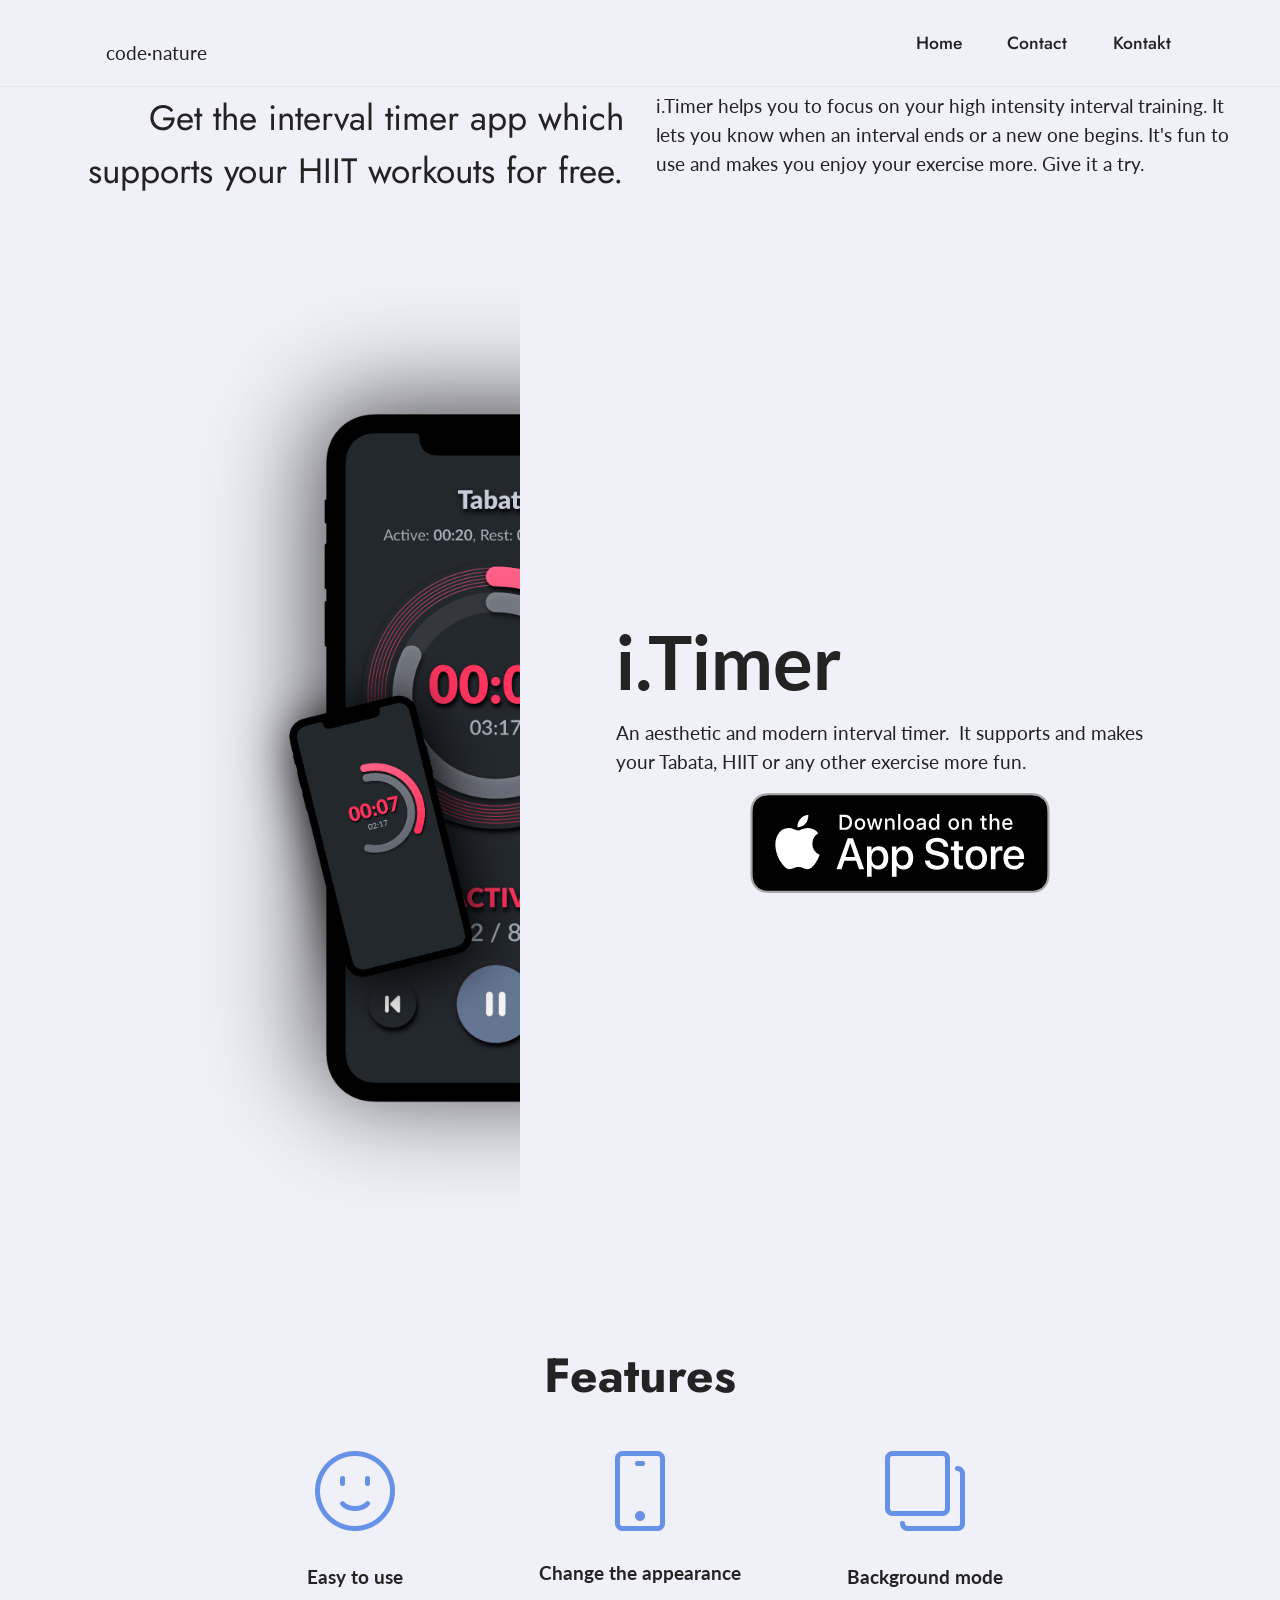
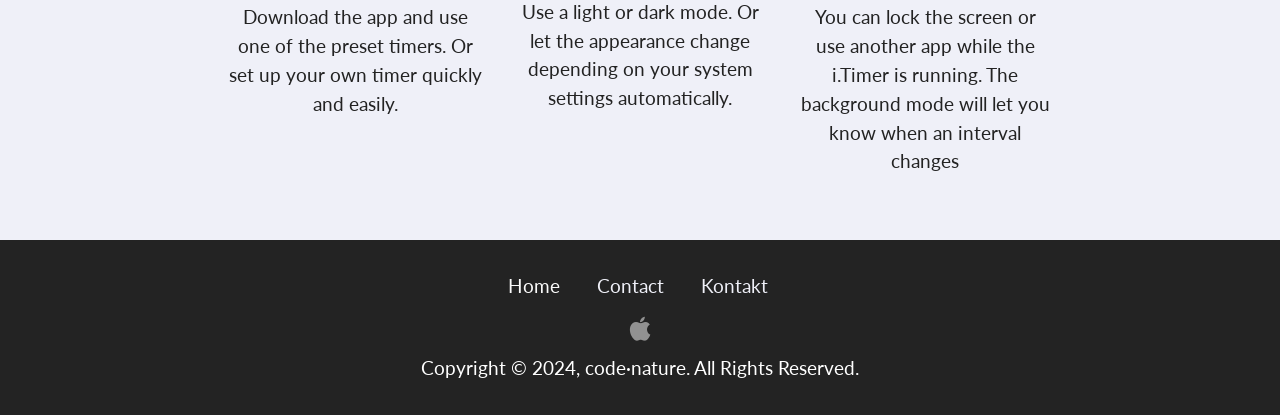
==== index.html @ 5780d00d "Website files" ====
<!DOCTYPE html>
<html  >
<head>
  <meta charset="UTF-8">
  <meta http-equiv="X-UA-Compatible" content="IE=edge">
  <meta name="viewport" content="width=device-width, initial-scale=1, minimum-scale=1">
  <link rel="shortcut icon" href="assets/images/128-128x128.png" type="image/x-icon">
  <meta name="description" content="code-nature provides an interval timer for Tabatta, HIIT and workouts of any kind">
  
  
  <title>code·nature</title>
  <link rel="stylesheet" href="assets/web/assets/mobirise-icons2/mobirise2.css">
  <link rel="stylesheet" href="assets/web/assets/mobirise-icons-bold/mobirise-icons-bold.css">
  <link rel="stylesheet" href="assets/tether/tether.min.css">
  <link rel="stylesheet" href="assets/bootstrap/css/bootstrap.min.css">
  <link rel="stylesheet" href="assets/bootstrap/css/bootstrap-grid.min.css">
  <link rel="stylesheet" href="assets/bootstrap/css/bootstrap-reboot.min.css">
  <link rel="stylesheet" href="assets/web/assets/gdpr-plugin/gdpr-styles.css">
  <link rel="stylesheet" href="assets/dropdown/css/style.css">
  <link rel="stylesheet" href="assets/socicon/css/styles.css">
  <link rel="stylesheet" href="assets/theme/css/style.css">
  <link rel="preload" as="style" href="assets/mobirise/css/mbr-additional.css"><link rel="stylesheet" href="assets/mobirise/css/mbr-additional.css" type="text/css">
  
  
  
  
</head>
<body>
  
  <section class="menu cid-s48OLK6784" once="menu" id="menu1-h">
    
    <nav class="navbar navbar-dropdown navbar-expand-lg">
        <div class="container">
            <div class="navbar-brand">
                
                <span class="navbar-caption-wrap"><a class="navbar-caption text-black text-primary display-7" href="index.html"><p><br></p><p>&nbsp;&nbsp;&nbsp;&nbsp;code·nature&nbsp;&nbsp;&nbsp;&nbsp;</p></a></span>
            </div>
            <button class="navbar-toggler" type="button" data-toggle="collapse" data-target="#navbarSupportedContent" aria-controls="navbarNavAltMarkup" aria-expanded="false" aria-label="Toggle navigation">
                <div class="hamburger">
                    <span></span>
                    <span></span>
                    <span></span>
                    <span></span>
                </div>
            </button>
            <div class="collapse navbar-collapse" id="navbarSupportedContent">
                <ul class="navbar-nav nav-dropdown nav-right" data-app-modern-menu="true"><li class="nav-item"><a class="nav-link link text-black text-primary display-4" href="index.html">Home</a></li><li class="nav-item"><a class="nav-link link text-black text-primary display-4" href="contact.html">Contact</a></li><li class="nav-item"><a class="nav-link link text-black text-primary display-4" href="kontakt.html">Kontakt</a></li></ul>
                
                
            </div>
        </div>
    </nav>

</section>

<section class="content10 cid-ug4FbSFwOP" id="content10-y">
    
    <div class="container-fluid">
        <div class="row justify-content-center">
            <div class="col-12 col-md">
                
                <h6 class="mbr-section-subtitle mbr-fonts-style mb-4 display-5">Get the interval timer app which supports your HIIT workouts for free.</h6>
            </div>
            <div class="col-md-12 col-lg-6">
                <p class="mbr-text mbr-fonts-style display-7">i.Timer helps you to focus on your high intensity interval training. It lets you know when an interval ends or a new one begins. It's fun to use and makes you enjoy your exercise more. Give it a try.</p>
            </div>
        </div>
    </div>
</section>

<section class="header14 cid-ug2fBxciXR" id="header14-k">

    

    

    <div class="container-fluid">
        <div class="row justify-content-center align-items-center">
            <div class="col-12 col-md-5 image-wrapper">
                <img src="assets/images/light.png" alt="iTimer">
            </div>
            <div class="col-12 col-md">
                <div class="text-wrapper">
                    <h1 class="mbr-section-title mbr-fonts-style mb-3 display-1"><strong>i.Timer</strong></h1>
                    <p class="mbr-text mbr-fonts-style display-7">An aesthetic and modern interval timer.&nbsp; It supports and makes your Tabata, HIIT or any other exercise more fun.</p>
                    <!--div class="mbr-section-btn mt-3"><a class="btn btn-black display-7" href="https://apps.apple.com/app/id6504049425"><span class="socicon socicon-apple mbr-iconfont mbr-iconfont-btn"></span>
                    font face="Socicon"><br></font>Available on the <br>App Store now-->
                    
                </div>
                <div style="text-align: left;">
                    <a href="https://apps.apple.com/app/id6504049425"><img src="assets/images/download-on-appstore.svg" alt="Download" height="100px"></a>
                </div>
            </div>
        </div>
    </div>
</section>

<section class="features1 cid-ug2HM7YVw7" id="features1-o">
    

    
    <div class="container">
        <div class="row">
            <div class="col-12 col-lg-9">
                <h3 class="mbr-section-title mbr-fonts-style align-center mb-0 display-2">
                    <strong>Features</strong>
                </h3>
                
            </div>
        </div>
        <div class="row">
            <div class="card col-12 col-md-6 col-lg-3">
                <div class="card-wrapper">
                    <div class="card-box align-center">
                        <div class="iconfont-wrapper">
                            <span class="mbr-iconfont mbrib-smile-face"></span>
                        </div>
                        <h5 class="card-title mbr-fonts-style display-7"><strong>Easy to use</strong></h5>
                        <p class="card-text mbr-fonts-style display-7">Download the app and use one of the preset timers. Or set up your own timer quickly and easily.</p>
                    </div>
                </div>
            </div>
            <div class="card col-12 col-md-6 col-lg-3">
                <div class="card-wrapper">
                    <div class="card-box align-center">
                        <div class="iconfont-wrapper">
                            <span class="mbr-iconfont mbrib-mobile2"></span>
                        </div>
                        <h5 class="card-title mbr-fonts-style display-7"><p><strong>Change the appeara</strong><strong>nce</strong></p></h5>
                        <p class="card-text mbr-fonts-style display-7">Use a light or dark mode. Or let the appearance change depending on your system settings automatically.</p>
                    </div>
                </div>
            </div>
            <div class="card col-12 col-md-6 col-lg-3">
                <div class="card-wrapper">
                    <div class="card-box align-center">
                        <div class="iconfont-wrapper">
                            <span class="mbr-iconfont mbrib-layers"></span>
                        </div>
                        <h5 class="card-title mbr-fonts-style display-7"><strong>Background mode</strong></h5>
                        <p class="card-text mbr-fonts-style display-7">You can lock the screen or use another app while the i.Timer is running. The background mode will let you know when an interval changes</p>
                    </div>
                </div>
            </div>
            
        </div>
    </div>
</section>

<section class="footer3 cid-ug2HQWT3eV" once="footers" id="footer3-p">

    

    

    <div class="container">
        <div class="media-container-row align-center mbr-white">
            <div class="row row-links">
                <ul class="foot-menu">
                    
                    
                    
                    
                    
                <li class="foot-menu-item mbr-fonts-style display-7"><a href="index.html" class="text-white">Home</a>&nbsp;</li><li class="foot-menu-item mbr-fonts-style display-7"><a href="contact.html" class="text-primary">Contact</a>&nbsp;</li><li class="foot-menu-item mbr-fonts-style display-7"><a href="kontakt.html" class="text-primary">Kontakt</a>&nbsp;</li></ul>
            </div>
            <div class="row social-row">
                <div class="social-list align-right pb-2">
                    
                    
                    
                    
                    
                    
                <div class="soc-item">
                        <a href="https://apps.apple.com/app/id6504049425" target="_blank">
                            <span class="mbr-iconfont mbr-iconfont-social socicon-apple socicon"></span>
                        </a>
                    </div></div>
            </div>
            <div class="row row-copirayt">
                <p class="mbr-text mb-0 mbr-fonts-style mbr-white align-center display-7">Copyright&nbsp;©  2024, code·nature. All Rights Reserved.
                </p>
            </div>
        </div>
    </div>
</section><section style="background-color: #EFF0F8; font-family: -apple-system, BlinkMacSystemFont, 'Segoe UI', 'Roboto', 'Helvetica Neue', Arial, sans-serif; color:#aaa; font-size:12px; padding: 0; align-items: center; display: flex;"><p style="flex: 0 0 auto; margin:0; padding-right:1rem;“>-</p></section><script src="assets/web/assets/jquery/jquery.min.js"></script>  <script src="assets/popper/popper.min.js"></script>  <script src="assets/tether/tether.min.js"></script>  <script src="assets/bootstrap/js/bootstrap.min.js"></script>  <script src="assets/smoothscroll/smooth-scroll.js"></script>  <script src="assets/dropdown/js/nav-dropdown.js"></script>  <script src="assets/dropdown/js/navbar-dropdown.js"></script>  <script src="assets/touchswipe/jquery.touch-swipe.min.js"></script>  <script src="assets/theme/js/script.js"></script>
</body>
</html>
---- assets/web/assets/mobirise-icons2/mobirise2.css ----
@font-face {
  font-family: 'Moririse2';
  font-display: swap;
  src:  url('mobirise2.eot?f2bix4');
  src:  url('mobirise2.eot?f2bix4#iefix') format('embedded-opentype'),
    url('mobirise2.ttf?f2bix4') format('truetype'),
    url('mobirise2.woff?f2bix4') format('woff'),
    url('mobirise2.svg?f2bix4#mobirise2') format('svg');
  font-weight: normal;
  font-style: normal;
}

[class^="mobi-"], [class*=" mobi-"] {
  /* use !important to prevent issues with browser extensions that change fonts */
  font-family: 'Moririse2' !important;
  speak: none;
  font-style: normal;
  font-weight: normal;
  font-variant: normal;
  text-transform: none;
  line-height: 1;

  /* Better Font Rendering =========== */
  -webkit-font-smoothing: antialiased;
  -moz-osx-font-smoothing: grayscale;
}

.mobi-mbri-add-submenu:before {
  content: "\e900";
}
.mobi-mbri-alert:before {
  content: "\e901";
}
.mobi-mbri-align-center:before {
  content: "\e902";
}
.mobi-mbri-align-justify:before {
  content: "\e903";
}
.mobi-mbri-align-left:before {
  content: "\e904";
}
.mobi-mbri-align-right:before {
  content: "\e905";
}
.mobi-mbri-android:before {
  content: "\e906";
}
.mobi-mbri-apple:before {
  content: "\e907";
}
.mobi-mbri-arrow-down:before {
  content: "\e908";
}
.mobi-mbri-arrow-next:before {
  content: "\e909";
}
.mobi-mbri-arrow-prev:before {
  content: "\e90a";
}
.mobi-mbri-arrow-up:before {
  content: "\e90b";
}
.mobi-mbri-bold:before {
  content: "\e90c";
}
.mobi-mbri-bookmark:before {
  content: "\e90d";
}
.mobi-mbri-bootstrap:before {
  content: "\e90e";
}
.mobi-mbri-briefcase:before {
  content: "\e90f";
}
.mobi-mbri-browse:before {
  content: "\e910";
}
.mobi-mbri-bulleted-list:before {
  content: "\e911";
}
.mobi-mbri-calendar:before {
  content: "\e912";
}
.mobi-mbri-camera:before {
  content: "\e913";
}
.mobi-mbri-cart-add:before {
  content: "\e914";
}
.mobi-mbri-cart-full:before {
  content: "\e915";
}
.mobi-mbri-cash:before {
  content: "\e916";
}
.mobi-mbri-change-style:before {
  content: "\e917";
}
.mobi-mbri-chat:before {
  content: "\e918";
}
.mobi-mbri-clock:before {
  content: "\e919";
}
.mobi-mbri-close:before {
  content: "\e91a";
}
.mobi-mbri-cloud:before {
  content: "\e91b";
}
.mobi-mbri-code:before {
  content: "\e91c";
}
.mobi-mbri-contact-form:before {
  content: "\e91d";
}
.mobi-mbri-credit-card:before {
  content: "\e91e";
}
.mobi-mbri-cursor-click:before {
  content: "\e91f";
}
.mobi-mbri-cust-feedback:before {
  content: "\e920";
}
.mobi-mbri-database:before {
  content: "\e921";
}
.mobi-mbri-delivery:before {
  content: "\e922";
}
.mobi-mbri-desktop:before {
  content: "\e923";
}
.mobi-mbri-devices:before {
  content: "\e924";
}
.mobi-mbri-down:before {
  content: "\e925";
}
.mobi-mbri-download-2:before {
  content: "\e926";
}
.mobi-mbri-download:before {
  content: "\e927";
}
.mobi-mbri-drag-n-drop-2:before {
  content: "\e928";
}
.mobi-mbri-drag-n-drop:before {
  content: "\e929";
}
.mobi-mbri-edit-2:before {
  content: "\e92a";
}
.mobi-mbri-edit:before {
  content: "\e92b";
}
.mobi-mbri-error:before {
  content: "\e92c";
}
.mobi-mbri-extension:before {
  content: "\e92d";
}
.mobi-mbri-features:before {
  content: "\e92e";
}
.mobi-mbri-file:before {
  content: "\e92f";
}
.mobi-mbri-flag:before {
  content: "\e930";
}
.mobi-mbri-folder:before {
  content: "\e931";
}
.mobi-mbri-gift:before {
  content: "\e932";
}
.mobi-mbri-github:before {
  content: "\e933";
}
.mobi-mbri-globe-2:before {
  content: "\e934";
}
.mobi-mbri-globe:before {
  content: "\e935";
}
.mobi-mbri-growing-chart:before {
  content: "\e936";
}
.mobi-mbri-hearth:before {
  content: "\e937";
}
.mobi-mbri-help:before {
  content: "\e938";
}
.mobi-mbri-home:before {
  content: "\e939";
}
.mobi-mbri-hot-cup:before {
  content: "\e93a";
}
.mobi-mbri-idea:before {
  content: "\e93b";
}
.mobi-mbri-image-gallery:before {
  content: "\e93c";
}
.mobi-mbri-image-slider:before {
  content: "\e93d";
}
.mobi-mbri-info:before {
  content: "\e93e";
}
.mobi-mbri-italic:before {
  content: "\e93f";
}
.mobi-mbri-key:before {
  content: "\e940";
}
.mobi-mbri-laptop:before {
  content: "\e941";
}
.mobi-mbri-layers:before {
  content: "\e942";
}
.mobi-mbri-left-right:before {
  content: "\e943";
}
.mobi-mbri-left:before {
  content: "\e944";
}
.mobi-mbri-letter:before {
  content: "\e945";
}
.mobi-mbri-like:before {
  content: "\e946";
}
.mobi-mbri-link:before {
  content: "\e947";
}
.mobi-mbri-lock:before {
  content: "\e948";
}
.mobi-mbri-login:before {
  content: "\e949";
}
.mobi-mbri-logout:before {
  content: "\e94a";
}
.mobi-mbri-magic-stick:before {
  content: "\e94b";
}
.mobi-mbri-map-pin:before {
  content: "\e94c";
}
.mobi-mbri-menu:before {
  content: "\e94d";
}
.mobi-mbri-mobile-2:before {
  content: "\e94e";
}
.mobi-mbri-mobile-horizontal:before {
  content: "\e94f";
}
.mobi-mbri-mobile:before {
  content: "\e950";
}
.mobi-mbri-mobirise:before {
  content: "\e951";
}
.mobi-mbri-more-horizontal:before {
  content: "\e952";
}
.mobi-mbri-more-vertical:before {
  content: "\e953";
}
.mobi-mbri-music:before {
  content: "\e954";
}
.mobi-mbri-new-file:before {
  content: "\e955";
}
.mobi-mbri-numbered-list:before {
  content: "\e956";
}
.mobi-mbri-opened-folder:before {
  content: "\e957";
}
.mobi-mbri-pages:before {
  content: "\e958";
}
.mobi-mbri-paper-plane:before {
  content: "\e959";
}
.mobi-mbri-paperclip:before {
  content: "\e95a";
}
.mobi-mbri-phone:before {
  content: "\e95b";
}
.mobi-mbri-photo:before {
  content: "\e95c";
}
.mobi-mbri-photos:before {
  content: "\e95d";
}
.mobi-mbri-pin:before {
  content: "\e95e";
}
.mobi-mbri-play:before {
  content: "\e95f";
}
.mobi-mbri-plus:before {
  content: "\e960";
}
.mobi-mbri-preview:before {
  content: "\e961";
}
.mobi-mbri-print:before {
  content: "\e962";
}
.mobi-mbri-protect:before {
  content: "\e963";
}
.mobi-mbri-question:before {
  content: "\e964";
}
.mobi-mbri-quote-left:before {
  content: "\e965";
}
.mobi-mbri-quote-right:before {
  content: "\e966";
}
.mobi-mbri-redo:before {
  content: "\e967";
}
.mobi-mbri-refresh:before {
  content: "\e968";
}
.mobi-mbri-responsive-2:before {
  content: "\e969";
}
.mobi-mbri-responsive:before {
  content: "\e96a";
}
.mobi-mbri-right:before {
  content: "\e96b";
}
.mobi-mbri-rocket:before {
  content: "\e96c";
}
.mobi-mbri-sad-face:before {
  content: "\e96d";
}
.mobi-mbri-sale:before {
  content: "\e96e";
}
.mobi-mbri-save:before {
  content: "\e96f";
}
.mobi-mbri-search:before {
  content: "\e970";
}
.mobi-mbri-setting-2:before {
  content: "\e971";
}
.mobi-mbri-setting-3:before {
  content: "\e972";
}
.mobi-mbri-setting:before {
  content: "\e973";
}
.mobi-mbri-share:before {
  content: "\e974";
}
.mobi-mbri-shopping-bag:before {
  content: "\e975";
}
.mobi-mbri-shopping-basket:before {
  content: "\e976";
}
.mobi-mbri-shopping-cart:before {
  content: "\e977";
}
.mobi-mbri-sites:before {
  content: "\e978";
}
.mobi-mbri-smile-face:before {
  content: "\e979";
}
.mobi-mbri-speed:before {
  content: "\e97a";
}
.mobi-mbri-star:before {
  content: "\e97b";
}
.mobi-mbri-success:before {
  content: "\e97c";
}
.mobi-mbri-sun:before {
  content: "\e97d";
}
.mobi-mbri-sun2:before {
  content: "\e97e";
}
.mobi-mbri-tablet-vertical:before {
  content: "\e97f";
}
.mobi-mbri-tablet:before {
  content: "\e980";
}
.mobi-mbri-target:before {
  content: "\e981";
}
.mobi-mbri-timer:before {
  content: "\e982";
}
.mobi-mbri-to-ftp:before {
  content: "\e983";
}
.mobi-mbri-to-local-drive:before {
  content: "\e984";
}
.mobi-mbri-touch-swipe:before {
  content: "\e985";
}
.mobi-mbri-touch:before {
  content: "\e986";
}
.mobi-mbri-trash:before {
  content: "\e987";
}
.mobi-mbri-underline:before {
  content: "\e988";
}
.mobi-mbri-undo:before {
  content: "\e989";
}
.mobi-mbri-unlink:before {
  content: "\e98a";
}
.mobi-mbri-unlock:before {
  content: "\e98b";
}
.mobi-mbri-up-down:before {
  content: "\e98c";
}
.mobi-mbri-up:before {
  content: "\e98d";
}
.mobi-mbri-update:before {
  content: "\e98e";
}
.mobi-mbri-upload-2:before {
  content: "\e98f";
}
.mobi-mbri-upload:before {
  content: "\e990";
}
.mobi-mbri-user-2:before {
  content: "\e991";
}
.mobi-mbri-user:before {
  content: "\e992";
}
.mobi-mbri-users:before {
  content: "\e993";
}
.mobi-mbri-video-play:before {
  content: "\e994";
}
.mobi-mbri-video:before {
  content: "\e995";
}
.mobi-mbri-watch:before {
  content: "\e996";
}
.mobi-mbri-website-theme-2:before {
  content: "\e997";
}
.mobi-mbri-website-theme:before {
  content: "\e998";
}
.mobi-mbri-wifi:before {
  content: "\e999";
}
.mobi-mbri-windows:before {
  content: "\e99a";
}
.mobi-mbri-zoom-in:before {
  content: "\e99b";
}
.mobi-mbri-zoom-out:before {
  content: "\e99c";
}
---- assets/web/assets/mobirise-icons-bold/mobirise-icons-bold.css ----
@font-face {
  font-family: 'mobirise-icons-bold';
  font-display: swap;
  src:  url('mobirise-icons-bold.eot?m1l4yr');
  src:  url('mobirise-icons-bold.eot?m1l4yr#iefix') format('embedded-opentype'),
    url('mobirise-icons-bold.ttf?m1l4yr') format('truetype'),
    url('mobirise-icons-bold.woff?m1l4yr') format('woff'),
    url('mobirise-icons-bold.svg?m1l4yr#mobirise-icons-bold') format('svg');
  font-weight: normal;
  font-style: normal;
}

[class^="mbrib-"], [class*="mbrib-"] {
  /* use !important to prevent issues with browser extensions that change fonts */
  font-family: 'mobirise-icons-bold' !important;
  speak: none;
  font-style: normal;
  font-weight: normal;
  font-variant: normal;
  text-transform: none;
  line-height: 1;

  /* Better Font Rendering =========== */
  -webkit-font-smoothing: antialiased;
  -moz-osx-font-smoothing: grayscale;
}

.mbrib-add-submenu:before {
  content: "\e900";
}
.mbrib-alert:before {
  content: "\e901";
}
.mbrib-align-center:before {
  content: "\e902";
}
.mbrib-align-justify:before {
  content: "\e903";
}
.mbrib-align-left:before {
  content: "\e904";
}
.mbrib-align-right:before {
  content: "\e905";
}
.mbrib-android:before {
  content: "\e906";
}
.mbrib-apple:before {
  content: "\e907";
}
.mbrib-arrow-down:before {
  content: "\e908";
}
.mbrib-arrow-next:before {
  content: "\e909";
}
.mbrib-arrow-prev:before {
  content: "\e90a";
}
.mbrib-arrow-up:before {
  content: "\e90b";
}
.mbrib-bold:before {
  content: "\e90c";
}
.mbrib-bookmark:before {
  content: "\e90d";
}
.mbrib-bootstrap:before {
  content: "\e90e";
}
.mbrib-briefcase:before {
  content: "\e90f";
}
.mbrib-browse:before {
  content: "\e910";
}
.mbrib-bulleted-list:before {
  content: "\e911";
}
.mbrib-calendar:before {
  content: "\e912";
}
.mbrib-camera:before {
  content: "\e913";
}
.mbrib-cart-add:before {
  content: "\e914";
}
.mbrib-cart-full:before {
  content: "\e915";
}
.mbrib-cash:before {
  content: "\e916";
}
.mbrib-change-style:before {
  content: "\e917";
}
.mbrib-chat:before {
  content: "\e918";
}
.mbrib-clock:before {
  content: "\e919";
}
.mbrib-close:before {
  content: "\e91a";
}
.mbrib-cloud:before {
  content: "\e91b";
}
.mbrib-code:before {
  content: "\e91c";
}
.mbrib-contact-form:before {
  content: "\e91d";
}
.mbrib-credit-card:before {
  content: "\e91e";
}
.mbrib-cursor-click:before {
  content: "\e91f";
}
.mbrib-cust-feedback:before {
  content: "\e920";
}
.mbrib-database:before {
  content: "\e921";
}
.mbrib-delivery:before {
  content: "\e922";
}
.mbrib-desktop:before {
  content: "\e923";
}
.mbrib-devices:before {
  content: "\e924";
}
.mbrib-down:before {
  content: "\e925";
}
.mbrib-download:before {
  content: "\e926";
}
.mbrib-drag-n-drop:before {
  content: "\e927";
}
.mbrib-drag-n-drop2:before {
  content: "\e928";
}
.mbrib-edit:before {
  content: "\e929";
}
.mbrib-edit2:before {
  content: "\e92a";
}
.mbrib-error:before {
  content: "\e92b";
}
.mbrib-extension:before {
  content: "\e92c";
}
.mbrib-features:before {
  content: "\e92d";
}
.mbrib-file:before {
  content: "\e92e";
}
.mbrib-flag:before {
  content: "\e92f";
}
.mbrib-folder:before {
  content: "\e930";
}
.mbrib-gift:before {
  content: "\e931";
}
.mbrib-github:before {
  content: "\e932";
}
.mbrib-globe-2:before {
  content: "\e933";
}
.mbrib-globe:before {
  content: "\e934";
}
.mbrib-growing-chart:before {
  content: "\e935";
}
.mbrib-hearth:before {
  content: "\e936";
}
.mbrib-help:before {
  content: "\e937";
}
.mbrib-home:before {
  content: "\e938";
}
.mbrib-hot-cup:before {
  content: "\e939";
}
.mbrib-idea:before {
  content: "\e93a";
}
.mbrib-image-gallery:before {
  content: "\e93b";
}
.mbrib-image-slider:before {
  content: "\e93c";
}
.mbrib-info:before {
  content: "\e93d";
}
.mbrib-italic:before {
  content: "\e93e";
}
.mbrib-key:before {
  content: "\e93f";
}
.mbrib-laptop:before {
  content: "\e940";
}
.mbrib-layers:before {
  content: "\e941";
}
.mbrib-left-right:before {
  content: "\e942";
}
.mbrib-left:before {
  content: "\e943";
}
.mbrib-letter:before {
  content: "\e944";
}
.mbrib-like:before {
  content: "\e945";
}
.mbrib-link:before {
  content: "\e946";
}
.mbrib-lock:before {
  content: "\e947";
}
.mbrib-login:before {
  content: "\e948";
}
.mbrib-logout:before {
  content: "\e949";
}
.mbrib-magic-stick:before {
  content: "\e94a";
}
.mbrib-map-pin:before {
  content: "\e94b";
}
.mbrib-menu:before {
  content: "\e94c";
}
.mbrib-mobile:before {
  content: "\e94d";
}
.mbrib-mobile2:before {
  content: "\e94e";
}
.mbrib-mobirise:before {
  content: "\e94f";
}
.mbrib-more-horizontal:before {
  content: "\e950";
}
.mbrib-more-vertical:before {
  content: "\e951";
}
.mbrib-music:before {
  content: "\e952";
}
.mbrib-new-file:before {
  content: "\e953";
}
.mbrib-numbered-list:before {
  content: "\e954";
}
.mbrib-opened-folder:before {
  content: "\e955";
}
.mbrib-pages:before {
  content: "\e956";
}
.mbrib-paper-plane:before {
  content: "\e957";
}
.mbrib-paperclip:before {
  content: "\e958";
}
.mbrib-photo:before {
  content: "\e959";
}
.mbrib-photos:before {
  content: "\e95a";
}
.mbrib-pin:before {
  content: "\e95b";
}
.mbrib-play:before {
  content: "\e95c";
}
.mbrib-plus:before {
  content: "\e95d";
}
.mbrib-preview:before {
  content: "\e95e";
}
.mbrib-print:before {
  content: "\e95f";
}
.mbrib-protect:before {
  content: "\e960";
}
.mbrib-question:before {
  content: "\e961";
}
.mbrib-quote-left:before {
  content: "\e962";
}
.mbrib-quote-right:before {
  content: "\e963";
}
.mbrib-redo:before {
  content: "\e964";
}
.mbrib-refresh:before {
  content: "\e965";
}
.mbrib-responsive:before {
  content: "\e966";
}
.mbrib-right:before {
  content: "\e967";
}
.mbrib-rocket:before {
  content: "\e968";
}
.mbrib-sad-face:before {
  content: "\e969";
}
.mbrib-sale:before {
  content: "\e96a";
}
.mbrib-save:before {
  content: "\e96b";
}
.mbrib-search:before {
  content: "\e96c";
}
.mbrib-setting:before {
  content: "\e96d";
}
.mbrib-setting2:before {
  content: "\e96e";
}
.mbrib-setting3:before {
  content: "\e96f";
}
.mbrib-share:before {
  content: "\e970";
}
.mbrib-shopping-bag:before {
  content: "\e971";
}
.mbrib-shopping-basket:before {
  content: "\e972";
}
.mbrib-shopping-cart:before {
  content: "\e973";
}
.mbrib-sites:before {
  content: "\e974";
}
.mbrib-smile-face:before {
  content: "\e975";
}
.mbrib-speed:before {
  content: "\e976";
}
.mbrib-star:before {
  content: "\e977";
}
.mbrib-success:before {
  content: "\e978";
}
.mbrib-sun:before {
  content: "\e979";
}
.mbrib-sun2:before {
  content: "\e97a";
}
.mbrib-tablet-vertical:before {
  content: "\e97b";
}
.mbrib-tablet:before {
  content: "\e97c";
}
.mbrib-target:before {
  content: "\e97d";
}
.mbrib-timer:before {
  content: "\e97e";
}
.mbrib-to-ftp:before {
  content: "\e97f";
}
.mbrib-to-local-drive:before {
  content: "\e980";
}
.mbrib-touch-swipe:before {
  content: "\e981";
}
.mbrib-touch:before {
  content: "\e982";
}
.mbrib-trash:before {
  content: "\e983";
}
.mbrib-underline:before {
  content: "\e984";
}
.mbrib-undo:before {
  content: "\e985";
}
.mbrib-unlink:before {
  content: "\e986";
}
.mbrib-unlock:before {
  content: "\e987";
}
.mbrib-up-down:before {
  content: "\e988";
}
.mbrib-up:before {
  content: "\e989";
}
.mbrib-update:before {
  content: "\e98a";
}
.mbrib-upload:before {
  content: "\e98b";
}
.mbrib-user:before {
  content: "\e98c";
}
.mbrib-user2:before {
  content: "\e98d";
}
.mbrib-users:before {
  content: "\e98e";
}
.mbrib-video-play:before {
  content: "\e98f";
}
.mbrib-video:before {
  content: "\e990";
}
.mbrib-watch:before {
  content: "\e991";
}
.mbrib-website-theme:before {
  content: "\e992";
}
.mbrib-wifi:before {
  content: "\e993";
}
.mbrib-windows:before {
  content: "\e994";
}
.mbrib-zoom-out:before {
  content: "\e995";
}
---- assets/web/assets/gdpr-plugin/gdpr-styles.css ----
.gdpr-block {
    padding: 10px;
    font-size: 14px;
    display: block;
    width: 100%;
    text-align: center;
}
.gdpr-block.covert {
	display: none;
}
.textGDPR {
    position: relative;
}
.gdpr-block label span.textGDPR input[name='gdpr']{
    width: 15px;
    height: 15px;
    margin: 0;
    position: absolute;
    top: 3px;
    left: -20px;
}
.gdpr-block label {
    color: #a7a7a7;
    vertical-align: middle;
    user-select: none;
    margin-bottom: 0;
}
---- assets/dropdown/css/style.css ----
.navbar-dropdown {
  left: 0;
  padding: 0;
  position: absolute;
  right: 0;
  top: 0;
  transition: all 0.45s ease;
  z-index: 1030;
  background: #282828; }
  .navbar-dropdown .navbar-logo {
    margin-right: 0.8rem;
    transition: margin 0.3s ease-in-out;
    vertical-align: middle; }
    .navbar-dropdown .navbar-logo img {
      height: 3.125rem;
      transition: all 0.3s ease-in-out; }
    .navbar-dropdown .navbar-logo.mbr-iconfont {
      font-size: 3.125rem;
      line-height: 3.125rem; }
  .navbar-dropdown .navbar-caption {
    font-weight: 700;
    white-space: normal;
    vertical-align: -4px;
    line-height: 3.125rem !important; }
    .navbar-dropdown .navbar-caption, .navbar-dropdown .navbar-caption:hover {
      color: inherit;
      text-decoration: none; }
  .navbar-dropdown .mbr-iconfont + .navbar-caption {
    vertical-align: -1px; }
  .navbar-dropdown.navbar-fixed-top {
    position: fixed; }
  .navbar-dropdown .navbar-brand span {
    vertical-align: -4px; }
  .navbar-dropdown.bg-color.transparent {
    background: none; }
  .navbar-dropdown.navbar-short .navbar-brand {
    padding: 0.625rem 0; }
    .navbar-dropdown.navbar-short .navbar-brand span {
      vertical-align: -1px; }
  .navbar-dropdown.navbar-short .navbar-caption {
    line-height: 2.375rem !important;
    vertical-align: -2px; }
  .navbar-dropdown.navbar-short .navbar-logo {
    margin-right: 0.5rem; }
    .navbar-dropdown.navbar-short .navbar-logo img {
      height: 2.375rem; }
    .navbar-dropdown.navbar-short .navbar-logo.mbr-iconfont {
      font-size: 2.375rem;
      line-height: 2.375rem; }
  .navbar-dropdown.navbar-short .mbr-table-cell {
    height: 3.625rem; }
  .navbar-dropdown .navbar-close {
    left: 0.6875rem;
    position: fixed;
    top: 0.75rem;
    z-index: 1000; }
  .navbar-dropdown .hamburger-icon {
    content: "";
    display: inline-block;
    vertical-align: middle;
    width: 16px;
    -webkit-box-shadow: 0 -6px 0 1px #282828,0 0 0 1px #282828,0 6px 0 1px #282828;
    -moz-box-shadow: 0 -6px 0 1px #282828,0 0 0 1px #282828,0 6px 0 1px #282828;
    box-shadow: 0 -6px 0 1px #282828,0 0 0 1px #282828,0 6px 0 1px #282828; }

.dropdown-menu .dropdown-toggle[data-toggle="dropdown-submenu"]::after {
  border-bottom: 0.35em solid transparent;
  border-left: 0.35em solid;
  border-right: 0;
  border-top: 0.35em solid transparent;
  margin-left: 0.3rem; }

.dropdown-menu .dropdown-item:focus {
  outline: 0; }

.nav-dropdown {
  font-size: 0.75rem;
  font-weight: 500;
  height: auto !important; }
  .nav-dropdown .nav-btn {
    padding-left: 1rem; }
  .nav-dropdown .link {
    margin: .667em 1.667em;
    font-weight: 500;
    padding: 0;
    transition: color .2s ease-in-out; }
    .nav-dropdown .link.dropdown-toggle {
      margin-right: 2.583em; }
      .nav-dropdown .link.dropdown-toggle::after {
        margin-left: .25rem;
        border-top: 0.35em solid;
        border-right: 0.35em solid transparent;
        border-left: 0.35em solid transparent;
        border-bottom: 0; }
      .nav-dropdown .link.dropdown-toggle[aria-expanded="true"] {
        margin: 0;
        padding: 0.667em 3.263em  0.667em 1.667em; }
  .nav-dropdown .link::after,
  .nav-dropdown .dropdown-item::after {
    color: inherit; }
  .nav-dropdown .btn {
    font-size: 0.75rem;
    font-weight: 700;
    letter-spacing: 0;
    margin-bottom: 0;
    padding-left: 1.25rem;
    padding-right: 1.25rem; }
  .nav-dropdown .dropdown-menu {
    border-radius: 0;
    border: 0;
    left: 0;
    margin: 0;
    padding-bottom: 1.25rem;
    padding-top: 1.25rem;
    position: relative; }
  .nav-dropdown .dropdown-submenu {
    margin-left: 0.125rem;
    top: 0; }
  .nav-dropdown .dropdown-item {
    font-weight: 500;
    line-height: 2;
    padding: 0.3846em 4.615em 0.3846em 1.5385em;
    position: relative;
    transition: color .2s ease-in-out, background-color .2s ease-in-out; }
    .nav-dropdown .dropdown-item::after {
      margin-top: -0.3077em;
      position: absolute;
      right: 1.1538em;
      top: 50%; }
    .nav-dropdown .dropdown-item:focus, .nav-dropdown .dropdown-item:hover {
      background: none; }

@media (max-width: 767px) {
  .nav-dropdown.navbar-toggleable-sm {
    bottom: 0;
    display: none;
    left: 0;
    overflow-x: hidden;
    position: fixed;
    top: 0;
    transform: translateX(-100%);
    -ms-transform: translateX(-100%);
    -webkit-transform: translateX(-100%);
    width: 18.75rem;
    z-index: 999; } }
.nav-dropdown.navbar-toggleable-xl {
  bottom: 0;
  display: none;
  left: 0;
  overflow-x: hidden;
  position: fixed;
  top: 0;
  transform: translateX(-100%);
  -ms-transform: translateX(-100%);
  -webkit-transform: translateX(-100%);
  width: 18.75rem;
  z-index: 999; }

.nav-dropdown-sm {
  display: block !important;
  overflow-x: hidden;
  overflow: auto;
  padding-top: 3.875rem; }
  .nav-dropdown-sm::after {
    content: "";
    display: block;
    height: 3rem;
    width: 100%; }
  .nav-dropdown-sm.collapse.in ~ .navbar-close {
    display: block !important; }
  .nav-dropdown-sm.collapsing, .nav-dropdown-sm.collapse.in {
    transform: translateX(0);
    -ms-transform: translateX(0);
    -webkit-transform: translateX(0);
    transition: all 0.25s ease-out;
    -webkit-transition: all 0.25s ease-out;
    background: #282828; }
  .nav-dropdown-sm.collapsing[aria-expanded="false"] {
    transform: translateX(-100%);
    -ms-transform: translateX(-100%);
    -webkit-transform: translateX(-100%); }
  .nav-dropdown-sm .nav-item {
    display: block;
    margin-left: 0 !important;
    padding-left: 0; }
  .nav-dropdown-sm .link,
  .nav-dropdown-sm .dropdown-item {
    border-top: 1px dotted rgba(255, 255, 255, 0.1);
    font-size: 0.8125rem;
    line-height: 1.6;
    margin: 0 !important;
    padding: 0.875rem 2.4rem 0.875rem 1.5625rem !important;
    position: relative;
    white-space: normal; }
    .nav-dropdown-sm .link:focus, .nav-dropdown-sm .link:hover,
    .nav-dropdown-sm .dropdown-item:focus,
    .nav-dropdown-sm .dropdown-item:hover {
      background: rgba(0, 0, 0, 0.2) !important;
      color: #c0a375; }
  .nav-dropdown-sm .nav-btn {
    position: relative;
    padding: 1.5625rem 1.5625rem 0 1.5625rem; }
    .nav-dropdown-sm .nav-btn::before {
      border-top: 1px dotted rgba(255, 255, 255, 0.1);
      content: "";
      left: 0;
      position: absolute;
      top: 0;
      width: 100%; }
    .nav-dropdown-sm .nav-btn + .nav-btn {
      padding-top: 0.625rem; }
      .nav-dropdown-sm .nav-btn + .nav-btn::before {
        display: none; }
  .nav-dropdown-sm .btn {
    padding: 0.625rem 0; }
  .nav-dropdown-sm .dropdown-toggle[data-toggle="dropdown-submenu"]::after {
    margin-left: .25rem;
    border-top: 0.35em solid;
    border-right: 0.35em solid transparent;
    border-left: 0.35em solid transparent;
    border-bottom: 0; }
  .nav-dropdown-sm .dropdown-toggle[data-toggle="dropdown-submenu"][aria-expanded="true"]::after {
    border-top: 0;
    border-right: 0.35em solid transparent;
    border-left: 0.35em solid transparent;
    border-bottom: 0.35em solid; }
  .nav-dropdown-sm .dropdown-menu {
    margin: 0;
    padding: 0;
    position: relative;
    top: 0;
    left: 0;
    width: 100%;
    border: 0;
    float: none;
    border-radius: 0;
    background: none; }
  .nav-dropdown-sm .dropdown-submenu {
    left: 100%;
    margin-left: 0.125rem;
    margin-top: -1.25rem;
    top: 0; }

.navbar-toggleable-sm .nav-dropdown .dropdown-menu {
  position: absolute; }

.navbar-toggleable-sm .nav-dropdown .dropdown-submenu {
  left: 100%;
  margin-left: 0.125rem;
  margin-top: -1.25rem;
  top: 0; }

.navbar-toggleable-sm.opened .nav-dropdown .dropdown-menu {
  position: relative; }

.navbar-toggleable-sm.opened .nav-dropdown .dropdown-submenu {
  left: 0;
  margin-left: 00rem;
  margin-top: 0rem;
  top: 0; }

.is-builder .nav-dropdown.collapsing {
  transition: none !important; }

/*# sourceMappingURL=style.css.map */
---- assets/socicon/css/styles.css ----
@charset "UTF-8";

@font-face {
  font-family: 'Socicon';
  src:  url('../fonts/socicon.eot');
  src:  url('../fonts/socicon.eot?#iefix') format('embedded-opentype'),
    url('../fonts/socicon.woff2') format('woff2'),
    url('../fonts/socicon.ttf') format('truetype'),
    url('../fonts/socicon.woff') format('woff'),
    url('../fonts/socicon.svg#socicon') format('svg');
  font-weight: normal;
  font-style: normal;
  font-display: swap;
}

[data-icon]:before {
  font-family: "socicon" !important;
  content: attr(data-icon);
  font-style: normal !important;
  font-weight: normal !important;
  font-variant: normal !important;
  text-transform: none !important;
  speak: none;
  line-height: 1;
  -webkit-font-smoothing: antialiased;
  -moz-osx-font-smoothing: grayscale;
}

[class^="socicon-"], [class*=" socicon-"] {
  /* use !important to prevent issues with browser extensions that change fonts */
  font-family: 'Socicon' !important;
  speak: none;
  font-style: normal;
  font-weight: normal;
  font-variant: normal;
  text-transform: none;
  line-height: 1;

  /* Better Font Rendering =========== */
  -webkit-font-smoothing: antialiased;
  -moz-osx-font-smoothing: grayscale;
}

.socicon-eitaa:before {
  content: "\e97c";
}
.socicon-soroush:before {
  content: "\e97d";
}
.socicon-bale:before {
  content: "\e97e";
}
.socicon-zazzle:before {
  content: "\e97b";
}
.socicon-society6:before {
  content: "\e97a";
}
.socicon-redbubble:before {
  content: "\e979";
}
.socicon-avvo:before {
  content: "\e978";
}
.socicon-stitcher:before {
  content: "\e977";
}
.socicon-googlehangouts:before {
  content: "\e974";
}
.socicon-dlive:before {
  content: "\e975";
}
.socicon-vsco:before {
  content: "\e976";
}
.socicon-flipboard:before {
  content: "\e973";
}
.socicon-ubuntu:before {
  content: "\e958";
}
.socicon-artstation:before {
  content: "\e959";
}
.socicon-invision:before {
  content: "\e95a";
}
.socicon-torial:before {
  content: "\e95b";
}
.socicon-collectorz:before {
  content: "\e95c";
}
.socicon-seenthis:before {
  content: "\e95d";
}
.socicon-googleplaymusic:before {
  content: "\e95e";
}
.socicon-debian:before {
  content: "\e95f";
}
.socicon-filmfreeway:before {
  content: "\e960";
}
.socicon-gnome:before {
  content: "\e961";
}
.socicon-itchio:before {
  content: "\e962";
}
.socicon-jamendo:before {
  content: "\e963";
}
.socicon-mix:before {
  content: "\e964";
}
.socicon-sharepoint:before {
  content: "\e965";
}
.socicon-tinder:before {
  content: "\e966";
}
.socicon-windguru:before {
  content: "\e967";
}
.socicon-cdbaby:before {
  content: "\e968";
}
.socicon-elementaryos:before {
  content: "\e969";
}
.socicon-stage32:before {
  content: "\e96a";
}
.socicon-tiktok:before {
  content: "\e96b";
}
.socicon-gitter:before {
  content: "\e96c";
}
.socicon-letterboxd:before {
  content: "\e96d";
}
.socicon-threema:before {
  content: "\e96e";
}
.socicon-splice:before {
  content: "\e96f";
}
.socicon-metapop:before {
  content: "\e970";
}
.socicon-naver:before {
  content: "\e971";
}
.socicon-remote:before {
  content: "\e972";
}
.socicon-internet:before {
  content: "\e957";
}
.socicon-moddb:before {
  content: "\e94b";
}
.socicon-indiedb:before {
  content: "\e94c";
}
.socicon-traxsource:before {
  content: "\e94d";
}
.socicon-gamefor:before {
  content: "\e94e";
}
.socicon-pixiv:before {
  content: "\e94f";
}
.socicon-myanimelist:before {
  content: "\e950";
}
.socicon-blackberry:before {
  content: "\e951";
}
.socicon-wickr:before {
  content: "\e952";
}
.socicon-spip:before {
  content: "\e953";
}
.socicon-napster:before {
  content: "\e954";
}
.socicon-beatport:before {
  content: "\e955";
}
.socicon-hackerone:before {
  content: "\e956";
}
.socicon-hackernews:before {
  content: "\e946";
}
.socicon-smashwords:before {
  content: "\e947";
}
.socicon-kobo:before {
  content: "\e948";
}
.socicon-bookbub:before {
  content: "\e949";
}
.socicon-mailru:before {
  content: "\e94a";
}
.socicon-gitlab:before {
  content: "\e945";
}
.socicon-instructables:before {
  content: "\e944";
}
.socicon-portfolio:before {
  content: "\e943";
}
.socicon-codered:before {
  content: "\e940";
}
.socicon-origin:before {
  content: "\e941";
}
.socicon-nextdoor:before {
  content: "\e942";
}
.socicon-udemy:before {
  content: "\e93f";
}
.socicon-livemaster:before {
  content: "\e93e";
}
.socicon-crunchbase:before {
  content: "\e93b";
}
.socicon-homefy:before {
  content: "\e93c";
}
.socicon-calendly:before {
  content: "\e93d";
}
.socicon-realtor:before {
  content: "\e90f";
}
.socicon-tidal:before {
  content: "\e910";
}
.socicon-qobuz:before {
  content: "\e911";
}
.socicon-natgeo:before {
  content: "\e912";
}
.socicon-mastodon:before {
  content: "\e913";
}
.socicon-unsplash:before {
  content: "\e914";
}
.socicon-homeadvisor:before {
  content: "\e915";
}
.socicon-angieslist:before {
  content: "\e916";
}
.socicon-codepen:before {
  content: "\e917";
}
.socicon-slack:before {
  content: "\e918";
}
.socicon-openaigym:before {
  content: "\e919";
}
.socicon-logmein:before {
  content: "\e91a";
}
.socicon-fiverr:before {
  content: "\e91b";
}
.socicon-gotomeeting:before {
  content: "\e91c";
}
.socicon-aliexpress:before {
  content: "\e91d";
}
.socicon-guru:before {
  content: "\e91e";
}
.socicon-appstore:before {
  content: "\e91f";
}
.socicon-homes:before {
  content: "\e920";
}
.socicon-zoom:before {
  content: "\e921";
}
.socicon-alibaba:before {
  content: "\e922";
}
.socicon-craigslist:before {
  content: "\e923";
}
.socicon-wix:before {
  content: "\e924";
}
.socicon-redfin:before {
  content: "\e925";
}
.socicon-googlecalendar:before {
  content: "\e926";
}
.socicon-shopify:before {
  content: "\e927";
}
.socicon-freelancer:before {
  content: "\e928";
}
.socicon-seedrs:before {
  content: "\e929";
}
.socicon-bing:before {
  content: "\e92a";
}
.socicon-doodle:before {
  content: "\e92b";
}
.socicon-bonanza:before {
  content: "\e92c";
}
.socicon-squarespace:before {
  content: "\e92d";
}
.socicon-toptal:before {
  content: "\e92e";
}
.socicon-gust:before {
  content: "\e92f";
}
.socicon-ask:before {
  content: "\e930";
}
.socicon-trulia:before {
  content: "\e931";
}
.socicon-loomly:before {
  content: "\e932";
}
.socicon-ghost:before {
  content: "\e933";
}
.socicon-upwork:before {
  content: "\e934";
}
.socicon-fundable:before {
  content: "\e935";
}
.socicon-booking:before {
  content: "\e936";
}
.socicon-googlemaps:before {
  content: "\e937";
}
.socicon-zillow:before {
  content: "\e938";
}
.socicon-niconico:before {
  content: "\e939";
}
.socicon-toneden:before {
  content: "\e93a";
}
.socicon-augment:before {
  content: "\e908";
}
.socicon-bitbucket:before {
  content: "\e909";
}
.socicon-fyuse:before {
  content: "\e90a";
}
.socicon-yt-gaming:before {
  content: "\e90b";
}
.socicon-sketchfab:before {
  content: "\e90c";
}
.socicon-mobcrush:before {
  content: "\e90d";
}
.socicon-microsoft:before {
  content: "\e90e";
}
.socicon-pandora:before {
  content: "\e907";
}
.socicon-messenger:before {
  content: "\e906";
}
.socicon-gamewisp:before {
  content: "\e905";
}
.socicon-bloglovin:before {
  content: "\e904";
}
.socicon-tunein:before {
  content: "\e903";
}
.socicon-gamejolt:before {
  content: "\e901";
}
.socicon-trello:before {
  content: "\e902";
}
.socicon-spreadshirt:before {
  content: "\e900";
}
.socicon-500px:before {
  content: "\e000";
}
.socicon-8tracks:before {
  content: "\e001";
}
.socicon-airbnb:before {
  content: "\e002";
}
.socicon-alliance:before {
  content: "\e003";
}
.socicon-amazon:before {
  content: "\e004";
}
.socicon-amplement:before {
  content: "\e005";
}
.socicon-android:before {
  content: "\e006";
}
.socicon-angellist:before {
  content: "\e007";
}
.socicon-apple:before {
  content: "\e008";
}
.socicon-appnet:before {
  content: "\e009";
}
.socicon-baidu:before {
  content: "\e00a";
}
.socicon-bandcamp:before {
  content: "\e00b";
}
.socicon-battlenet:before {
  content: "\e00c";
}
.socicon-mixer:before {
  content: "\e00d";
}
.socicon-bebee:before {
  content: "\e00e";
}
.socicon-bebo:before {
  content: "\e00f";
}
.socicon-behance:before {
  content: "\e010";
}
.socicon-blizzard:before {
  content: "\e011";
}
.socicon-blogger:before {
  content: "\e012";
}
.socicon-buffer:before {
  content: "\e013";
}
.socicon-chrome:before {
  content: "\e014";
}
.socicon-coderwall:before {
  content: "\e015";
}
.socicon-curse:before {
  content: "\e016";
}
.socicon-dailymotion:before {
  content: "\e017";
}
.socicon-deezer:before {
  content: "\e018";
}
.socicon-delicious:before {
  content: "\e019";
}
.socicon-deviantart:before {
  content: "\e01a";
}
.socicon-diablo:before {
  content: "\e01b";
}
.socicon-digg:before {
  content: "\e01c";
}
.socicon-discord:before {
  content: "\e01d";
}
.socicon-disqus:before {
  content: "\e01e";
}
.socicon-douban:before {
  content: "\e01f";
}
.socicon-draugiem:before {
  content: "\e020";
}
.socicon-dribbble:before {
  content: "\e021";
}
.socicon-drupal:before {
  content: "\e022";
}
.socicon-ebay:before {
  content: "\e023";
}
.socicon-ello:before {
  content: "\e024";
}
.socicon-endomodo:before {
  content: "\e025";
}
.socicon-envato:before {
  content: "\e026";
}
.socicon-etsy:before {
  content: "\e027";
}
.socicon-facebook:before {
  content: "\e028";
}
.socicon-feedburner:before {
  content: "\e029";
}
.socicon-filmweb:before {
  content: "\e02a";
}
.socicon-firefox:before {
  content: "\e02b";
}
.socicon-flattr:before {
  content: "\e02c";
}
.socicon-flickr:before {
  content: "\e02d";
}
.socicon-formulr:before {
  content: "\e02e";
}
.socicon-forrst:before {
  content: "\e02f";
}
.socicon-foursquare:before {
  content: "\e030";
}
.socicon-friendfeed:before {
  content: "\e031";
}
.socicon-github:before {
  content: "\e032";
}
.socicon-goodreads:before {
  content: "\e033";
}
.socicon-google:before {
  content: "\e034";
}
.socicon-googlescholar:before {
  content: "\e035";
}
.socicon-googlegroups:before {
  content: "\e036";
}
.socicon-googlephotos:before {
  content: "\e037";
}
.socicon-googleplus:before {
  content: "\e038";
}
.socicon-grooveshark:before {
  content: "\e039";
}
.socicon-hackerrank:before {
  content: "\e03a";
}
.socicon-hearthstone:before {
  content: "\e03b";
}
.socicon-hellocoton:before {
  content: "\e03c";
}
.socicon-heroes:before {
  content: "\e03d";
}
.socicon-smashcast:before {
  content: "\e03e";
}
.socicon-horde:before {
  content: "\e03f";
}
.socicon-houzz:before {
  content: "\e040";
}
.socicon-icq:before {
  content: "\e041";
}
.socicon-identica:before {
  content: "\e042";
}
.socicon-imdb:before {
  content: "\e043";
}
.socicon-instagram:before {
  content: "\e044";
}
.socicon-issuu:before {
  content: "\e045";
}
.socicon-istock:before {
  content: "\e046";
}
.socicon-itunes:before {
  content: "\e047";
}
.socicon-keybase:before {
  content: "\e048";
}
.socicon-lanyrd:before {
  content: "\e049";
}
.socicon-lastfm:before {
  content: "\e04a";
}
.socicon-line:before {
  content: "\e04b";
}
.socicon-linkedin:before {
  content: "\e04c";
}
.socicon-livejournal:before {
  content: "\e04d";
}
.socicon-lyft:before {
  content: "\e04e";
}
.socicon-macos:before {
  content: "\e04f";
}
.socicon-mail:before {
  content: "\e050";
}
.socicon-medium:before {
  content: "\e051";
}
.socicon-meetup:before {
  content: "\e052";
}
.socicon-mixcloud:before {
  content: "\e053";
}
.socicon-modelmayhem:before {
  content: "\e054";
}
.socicon-mumble:before {
  content: "\e055";
}
.socicon-myspace:before {
  content: "\e056";
}
.socicon-newsvine:before {
  content: "\e057";
}
.socicon-nintendo:before {
  content: "\e058";
}
.socicon-npm:before {
  content: "\e059";
}
.socicon-odnoklassniki:before {
  content: "\e05a";
}
.socicon-openid:before {
  content: "\e05b";
}
.socicon-opera:before {
  content: "\e05c";
}
.socicon-outlook:before {
  content: "\e05d";
}
.socicon-overwatch:before {
  content: "\e05e";
}
.socicon-patreon:before {
  content: "\e05f";
}
.socicon-paypal:before {
  content: "\e060";
}
.socicon-periscope:before {
  content: "\e061";
}
.socicon-persona:before {
  content: "\e062";
}
.socicon-pinterest:before {
  content: "\e063";
}
.socicon-play:before {
  content: "\e064";
}
.socicon-player:before {
  content: "\e065";
}
.socicon-playstation:before {
  content: "\e066";
}
.socicon-pocket:before {
  content: "\e067";
}
.socicon-qq:before {
  content: "\e068";
}
.socicon-quora:before {
  content: "\e069";
}
.socicon-raidcall:before {
  content: "\e06a";
}
.socicon-ravelry:before {
  content: "\e06b";
}
.socicon-reddit:before {
  content: "\e06c";
}
.socicon-renren:before {
  content: "\e06d";
}
.socicon-researchgate:before {
  content: "\e06e";
}
.socicon-residentadvisor:before {
  content: "\e06f";
}
.socicon-reverbnation:before {
  content: "\e070";
}
.socicon-rss:before {
  content: "\e071";
}
.socicon-sharethis:before {
  content: "\e072";
}
.socicon-skype:before {
  content: "\e073";
}
.socicon-slideshare:before {
  content: "\e074";
}
.socicon-smugmug:before {
  content: "\e075";
}
.socicon-snapchat:before {
  content: "\e076";
}
.socicon-songkick:before {
  content: "\e077";
}
.socicon-soundcloud:before {
  content: "\e078";
}
.socicon-spotify:before {
  content: "\e079";
}
.socicon-stackexchange:before {
  content: "\e07a";
}
.socicon-stackoverflow:before {
  content: "\e07b";
}
.socicon-starcraft:before {
  content: "\e07c";
}
.socicon-stayfriends:before {
  content: "\e07d";
}
.socicon-steam:before {
  content: "\e07e";
}
.socicon-storehouse:before {
  content: "\e07f";
}
.socicon-strava:before {
  content: "\e080";
}
.socicon-streamjar:before {
  content: "\e081";
}
.socicon-stumbleupon:before {
  content: "\e082";
}
.socicon-swarm:before {
  content: "\e083";
}
.socicon-teamspeak:before {
  content: "\e084";
}
.socicon-teamviewer:before {
  content: "\e085";
}
.socicon-technorati:before {
  content: "\e086";
}
.socicon-telegram:before {
  content: "\e087";
}
.socicon-tripadvisor:before {
  content: "\e088";
}
.socicon-tripit:before {
  content: "\e089";
}
.socicon-triplej:before {
  content: "\e08a";
}
.socicon-tumblr:before {
  content: "\e08b";
}
.socicon-twitch:before {
  content: "\e08c";
}
.socicon-twitter:before {
  content: "\e08d";
}
.socicon-uber:before {
  content: "\e08e";
}
.socicon-ventrilo:before {
  content: "\e08f";
}
.socicon-viadeo:before {
  content: "\e090";
}
.socicon-viber:before {
  content: "\e091";
}
.socicon-viewbug:before {
  content: "\e092";
}
.socicon-vimeo:before {
  content: "\e093";
}
.socicon-vine:before {
  content: "\e094";
}
.socicon-vkontakte:before {
  content: "\e095";
}
.socicon-warcraft:before {
  content: "\e096";
}
.socicon-wechat:before {
  content: "\e097";
}
.socicon-weibo:before {
  content: "\e098";
}
.socicon-whatsapp:before {
  content: "\e099";
}
.socicon-wikipedia:before {
  content: "\e09a";
}
.socicon-windows:before {
  content: "\e09b";
}
.socicon-wordpress:before {
  content: "\e09c";
}
.socicon-wykop:before {
  content: "\e09d";
}
.socicon-xbox:before {
  content: "\e09e";
}
.socicon-xing:before {
  content: "\e09f";
}
.socicon-yahoo:before {
  content: "\e0a0";
}
.socicon-yammer:before {
  content: "\e0a1";
}
.socicon-yandex:before {
  content: "\e0a2";
}
.socicon-yelp:before {
  content: "\e0a3";
}
.socicon-younow:before {
  content: "\e0a4";
}
.socicon-youtube:before {
  content: "\e0a5";
}
.socicon-zapier:before {
  content: "\e0a6";
}
.socicon-zerply:before {
  content: "\e0a7";
}
.socicon-zomato:before {
  content: "\e0a8";
}
.socicon-zynga:before {
  content: "\e0a9";
}
---- assets/theme/css/style.css ----
@charset "UTF-8";
section {
  background-color: #ffffff;
}

body {
  font-style: normal;
  line-height: 1.5;
  font-weight: 400;
  color: #232323;
  position: relative;
}

section,
.container,
.container-fluid {
  position: relative;
  word-wrap: break-word;
}

a.mbr-iconfont:hover {
  text-decoration: none;
}

.article .lead p,
.article .lead ul,
.article .lead ol,
.article .lead pre,
.article .lead blockquote {
  margin-bottom: 0;
}

a {
  font-style: normal;
  font-weight: 400;
  cursor: pointer;
}
a, a:hover {
  text-decoration: none;
}

.mbr-section-title {
  font-style: normal;
  line-height: 1.3;
}

.mbr-section-subtitle {
  line-height: 1.3;
}

.mbr-text {
  font-style: normal;
  line-height: 1.7;
}

h1,
h2,
h3,
h4,
h5,
h6,
.display-1,
.display-2,
.display-4,
.display-5,
.display-7,
span,
p,
a {
  line-height: 1;
  word-break: break-word;
  word-wrap: break-word;
  font-weight: 400;
}

b,
strong {
  font-weight: bold;
}

input:-webkit-autofill, input:-webkit-autofill:hover, input:-webkit-autofill:focus, input:-webkit-autofill:active {
  transition-delay: 9999s;
  -webkit-transition-property: background-color, color;
  transition-property: background-color, color;
}

textarea[type=hidden] {
  display: none;
}

section {
  background-position: 50% 50%;
  background-repeat: no-repeat;
  background-size: cover;
}
section .mbr-background-video,
section .mbr-background-video-preview {
  position: absolute;
  bottom: 0;
  left: 0;
  right: 0;
  top: 0;
}

.hidden {
  visibility: hidden;
}

.mbr-z-index20 {
  z-index: 20;
}

/*! Base colors */
.mbr-white {
  color: #ffffff;
}

.mbr-black {
  color: #111111;
}

.mbr-bg-white {
  background-color: #ffffff;
}

.mbr-bg-black {
  background-color: #000000;
}

/*! Text-aligns */
.align-left {
  text-align: left;
}

.align-center {
  text-align: center;
}

.align-right {
  text-align: right;
}

/*! Font-weight  */
.mbr-light {
  font-weight: 300;
}

.mbr-regular {
  font-weight: 400;
}

.mbr-semibold {
  font-weight: 500;
}

.mbr-bold {
  font-weight: 700;
}

/*! Media  */
.media-content {
  flex-basis: 100%;
}

.media-container-row {
  display: flex;
  flex-direction: row;
  flex-wrap: wrap;
  justify-content: center;
  align-content: center;
  align-items: start;
}
.media-container-row .media-size-item {
  width: 400px;
}

.media-container-column {
  display: flex;
  flex-direction: column;
  flex-wrap: wrap;
  justify-content: center;
  align-content: center;
  align-items: stretch;
}
.media-container-column > * {
  width: 100%;
}

@media (min-width: 992px) {
  .media-container-row {
    flex-wrap: nowrap;
  }
}
figure {
  margin-bottom: 0;
  overflow: hidden;
}

figure[mbr-media-size] {
  transition: width 0.1s;
}

img,
iframe {
  display: block;
  width: 100%;
}

.card {
  background-color: transparent;
  border: none;
}

.card-box {
  width: 100%;
}

.card-img {
  text-align: center;
  flex-shrink: 0;
  -webkit-flex-shrink: 0;
}

.media {
  max-width: 100%;
  margin: 0 auto;
}

.mbr-figure {
  align-self: center;
}

.media-container > div {
  max-width: 100%;
}

.mbr-figure img,
.card-img img {
  width: 100%;
}

@media (max-width: 991px) {
  .media-size-item {
    width: auto !important;
  }

  .media {
    width: auto;
  }

  .mbr-figure {
    width: 100% !important;
  }
}
/*! Buttons */
.mbr-section-btn {
  margin-left: -0.6rem;
  margin-right: -0.6rem;
  font-size: 0;
}

.btn {
  font-weight: 600;
  border-width: 1px;
  font-style: normal;
  margin: 0.6rem 0.6rem;
  white-space: normal;
  transition: all 0.2s ease-in-out;
  display: inline-flex;
  align-items: center;
  justify-content: center;
  word-break: break-word;
}

.btn-sm {
  font-weight: 600;
  letter-spacing: 0px;
  transition: all 0.3s ease-in-out;
}

.btn-md {
  font-weight: 600;
  letter-spacing: 0px;
  transition: all 0.3s ease-in-out;
}

.btn-lg {
  font-weight: 600;
  letter-spacing: 0px;
  transition: all 0.3s ease-in-out;
}

.btn-form {
  margin: 0;
}
.btn-form:hover {
  cursor: pointer;
}

nav .mbr-section-btn {
  margin-left: 0rem;
  margin-right: 0rem;
}

/*! Btn icon margin */
.btn .mbr-iconfont,
.btn.btn-sm .mbr-iconfont {
  order: 1;
  cursor: pointer;
  margin-left: 0.5rem;
  vertical-align: sub;
}

.btn.btn-md .mbr-iconfont,
.btn.btn-md .mbr-iconfont {
  margin-left: 0.8rem;
}

.mbr-regular {
  font-weight: 400;
}

.mbr-semibold {
  font-weight: 500;
}

.mbr-bold {
  font-weight: 700;
}

[type=submit] {
  -webkit-appearance: none;
}

/*! Full-screen */
.mbr-fullscreen .mbr-overlay {
  min-height: 100vh;
}

.mbr-fullscreen {
  display: flex;
  display: -moz-flex;
  display: -ms-flex;
  display: -o-flex;
  align-items: center;
  min-height: 100vh;
  padding-top: 3rem;
  padding-bottom: 3rem;
}

/*! Map */
.map {
  height: 25rem;
  position: relative;
}
.map iframe {
  width: 100%;
  height: 100%;
}

/*! Scroll to top arrow */
.mbr-arrow-up {
  bottom: 25px;
  right: 90px;
  position: fixed;
  text-align: right;
  z-index: 5000;
  color: #ffffff;
  font-size: 22px;
}

.mbr-arrow-up a {
  background: rgba(0, 0, 0, 0.2);
  border-radius: 50%;
  color: #fff;
  display: inline-block;
  height: 60px;
  width: 60px;
  border: 2px solid #fff;
  outline-style: none !important;
  position: relative;
  text-decoration: none;
  transition: all 0.3s ease-in-out;
  cursor: pointer;
  text-align: center;
}
.mbr-arrow-up a:hover {
  background-color: rgba(0, 0, 0, 0.4);
}
.mbr-arrow-up a i {
  line-height: 60px;
}

.mbr-arrow-up-icon {
  display: block;
  color: #fff;
}

.mbr-arrow-up-icon::before {
  content: "›";
  display: inline-block;
  font-family: serif;
  font-size: 22px;
  line-height: 1;
  font-style: normal;
  position: relative;
  top: 6px;
  left: -4px;
  transform: rotate(-90deg);
}

/*! Arrow Down */
.mbr-arrow {
  position: absolute;
  bottom: 45px;
  left: 50%;
  width: 60px;
  height: 60px;
  cursor: pointer;
  background-color: rgba(80, 80, 80, 0.5);
  border-radius: 50%;
  transform: translateX(-50%);
}
@media (max-width: 767px) {
  .mbr-arrow {
    display: none;
  }
}
.mbr-arrow > a {
  display: inline-block;
  text-decoration: none;
  outline-style: none;
  -webkit-animation: arrowdown 1.7s ease-in-out infinite;
          animation: arrowdown 1.7s ease-in-out infinite;
  color: #ffffff;
}
.mbr-arrow > a > i {
  position: absolute;
  top: -2px;
  left: 15px;
  font-size: 2rem;
}

#scrollToTop a i::before {
  content: "";
  position: absolute;
  display: block;
  border-bottom: 2.5px solid #fff;
  border-left: 2.5px solid #fff;
  width: 27.8%;
  height: 27.8%;
  left: 50%;
  top: 51%;
  transform: translateY(-30%) translateX(-50%) rotate(135deg);
}

@keyframes arrowdown {
  0% {
    transform: translateY(0px);
  }
  50% {
    transform: translateY(-5px);
  }
  100% {
    transform: translateY(0px);
  }
}
@-webkit-keyframes arrowdown {
  0% {
    transform: translateY(0px);
  }
  50% {
    transform: translateY(-5px);
  }
  100% {
    transform: translateY(0px);
  }
}
@media (max-width: 500px) {
  .mbr-arrow-up {
    left: 0;
    right: 0;
    text-align: center;
  }
}
/*Gradients animation*/
@keyframes gradient-animation {
  from {
    background-position: 0% 100%;
    -webkit-animation-timing-function: ease-in-out;
            animation-timing-function: ease-in-out;
  }
  to {
    background-position: 100% 0%;
    -webkit-animation-timing-function: ease-in-out;
            animation-timing-function: ease-in-out;
  }
}
@-webkit-keyframes gradient-animation {
  from {
    background-position: 0% 100%;
    -webkit-animation-timing-function: ease-in-out;
            animation-timing-function: ease-in-out;
  }
  to {
    background-position: 100% 0%;
    -webkit-animation-timing-function: ease-in-out;
            animation-timing-function: ease-in-out;
  }
}
.bg-gradient {
  background-size: 200% 200%;
  animation: gradient-animation 5s infinite alternate;
  -webkit-animation: gradient-animation 5s infinite alternate;
}

.menu .navbar-brand {
  display: -webkit-flex;
}
.menu .navbar-brand span {
  display: flex;
  display: -webkit-flex;
}
.menu .navbar-brand .navbar-caption-wrap {
  display: -webkit-flex;
}
.menu .navbar-brand .navbar-logo img {
  display: -webkit-flex;
  width: auto;
}
@media (min-width: 768px) and (max-width: 991px) {
  .menu .navbar-toggleable-sm .navbar-nav {
    display: -ms-flexbox;
  }
}
@media (max-width: 991px) {
  .menu .navbar-collapse {
    max-height: 93.5vh;
  }
  .menu .navbar-collapse.show {
    overflow: auto;
  }
}
@media (min-width: 992px) {
  .menu .navbar-nav.nav-dropdown {
    display: -webkit-flex;
  }
  .menu .navbar-toggleable-sm .navbar-collapse {
    display: -webkit-flex !important;
  }
  .menu .collapsed .navbar-collapse {
    max-height: 93.5vh;
  }
  .menu .collapsed .navbar-collapse.show {
    overflow: auto;
  }
}
@media (max-width: 767px) {
  .menu .navbar-collapse {
    max-height: 80vh;
  }
}

.nav-link .mbr-iconfont {
  margin-right: 0.5rem;
}

.navbar {
  display: -webkit-flex;
  -webkit-flex-wrap: wrap;
  -webkit-align-items: center;
  -webkit-justify-content: space-between;
}

.navbar-collapse {
  -webkit-flex-basis: 100%;
  -webkit-flex-grow: 1;
  -webkit-align-items: center;
}

.nav-dropdown .link {
  padding: 0.667em 1.667em !important;
  margin: 0 !important;
}

.nav {
  display: -webkit-flex;
  -webkit-flex-wrap: wrap;
}

.row {
  display: -webkit-flex;
  -webkit-flex-wrap: wrap;
}

.justify-content-center {
  -webkit-justify-content: center;
}

.form-inline {
  display: -webkit-flex;
}

.card-wrapper {
  -webkit-flex: 1;
}

.carousel-control {
  z-index: 10;
  display: -webkit-flex;
}

.carousel-controls {
  display: -webkit-flex;
}

.media {
  display: -webkit-flex;
}

.form-group:focus {
  outline: none;
}

.jq-selectbox__select {
  padding: 7px 0;
  position: relative;
}

.jq-selectbox__dropdown {
  overflow: hidden;
  border-radius: 10px;
  position: absolute;
  top: 100%;
  left: 0 !important;
  width: 100% !important;
}

.jq-selectbox__trigger-arrow {
  right: 0;
  transform: translateY(-50%);
}

.jq-selectbox li {
  padding: 1.07em 0.5em;
}

input[type=range] {
  padding-left: 0 !important;
  padding-right: 0 !important;
}

.modal-dialog,
.modal-content {
  height: 100%;
}

.modal-dialog .carousel-inner {
  height: calc(100vh - 1.75rem);
}
@media (max-width: 575px) {
  .modal-dialog .carousel-inner {
    height: calc(100vh - 1rem);
  }
}

.carousel-item {
  text-align: center;
}

.carousel-item img {
  margin: auto;
}

.navbar-toggler {
  align-self: flex-start;
  padding: 0.25rem 0.75rem;
  font-size: 1.25rem;
  line-height: 1;
  background: transparent;
  border: 1px solid transparent;
  border-radius: 0.25rem;
}

.navbar-toggler:focus,
.navbar-toggler:hover {
  text-decoration: none;
}

.navbar-toggler-icon {
  display: inline-block;
  width: 1.5em;
  height: 1.5em;
  vertical-align: middle;
  content: "";
  background: no-repeat center center;
  background-size: 100% 100%;
}

.navbar-toggler-left {
  position: absolute;
  left: 1rem;
}

.navbar-toggler-right {
  position: absolute;
  right: 1rem;
}

.card-img {
  width: auto;
}

.menu .navbar.collapsed:not(.beta-menu) {
  flex-direction: column;
}

.carousel-item.active,
.carousel-item-next,
.carousel-item-prev {
  display: flex;
}

.note-air-layout .dropup .dropdown-menu,
.note-air-layout .navbar-fixed-bottom .dropdown .dropdown-menu {
  bottom: initial !important;
}

html,
body {
  height: auto;
  min-height: 100vh;
}

.dropup .dropdown-toggle::after {
  display: none;
}

.form-asterisk {
  font-family: initial;
  position: absolute;
  top: -2px;
  font-weight: normal;
}

.form-control-label {
  position: relative;
  cursor: pointer;
  margin-bottom: 0.357em;
  padding: 0;
}

.alert {
  color: #ffffff;
  border-radius: 0;
  border: 0;
  font-size: 1.1rem;
  line-height: 1.5;
  margin-bottom: 1.875rem;
  padding: 1.25rem;
  position: relative;
  text-align: center;
}
.alert.alert-form::after {
  background-color: inherit;
  bottom: -7px;
  content: "";
  display: block;
  height: 14px;
  left: 50%;
  margin-left: -7px;
  position: absolute;
  transform: rotate(45deg);
  width: 14px;
}

.form-control {
  background-color: #ffffff;
  background-clip: border-box;
  color: #232323;
  line-height: 1rem !important;
  height: auto;
  padding: 0.6rem 1.2rem;
  transition: border-color 0.25s ease 0s;
  border: 1px solid transparent !important;
  border-radius: 4px;
  box-shadow: rgba(0, 0, 0, 0.07) 0px 1px 1px 0px, rgba(0, 0, 0, 0.07) 0px 1px 3px 0px, rgba(0, 0, 0, 0.03) 0px 0px 0px 1px;
}
.form-active .form-control:invalid {
  border-color: red;
}

form .row {
  margin-left: -0.6rem;
  margin-right: -0.6rem;
}
form .row [class*=col] {
  padding-left: 0.6rem;
  padding-right: 0.6rem;
}

form .mbr-section-btn {
  margin: 0;
  padding-left: 0.6rem;
  padding-right: 0.6rem;
}

form .btn {
  display: flex;
  padding: 0.6rem 1.2rem;
  margin: 0;
}

form .form-check-input {
  margin-top: 0.5;
}

textarea.form-control {
  line-height: 1.5rem !important;
}

.form-group {
  margin-bottom: 1.2rem;
}

.form-control,
form .btn {
  min-height: 48px;
}

.gdpr-block label span.textGDPR input[name=gdpr] {
  top: 7px;
}

.form-control:focus {
  box-shadow: none;
}

:focus {
  outline: none;
}

.mbr-overlay {
  background-color: #000;
  bottom: 0;
  left: 0;
  opacity: 0.5;
  position: absolute;
  right: 0;
  top: 0;
  z-index: 0;
  pointer-events: none;
}

blockquote {
  font-style: italic;
  padding: 3rem;
  font-size: 1.09rem;
  position: relative;
  border-left: 3px solid;
}

ul,
ol,
pre,
blockquote {
  margin-bottom: 2.3125rem;
}

.mt-4 {
  margin-top: 2rem !important;
}

.mb-4 {
  margin-bottom: 2rem !important;
}

@media (min-width: 992px) {
  .container {
    padding-left: 16px;
    padding-right: 16px;
  }

  .row {
    margin-left: -16px;
    margin-right: -16px;
  }
  .row > [class*=col] {
    padding-left: 16px;
    padding-right: 16px;
  }
}
@media (min-width: 768px) {
  .container-fluid {
    padding-left: 32px;
    padding-right: 32px;
  }
}
@media (min-width: 768px) and (max-width: 991px) {
  .mbr-container {
    padding-left: 32px;
    padding-right: 32px;
  }
}
@media (max-width: 767px) {
  .mbr-container {
    padding-left: 16px;
    padding-right: 16px;
  }
}
.card-wrapper,
.item-wrapper {
  overflow: hidden;
}

.app-video-wrapper > img {
  opacity: 1;
}.engine {
	position: absolute;
	text-indent: -2400px;
	text-align: center;
	padding: 0;
	top: 0;
	left: -2400px;
}
---- assets/mobirise/css/mbr-additional.css ----
@import url(https://fonts.googleapis.com/css?family=Lato:100,100i,300,300i,400,400i,700,700i,900,900i&display=swap);
@import url(https://fonts.googleapis.com/css?family=Jost:100,200,300,400,500,600,700,800,900,100i,200i,300i,400i,500i,600i,700i,800i,900i&display=swap);





.btn {
  border-width: 2px;
}
body {
  font-family: Jost;
}
.display-1 {
  font-family: 'Lato', sans-serif;
  font-size: 4.6rem;
  line-height: 1.1;
}
.display-1 > .mbr-iconfont {
  font-size: 5.75rem;
}
.display-2 {
  font-family: 'Jost', sans-serif;
  font-size: 3rem;
  line-height: 1.1;
}
.display-2 > .mbr-iconfont {
  font-size: 3.75rem;
}
.display-4 {
  font-family: 'Jost', sans-serif;
  font-size: 1.1rem;
  line-height: 1.5;
}
.display-4 > .mbr-iconfont {
  font-size: 1.375rem;
}
.display-5 {
  font-family: 'Jost', sans-serif;
  font-size: 2.2rem;
  line-height: 1.5;
}
.display-5 > .mbr-iconfont {
  font-size: 2.75rem;
}
.display-7 {
  font-family: 'Lato', sans-serif;
  font-size: 1.2rem;
  line-height: 1.5;
}
.display-7 > .mbr-iconfont {
  font-size: 1.5rem;
}
/* ---- Fluid typography for mobile devices ---- */
/* 1.4 - font scale ratio ( bootstrap == 1.42857 ) */
/* 100vw - current viewport width */
/* (48 - 20)  48 == 48rem == 768px, 20 == 20rem == 320px(minimal supported viewport) */
/* 0.65 - min scale variable, may vary */
@media (max-width: 992px) {
  .display-1 {
    font-size: 3.68rem;
  }
}
@media (max-width: 768px) {
  .display-1 {
    font-size: 3.22rem;
    font-size: calc( 2.26rem + (4.6 - 2.26) * ((100vw - 20rem) / (48 - 20)));
    line-height: calc( 1.1 * (2.26rem + (4.6 - 2.26) * ((100vw - 20rem) / (48 - 20))));
  }
  .display-2 {
    font-size: 2.4rem;
    font-size: calc( 1.7rem + (3 - 1.7) * ((100vw - 20rem) / (48 - 20)));
    line-height: calc( 1.3 * (1.7rem + (3 - 1.7) * ((100vw - 20rem) / (48 - 20))));
  }
  .display-4 {
    font-size: 0.88rem;
    font-size: calc( 1.0350000000000001rem + (1.1 - 1.0350000000000001) * ((100vw - 20rem) / (48 - 20)));
    line-height: calc( 1.4 * (1.0350000000000001rem + (1.1 - 1.0350000000000001) * ((100vw - 20rem) / (48 - 20))));
  }
  .display-5 {
    font-size: 1.76rem;
    font-size: calc( 1.42rem + (2.2 - 1.42) * ((100vw - 20rem) / (48 - 20)));
    line-height: calc( 1.4 * (1.42rem + (2.2 - 1.42) * ((100vw - 20rem) / (48 - 20))));
  }
  .display-7 {
    font-size: 0.96rem;
    font-size: calc( 1.07rem + (1.2 - 1.07) * ((100vw - 20rem) / (48 - 20)));
    line-height: calc( 1.4 * (1.07rem + (1.2 - 1.07) * ((100vw - 20rem) / (48 - 20))));
  }
}
/* Buttons */
.btn {
  padding: 0.6rem 1.2rem;
  border-radius: 4px;
}
.btn-sm {
  padding: 0.6rem 1.2rem;
  border-radius: 4px;
}
.btn-md {
  padding: 0.6rem 1.2rem;
  border-radius: 4px;
}
.btn-lg {
  padding: 1rem 2.6rem;
  border-radius: 4px;
}
.bg-primary {
  background-color: #eff0f8 !important;
}
.bg-success {
  background-color: #40b0bf !important;
}
.bg-info {
  background-color: #47b5ed !important;
}
.bg-warning {
  background-color: #ffe161 !important;
}
.bg-danger {
  background-color: #bed3f9 !important;
}
.btn-primary,
.btn-primary:active {
  background-color: #eff0f8 !important;
  border-color: #eff0f8 !important;
  color: #4751a1 !important;
  box-shadow: 0 2px 2px 0 rgba(0, 0, 0, 0.2);
}
.btn-primary:hover,
.btn-primary:focus,
.btn-primary.focus,
.btn-primary.active {
  color: #ffffff !important;
  background-color: #b3b7de !important;
  border-color: #b3b7de !important;
  box-shadow: 0 2px 5px 0 rgba(0, 0, 0, 0.2);
}
.btn-primary.disabled,
.btn-primary:disabled {
  color: #4751a1 !important;
  background-color: #b3b7de !important;
  border-color: #b3b7de !important;
}
.btn-secondary,
.btn-secondary:active {
  background-color: #ff6666 !important;
  border-color: #ff6666 !important;
  color: #ffffff !important;
  box-shadow: 0 2px 2px 0 rgba(0, 0, 0, 0.2);
}
.btn-secondary:hover,
.btn-secondary:focus,
.btn-secondary.focus,
.btn-secondary.active {
  color: #ffffff !important;
  background-color: #ff0f0f !important;
  border-color: #ff0f0f !important;
  box-shadow: 0 2px 5px 0 rgba(0, 0, 0, 0.2);
}
.btn-secondary.disabled,
.btn-secondary:disabled {
  color: #ffffff !important;
  background-color: #ff0f0f !important;
  border-color: #ff0f0f !important;
}
.btn-info,
.btn-info:active {
  background-color: #47b5ed !important;
  border-color: #47b5ed !important;
  color: #ffffff !important;
  box-shadow: 0 2px 2px 0 rgba(0, 0, 0, 0.2);
}
.btn-info:hover,
.btn-info:focus,
.btn-info.focus,
.btn-info.active {
  color: #ffffff !important;
  background-color: #148cca !important;
  border-color: #148cca !important;
  box-shadow: 0 2px 5px 0 rgba(0, 0, 0, 0.2);
}
.btn-info.disabled,
.btn-info:disabled {
  color: #ffffff !important;
  background-color: #148cca !important;
  border-color: #148cca !important;
}
.btn-success,
.btn-success:active {
  background-color: #40b0bf !important;
  border-color: #40b0bf !important;
  color: #ffffff !important;
  box-shadow: 0 2px 2px 0 rgba(0, 0, 0, 0.2);
}
.btn-success:hover,
.btn-success:focus,
.btn-success.focus,
.btn-success.active {
  color: #ffffff !important;
  background-color: #2a747e !important;
  border-color: #2a747e !important;
  box-shadow: 0 2px 5px 0 rgba(0, 0, 0, 0.2);
}
.btn-success.disabled,
.btn-success:disabled {
  color: #ffffff !important;
  background-color: #2a747e !important;
  border-color: #2a747e !important;
}
.btn-warning,
.btn-warning:active {
  background-color: #ffe161 !important;
  border-color: #ffe161 !important;
  color: #614f00 !important;
  box-shadow: 0 2px 2px 0 rgba(0, 0, 0, 0.2);
}
.btn-warning:hover,
.btn-warning:focus,
.btn-warning.focus,
.btn-warning.active {
  color: #0a0800 !important;
  background-color: #ffd10a !important;
  border-color: #ffd10a !important;
  box-shadow: 0 2px 5px 0 rgba(0, 0, 0, 0.2);
}
.btn-warning.disabled,
.btn-warning:disabled {
  color: #614f00 !important;
  background-color: #ffd10a !important;
  border-color: #ffd10a !important;
}
.btn-danger,
.btn-danger:active {
  background-color: #bed3f9 !important;
  border-color: #bed3f9 !important;
  color: #1046a8 !important;
  box-shadow: 0 2px 2px 0 rgba(0, 0, 0, 0.2);
}
.btn-danger:hover,
.btn-danger:focus,
.btn-danger.focus,
.btn-danger.active {
  color: #ffffff !important;
  background-color: #6f9df2 !important;
  border-color: #6f9df2 !important;
  box-shadow: 0 2px 5px 0 rgba(0, 0, 0, 0.2);
}
.btn-danger.disabled,
.btn-danger:disabled {
  color: #1046a8 !important;
  background-color: #6f9df2 !important;
  border-color: #6f9df2 !important;
}
.btn-white,
.btn-white:active {
  background-color: #fafafa !important;
  border-color: #fafafa !important;
  color: #7a7a7a !important;
  box-shadow: 0 2px 2px 0 rgba(0, 0, 0, 0.2);
}
.btn-white:hover,
.btn-white:focus,
.btn-white.focus,
.btn-white.active {
  color: #4f4f4f !important;
  background-color: #cfcfcf !important;
  border-color: #cfcfcf !important;
  box-shadow: 0 2px 5px 0 rgba(0, 0, 0, 0.2);
}
.btn-white.disabled,
.btn-white:disabled {
  color: #7a7a7a !important;
  background-color: #cfcfcf !important;
  border-color: #cfcfcf !important;
}
.btn-black,
.btn-black:active {
  background-color: #232323 !important;
  border-color: #232323 !important;
  color: #ffffff !important;
  box-shadow: 0 2px 2px 0 rgba(0, 0, 0, 0.2);
}
.btn-black:hover,
.btn-black:focus,
.btn-black.focus,
.btn-black.active {
  color: #ffffff !important;
  background-color: #000000 !important;
  border-color: #000000 !important;
  box-shadow: 0 2px 5px 0 rgba(0, 0, 0, 0.2);
}
.btn-black.disabled,
.btn-black:disabled {
  color: #ffffff !important;
  background-color: #000000 !important;
  border-color: #000000 !important;
}
.btn-primary-outline,
.btn-primary-outline:active {
  background-color: transparent !important;
  border-color: #eff0f8;
  color: #eff0f8;
}
.btn-primary-outline:hover,
.btn-primary-outline:focus,
.btn-primary-outline.focus,
.btn-primary-outline.active {
  color: #b3b7de !important;
  background-color: transparent!important;
  border-color: #b3b7de !important;
  box-shadow: none!important;
}
.btn-primary-outline.disabled,
.btn-primary-outline:disabled {
  color: #4751a1 !important;
  background-color: #eff0f8 !important;
  border-color: #eff0f8 !important;
}
.btn-secondary-outline,
.btn-secondary-outline:active {
  background-color: transparent !important;
  border-color: #ff6666;
  color: #ff6666;
}
.btn-secondary-outline:hover,
.btn-secondary-outline:focus,
.btn-secondary-outline.focus,
.btn-secondary-outline.active {
  color: #ff0f0f !important;
  background-color: transparent!important;
  border-color: #ff0f0f !important;
  box-shadow: none!important;
}
.btn-secondary-outline.disabled,
.btn-secondary-outline:disabled {
  color: #ffffff !important;
  background-color: #ff6666 !important;
  border-color: #ff6666 !important;
}
.btn-info-outline,
.btn-info-outline:active {
  background-color: transparent !important;
  border-color: #47b5ed;
  color: #47b5ed;
}
.btn-info-outline:hover,
.btn-info-outline:focus,
.btn-info-outline.focus,
.btn-info-outline.active {
  color: #148cca !important;
  background-color: transparent!important;
  border-color: #148cca !important;
  box-shadow: none!important;
}
.btn-info-outline.disabled,
.btn-info-outline:disabled {
  color: #ffffff !important;
  background-color: #47b5ed !important;
  border-color: #47b5ed !important;
}
.btn-success-outline,
.btn-success-outline:active {
  background-color: transparent !important;
  border-color: #40b0bf;
  color: #40b0bf;
}
.btn-success-outline:hover,
.btn-success-outline:focus,
.btn-success-outline.focus,
.btn-success-outline.active {
  color: #2a747e !important;
  background-color: transparent!important;
  border-color: #2a747e !important;
  box-shadow: none!important;
}
.btn-success-outline.disabled,
.btn-success-outline:disabled {
  color: #ffffff !important;
  background-color: #40b0bf !important;
  border-color: #40b0bf !important;
}
.btn-warning-outline,
.btn-warning-outline:active {
  background-color: transparent !important;
  border-color: #ffe161;
  color: #ffe161;
}
.btn-warning-outline:hover,
.btn-warning-outline:focus,
.btn-warning-outline.focus,
.btn-warning-outline.active {
  color: #ffd10a !important;
  background-color: transparent!important;
  border-color: #ffd10a !important;
  box-shadow: none!important;
}
.btn-warning-outline.disabled,
.btn-warning-outline:disabled {
  color: #614f00 !important;
  background-color: #ffe161 !important;
  border-color: #ffe161 !important;
}
.btn-danger-outline,
.btn-danger-outline:active {
  background-color: transparent !important;
  border-color: #bed3f9;
  color: #bed3f9;
}
.btn-danger-outline:hover,
.btn-danger-outline:focus,
.btn-danger-outline.focus,
.btn-danger-outline.active {
  color: #6f9df2 !important;
  background-color: transparent!important;
  border-color: #6f9df2 !important;
  box-shadow: none!important;
}
.btn-danger-outline.disabled,
.btn-danger-outline:disabled {
  color: #1046a8 !important;
  background-color: #bed3f9 !important;
  border-color: #bed3f9 !important;
}
.btn-black-outline,
.btn-black-outline:active {
  background-color: transparent !important;
  border-color: #232323;
  color: #232323;
}
.btn-black-outline:hover,
.btn-black-outline:focus,
.btn-black-outline.focus,
.btn-black-outline.active {
  color: #000000 !important;
  background-color: transparent!important;
  border-color: #000000 !important;
  box-shadow: none!important;
}
.btn-black-outline.disabled,
.btn-black-outline:disabled {
  color: #ffffff !important;
  background-color: #232323 !important;
  border-color: #232323 !important;
}
.btn-white-outline,
.btn-white-outline:active {
  background-color: transparent !important;
  border-color: #fafafa;
  color: #fafafa;
}
.btn-white-outline:hover,
.btn-white-outline:focus,
.btn-white-outline.focus,
.btn-white-outline.active {
  color: #cfcfcf !important;
  background-color: transparent!important;
  border-color: #cfcfcf !important;
  box-shadow: none!important;
}
.btn-white-outline.disabled,
.btn-white-outline:disabled {
  color: #7a7a7a !important;
  background-color: #fafafa !important;
  border-color: #fafafa !important;
}
.text-primary {
  color: #eff0f8 !important;
}
.text-secondary {
  color: #ff6666 !important;
}
.text-success {
  color: #40b0bf !important;
}
.text-info {
  color: #47b5ed !important;
}
.text-warning {
  color: #ffe161 !important;
}
.text-danger {
  color: #bed3f9 !important;
}
.text-white {
  color: #fafafa !important;
}
.text-black {
  color: #232323 !important;
}
a.text-primary:hover,
a.text-primary:focus,
a.text-primary.active {
  color: #a8add9 !important;
}
a.text-secondary:hover,
a.text-secondary:focus,
a.text-secondary.active {
  color: #ff0000 !important;
}
a.text-success:hover,
a.text-success:focus,
a.text-success.active {
  color: #266a73 !important;
}
a.text-info:hover,
a.text-info:focus,
a.text-info.active {
  color: #1283bc !important;
}
a.text-warning:hover,
a.text-warning:focus,
a.text-warning.active {
  color: #facb00 !important;
}
a.text-danger:hover,
a.text-danger:focus,
a.text-danger.active {
  color: #6194f0 !important;
}
a.text-white:hover,
a.text-white:focus,
a.text-white.active {
  color: #c7c7c7 !important;
}
a.text-black:hover,
a.text-black:focus,
a.text-black.active {
  color: #000000 !important;
}
a[class*="text-"]:not(.nav-link):not(.dropdown-item):not([role]):not(.navbar-caption) {
  position: relative;
  background-image: transparent;
  background-size: 10000px 2px;
  background-repeat: no-repeat;
  background-position: 0px 1.2em;
  background-position: -10000px 1.2em;
}
a[class*="text-"]:not(.nav-link):not(.dropdown-item):not([role]):not(.navbar-caption):hover {
  transition: background-position 2s ease-in-out;
  background-image: linear-gradient(currentColor 50%, currentColor 50%);
  background-position: 0px 1.2em;
}
.nav-tabs .nav-link.active {
  color: #eff0f8;
}
.nav-tabs .nav-link:not(.active) {
  color: #232323;
}
.alert-success {
  background-color: #70c770;
}
.alert-info {
  background-color: #47b5ed;
}
.alert-warning {
  background-color: #ffe161;
}
.alert-danger {
  background-color: #bed3f9;
}
.mbr-section-btn a.btn:not(.btn-form) {
  border-radius: 100px;
}
.mbr-gallery-filter li a {
  border-radius: 100px !important;
}
.mbr-gallery-filter li.active .btn {
  background-color: #eff0f8;
  border-color: #eff0f8;
  color: #4f5ab2;
}
.mbr-gallery-filter li.active .btn:focus {
  box-shadow: none;
}
.nav-tabs .nav-link {
  border-radius: 100px !important;
}
a,
a:hover {
  color: #eff0f8;
}
.mbr-plan-header.bg-primary .mbr-plan-subtitle,
.mbr-plan-header.bg-primary .mbr-plan-price-desc {
  color: #ffffff;
}
.mbr-plan-header.bg-success .mbr-plan-subtitle,
.mbr-plan-header.bg-success .mbr-plan-price-desc {
  color: #a0d8df;
}
.mbr-plan-header.bg-info .mbr-plan-subtitle,
.mbr-plan-header.bg-info .mbr-plan-price-desc {
  color: #ffffff;
}
.mbr-plan-header.bg-warning .mbr-plan-subtitle,
.mbr-plan-header.bg-warning .mbr-plan-price-desc {
  color: #ffffff;
}
.mbr-plan-header.bg-danger .mbr-plan-subtitle,
.mbr-plan-header.bg-danger .mbr-plan-price-desc {
  color: #ffffff;
}
/* Scroll to top button*/
.scrollToTop_wraper {
  display: none;
}
.form-control {
  font-family: 'Jost', sans-serif;
  font-size: 1.1rem;
  line-height: 1.5;
  font-weight: 400;
}
.form-control > .mbr-iconfont {
  font-size: 1.375rem;
}
.form-control:hover,
.form-control:focus {
  box-shadow: rgba(0, 0, 0, 0.07) 0px 1px 1px 0px, rgba(0, 0, 0, 0.07) 0px 1px 3px 0px, rgba(0, 0, 0, 0.03) 0px 0px 0px 1px;
  border-color: #eff0f8 !important;
}
.form-control:-webkit-input-placeholder {
  font-family: 'Jost', sans-serif;
  font-size: 1.1rem;
  line-height: 1.5;
  font-weight: 400;
}
.form-control:-webkit-input-placeholder > .mbr-iconfont {
  font-size: 1.375rem;
}
blockquote {
  border-color: #eff0f8;
}
/* Forms */
.mbr-form .input-group-btn a.btn {
  border-radius: 100px !important;
}
.mbr-form .input-group-btn a.btn:hover {
  box-shadow: 0 10px 40px 0 rgba(0, 0, 0, 0.2);
}
.mbr-form .input-group-btn button[type="submit"] {
  border-radius: 100px !important;
  padding: 1rem 3rem;
}
.mbr-form .input-group-btn button[type="submit"]:hover {
  box-shadow: 0 10px 40px 0 rgba(0, 0, 0, 0.2);
}
.jq-selectbox li:hover,
.jq-selectbox li.selected {
  background-color: #eff0f8;
  color: #000000;
}
.jq-number__spin {
  transition: 0.25s ease;
}
.jq-number__spin:hover {
  border-color: #eff0f8;
}
.jq-selectbox .jq-selectbox__trigger-arrow,
.jq-number__spin.minus:after,
.jq-number__spin.plus:after {
  transition: 0.4s;
  border-top-color: #353535;
  border-bottom-color: #353535;
}
.jq-selectbox:hover .jq-selectbox__trigger-arrow,
.jq-number__spin.minus:hover:after,
.jq-number__spin.plus:hover:after {
  border-top-color: #eff0f8;
  border-bottom-color: #eff0f8;
}
.xdsoft_datetimepicker .xdsoft_calendar td.xdsoft_default,
.xdsoft_datetimepicker .xdsoft_calendar td.xdsoft_current,
.xdsoft_datetimepicker .xdsoft_timepicker .xdsoft_time_box > div > div.xdsoft_current {
  color: #000000 !important;
  background-color: #eff0f8 !important;
  box-shadow: none !important;
}
.xdsoft_datetimepicker .xdsoft_calendar td:hover,
.xdsoft_datetimepicker .xdsoft_timepicker .xdsoft_time_box > div > div:hover {
  color: #000000 !important;
  background: #ff6666 !important;
  box-shadow: none !important;
}
.lazy-bg {
  background-image: none !important;
}
.lazy-placeholder:not(section),
.lazy-none {
  display: block;
  position: relative;
  padding-bottom: 56.25%;
  width: 100%;
  height: auto;
}
iframe.lazy-placeholder,
.lazy-placeholder:after {
  content: '';
  position: absolute;
  width: 200px;
  height: 200px;
  background: transparent no-repeat center;
  background-size: contain;
  top: 50%;
  left: 50%;
  transform: translateX(-50%) translateY(-50%);
  background-image: url("data:image/svg+xml;charset=UTF-8,%3csvg width='32' height='32' viewBox='0 0 64 64' xmlns='http://www.w3.org/2000/svg' stroke='%23eff0f8' %3e%3cg fill='none' fill-rule='evenodd'%3e%3cg transform='translate(16 16)' stroke-width='2'%3e%3ccircle stroke-opacity='.5' cx='16' cy='16' r='16'/%3e%3cpath d='M32 16c0-9.94-8.06-16-16-16'%3e%3canimateTransform attributeName='transform' type='rotate' from='0 16 16' to='360 16 16' dur='1s' repeatCount='indefinite'/%3e%3c/path%3e%3c/g%3e%3c/g%3e%3c/svg%3e");
}
section.lazy-placeholder:after {
  opacity: 0.5;
}
body {
  overflow-x: hidden;
}
a {
  transition: color 0.6s;
}
.cid-s48OLK6784 {
  z-index: 1000;
  width: 100%;
  position: relative;
  min-height: 60px;
}
.cid-s48OLK6784 nav.navbar {
  position: fixed;
}
.cid-s48OLK6784 .dropdown-item:before {
  font-family: Moririse2 !important;
  content: '\e966';
  display: inline-block;
  width: 0;
  position: absolute;
  left: 1rem;
  top: 0.5rem;
  margin-right: 0.5rem;
  line-height: 1;
  font-size: inherit;
  vertical-align: middle;
  text-align: center;
  overflow: hidden;
  transform: scale(0, 1);
  transition: all 0.25s ease-in-out;
}
.cid-s48OLK6784 .dropdown-menu {
  padding: 0;
}
.cid-s48OLK6784 .dropdown-item {
  border-bottom: 1px solid #e6e6e6;
}
.cid-s48OLK6784 .dropdown-item:hover,
.cid-s48OLK6784 .dropdown-item:focus {
  background: #eff0f8 !important;
  color: white !important;
}
.cid-s48OLK6784 .nav-dropdown .link {
  padding: 0 0.3em !important;
  margin: .667em 1em !important;
}
.cid-s48OLK6784 .nav-dropdown .link.dropdown-toggle::after {
  margin-left: 0.5rem;
  margin-top: 0.2rem;
}
.cid-s48OLK6784 .nav-link {
  position: relative;
}
.cid-s48OLK6784 .container {
  display: flex;
  margin: auto;
}
.cid-s48OLK6784 .iconfont-wrapper {
  color: #000000 !important;
  font-size: 1.5rem;
  padding-right: .5rem;
}
.cid-s48OLK6784 .navbar-caption {
  padding-right: 4rem;
}
.cid-s48OLK6784 .dropdown-menu,
.cid-s48OLK6784 .navbar.opened {
  background: #eff0f8 !important;
}
.cid-s48OLK6784 .nav-item:focus,
.cid-s48OLK6784 .nav-link:focus {
  outline: none;
}
.cid-s48OLK6784 .dropdown .dropdown-menu .dropdown-item {
  width: auto;
  transition: all 0.25s ease-in-out;
}
.cid-s48OLK6784 .dropdown .dropdown-menu .dropdown-item::after {
  right: 0.5rem;
}
.cid-s48OLK6784 .dropdown .dropdown-menu .dropdown-item .mbr-iconfont {
  margin-left: -1.8rem;
  padding-right: 1rem;
  font-size: inherit;
}
.cid-s48OLK6784 .dropdown .dropdown-menu .dropdown-item .mbr-iconfont:before {
  display: inline-block;
  transform: scale(1, 1);
  transition: all 0.25s ease-in-out;
}
.cid-s48OLK6784 .collapsed .dropdown-menu .dropdown-item:before {
  display: none;
}
.cid-s48OLK6784 .collapsed .dropdown .dropdown-menu .dropdown-item {
  padding: 0.235em 1.5em 0.235em 1.5em !important;
  transition: none;
  margin: 0 !important;
}
.cid-s48OLK6784 .navbar {
  min-height: 77px;
  transition: all .3s;
  border-bottom: 1px solid transparent;
  background: #eff0f8;
}
.cid-s48OLK6784 .navbar:not(.navbar-short) {
  border-bottom: 1px solid #e6e6e6;
}
.cid-s48OLK6784 .navbar.opened {
  transition: all .3s;
}
.cid-s48OLK6784 .navbar .dropdown-item {
  padding: .5rem 1.8rem;
}
.cid-s48OLK6784 .navbar .navbar-logo img {
  width: auto;
}
.cid-s48OLK6784 .navbar .navbar-collapse {
  justify-content: flex-end;
  z-index: 1;
}
.cid-s48OLK6784 .navbar.collapsed .nav-item .nav-link::before {
  display: none;
}
.cid-s48OLK6784 .navbar.collapsed.opened .dropdown-menu {
  top: 0;
}
.cid-s48OLK6784 .navbar.collapsed .dropdown-menu .dropdown-submenu {
  left: 0 !important;
}
.cid-s48OLK6784 .navbar.collapsed .dropdown-menu .dropdown-item:after {
  right: auto;
}
.cid-s48OLK6784 .navbar.collapsed .dropdown-menu .dropdown-toggle[data-toggle="dropdown-submenu"]:after {
  margin-left: 0.5rem;
  margin-top: 0.2rem;
  border-top: 0.35em solid;
  border-right: 0.35em solid transparent;
  border-left: 0.35em solid transparent;
  border-bottom: 0;
  top: 55%;
}
.cid-s48OLK6784 .navbar.collapsed ul.navbar-nav li {
  margin: auto;
}
.cid-s48OLK6784 .navbar.collapsed .dropdown-menu .dropdown-item {
  padding: .25rem 1.5rem;
  text-align: center;
}
.cid-s48OLK6784 .navbar.collapsed .icons-menu {
  padding-left: 0;
  padding-right: 0;
  padding-top: .5rem;
  padding-bottom: .5rem;
}
@media (max-width: 991px) {
  .cid-s48OLK6784 .navbar .nav-item .nav-link::before {
    display: none;
  }
  .cid-s48OLK6784 .navbar.opened .dropdown-menu {
    top: 0;
  }
  .cid-s48OLK6784 .navbar .dropdown-menu .dropdown-submenu {
    left: 0 !important;
  }
  .cid-s48OLK6784 .navbar .dropdown-menu .dropdown-item:after {
    right: auto;
  }
  .cid-s48OLK6784 .navbar .dropdown-menu .dropdown-toggle[data-toggle="dropdown-submenu"]:after {
    margin-left: 0.5rem;
    margin-top: 0.2rem;
    border-top: 0.35em solid;
    border-right: 0.35em solid transparent;
    border-left: 0.35em solid transparent;
    border-bottom: 0;
    top: 55%;
  }
  .cid-s48OLK6784 .navbar .navbar-logo img {
    height: 3.8rem !important;
  }
  .cid-s48OLK6784 .navbar ul.navbar-nav li {
    margin: auto;
  }
  .cid-s48OLK6784 .navbar .dropdown-menu .dropdown-item {
    padding: .25rem 1.5rem !important;
    text-align: center;
  }
  .cid-s48OLK6784 .navbar .navbar-brand {
    flex-shrink: initial;
    flex-basis: auto;
    word-break: break-word;
    padding-right: 2rem;
  }
  .cid-s48OLK6784 .navbar .navbar-toggler {
    flex-basis: auto;
  }
  .cid-s48OLK6784 .navbar .icons-menu {
    padding-left: 0;
    padding-top: .5rem;
    padding-bottom: .5rem;
  }
}
.cid-s48OLK6784 .navbar.navbar-short {
  min-height: 60px;
}
.cid-s48OLK6784 .navbar.navbar-short .navbar-logo img {
  height: 3rem !important;
}
.cid-s48OLK6784 .navbar.navbar-short .navbar-brand {
  padding: 0;
}
.cid-s48OLK6784 .navbar-brand {
  flex-shrink: 0;
  align-items: center;
  margin-right: 0;
  padding: 0;
  transition: all .3s;
  word-break: break-word;
  z-index: 1;
}
.cid-s48OLK6784 .navbar-brand .navbar-caption {
  line-height: inherit !important;
}
.cid-s48OLK6784 .navbar-brand .navbar-logo a {
  outline: none;
}
.cid-s48OLK6784 .dropdown-item.active,
.cid-s48OLK6784 .dropdown-item:active {
  background-color: transparent;
}
.cid-s48OLK6784 .navbar-expand-lg .navbar-nav .nav-link {
  padding: 0;
}
.cid-s48OLK6784 .nav-dropdown .link.dropdown-toggle {
  margin-right: 1.667em;
}
.cid-s48OLK6784 .nav-dropdown .link.dropdown-toggle[aria-expanded="true"] {
  margin-right: 0;
  padding: 0.667em 1.667em;
}
.cid-s48OLK6784 .navbar.navbar-expand-lg .dropdown .dropdown-menu {
  background: #eff0f8;
}
.cid-s48OLK6784 .navbar.navbar-expand-lg .dropdown .dropdown-menu .dropdown-submenu {
  margin: 0;
  left: 100%;
}
.cid-s48OLK6784 .navbar .dropdown.open > .dropdown-menu {
  display: block;
}
.cid-s48OLK6784 ul.navbar-nav {
  flex-wrap: wrap;
}
.cid-s48OLK6784 .navbar-buttons {
  text-align: center;
  min-width: 170px;
}
.cid-s48OLK6784 button.navbar-toggler {
  outline: none;
  width: 31px;
  height: 20px;
  cursor: pointer;
  transition: all .2s;
  position: relative;
  align-self: center;
}
.cid-s48OLK6784 button.navbar-toggler .hamburger span {
  position: absolute;
  right: 0;
  width: 30px;
  height: 2px;
  border-right: 5px;
  background-color: currentColor;
}
.cid-s48OLK6784 button.navbar-toggler .hamburger span:nth-child(1) {
  top: 0;
  transition: all .2s;
}
.cid-s48OLK6784 button.navbar-toggler .hamburger span:nth-child(2) {
  top: 8px;
  transition: all .15s;
}
.cid-s48OLK6784 button.navbar-toggler .hamburger span:nth-child(3) {
  top: 8px;
  transition: all .15s;
}
.cid-s48OLK6784 button.navbar-toggler .hamburger span:nth-child(4) {
  top: 16px;
  transition: all .2s;
}
.cid-s48OLK6784 nav.opened .hamburger span:nth-child(1) {
  top: 8px;
  width: 0;
  opacity: 0;
  right: 50%;
  transition: all .2s;
}
.cid-s48OLK6784 nav.opened .hamburger span:nth-child(2) {
  transform: rotate(45deg);
  transition: all .25s;
}
.cid-s48OLK6784 nav.opened .hamburger span:nth-child(3) {
  transform: rotate(-45deg);
  transition: all .25s;
}
.cid-s48OLK6784 nav.opened .hamburger span:nth-child(4) {
  top: 8px;
  width: 0;
  opacity: 0;
  right: 50%;
  transition: all .2s;
}
.cid-s48OLK6784 .navbar-dropdown {
  padding: .5rem 1rem;
  position: fixed;
}
.cid-s48OLK6784 a.nav-link {
  display: flex;
  align-items: center;
  justify-content: center;
}
.cid-s48OLK6784 .icons-menu {
  flex-wrap: nowrap;
  display: flex;
  justify-content: center;
  padding-left: 1rem;
  padding-right: 1rem;
  padding-top: 0.3rem;
  text-align: center;
}
@media screen and (-ms-high-contrast: active), (-ms-high-contrast: none) {
  .cid-s48OLK6784 .navbar {
    height: 77px;
  }
  .cid-s48OLK6784 .navbar.opened {
    height: auto;
  }
  .cid-s48OLK6784 .nav-item .nav-link:hover::before {
    width: 175%;
    max-width: calc(100% + 2rem);
    left: -1rem;
  }
}
.cid-ug4FbSFwOP {
  padding-top: 2rem;
  padding-bottom: 0rem;
  background-color: #eff0f8;
}
.cid-ug4FbSFwOP .mbr-text {
  text-align: left;
}
.cid-ug4FbSFwOP .mbr-section-subtitle {
  text-align: right;
}
.cid-ug2fBxciXR {
  padding-top: 0rem;
  padding-bottom: 0rem;
  background-color: #eff0f8;
}
@media (max-width: 991px) {
  .cid-ug2fBxciXR .image-wrapper {
    margin-bottom: 2rem;
  }
}
.cid-ug2fBxciXR .image-wrapper img {
  width: 100%;
  object-fit: cover;
}
@media (min-width: 992px) {
  .cid-ug2fBxciXR .text-wrapper {
    padding: 0 2rem;
    padding: 0 4rem;
  }
}
@media (max-width: 768px) {
  .cid-ug2fBxciXR .text-wrapper {
    margin-bottom: 2rem;
  }
}
.cid-ug2HM7YVw7 {
  padding-top: 4rem;
  padding-bottom: 4rem;
  background-color: #eff0f8;
}
@media (min-width: 1500px) {
  .cid-ug2HM7YVw7 .container {
    max-width: 1400px;
  }
}
.cid-ug2HM7YVw7 .mbr-iconfont {
  display: block;
  font-size: 5rem;
  color: #6592e6;
  margin-bottom: 2rem;
}
.cid-ug2HM7YVw7 .card-wrapper {
  margin-top: 3rem;
}
.cid-ug2HM7YVw7 .row {
  justify-content: center;
}
.cid-ug2HQWT3eV {
  padding-top: 2rem;
  padding-bottom: 2rem;
  background-color: #232323;
}
.cid-ug2HQWT3eV .row-links {
  width: 100%;
  justify-content: center;
}
.cid-ug2HQWT3eV .social-row {
  width: 100%;
  justify-content: center;
}
.cid-ug2HQWT3eV .media-container-row {
  flex-direction: column;
  justify-content: center;
  align-items: center;
}
.cid-ug2HQWT3eV .media-container-row .foot-menu {
  list-style: none;
  display: flex;
  justify-content: center;
  flex-wrap: wrap;
  padding: 0;
  margin-bottom: 0;
}
.cid-ug2HQWT3eV .media-container-row .foot-menu li {
  padding: 0 1rem 1rem 1rem;
}
.cid-ug2HQWT3eV .media-container-row .foot-menu li p {
  margin: 0;
}
.cid-ug2HQWT3eV .media-container-row .social-list {
  padding-left: 0;
  margin-bottom: 0;
  list-style: none;
  display: flex;
  flex-wrap: wrap;
  justify-content: flex-end;
}
.cid-ug2HQWT3eV .media-container-row .social-list .mbr-iconfont-social {
  font-size: 1.5rem;
  color: #ffffff;
}
.cid-ug2HQWT3eV .media-container-row .social-list .soc-item {
  margin: 0 .5rem;
}
.cid-ug2HQWT3eV .media-container-row .social-list a {
  margin: 0;
  opacity: .5;
  transition: .2s linear;
}
.cid-ug2HQWT3eV .media-container-row .social-list a:hover {
  opacity: 1;
}
@media (max-width: 767px) {
  .cid-ug2HQWT3eV .media-container-row .social-list {
    -webkit-justify-content: center;
    justify-content: center;
  }
}
.cid-ug2HQWT3eV .media-container-row .row-copirayt {
  word-break: break-word;
  width: 100%;
}
.cid-ug2HQWT3eV .media-container-row .row-copirayt p {
  width: 100%;
}
.cid-ug2HQWT3eV foot-menu-item {
  text-align: right;
}
.cid-ug8dBQMjXl {
  padding-top: 5rem;
  padding-bottom: 5rem;
  background-color: #eff0f8;
}
.cid-ug8dBQMjXl .image-wrapper {
  display: flex;
  align-items: center;
}
.cid-ug8dBQMjXl .card-wrapper {
  margin-bottom: 2rem;
  display: flex;
  border-radius: 4px;
  background: #fafafa;
}
@media (max-width: 991px) {
  .cid-ug8dBQMjXl .card-wrapper {
    padding: 1rem 2rem;
  }
}
@media (min-width: 992px) {
  .cid-ug8dBQMjXl .card-wrapper {
    padding: 2rem 4rem;
  }
}
.cid-ug8dBQMjXl .mbr-iconfont {
  font-size: 2rem;
  padding-right: 1.5rem;
  color: #eff0f8;
}
.cid-ug8dBQMjXl P {
  color: #bed3f9;
}
.cid-ug8dBQMjXl .mbr-section-subtitle {
  text-align: left;
}
.cid-s48OLK6784 {
  z-index: 1000;
  width: 100%;
  position: relative;
  min-height: 60px;
}
.cid-s48OLK6784 nav.navbar {
  position: fixed;
}
.cid-s48OLK6784 .dropdown-item:before {
  font-family: Moririse2 !important;
  content: '\e966';
  display: inline-block;
  width: 0;
  position: absolute;
  left: 1rem;
  top: 0.5rem;
  margin-right: 0.5rem;
  line-height: 1;
  font-size: inherit;
  vertical-align: middle;
  text-align: center;
  overflow: hidden;
  transform: scale(0, 1);
  transition: all 0.25s ease-in-out;
}
.cid-s48OLK6784 .dropdown-menu {
  padding: 0;
}
.cid-s48OLK6784 .dropdown-item {
  border-bottom: 1px solid #e6e6e6;
}
.cid-s48OLK6784 .dropdown-item:hover,
.cid-s48OLK6784 .dropdown-item:focus {
  background: #eff0f8 !important;
  color: white !important;
}
.cid-s48OLK6784 .nav-dropdown .link {
  padding: 0 0.3em !important;
  margin: .667em 1em !important;
}
.cid-s48OLK6784 .nav-dropdown .link.dropdown-toggle::after {
  margin-left: 0.5rem;
  margin-top: 0.2rem;
}
.cid-s48OLK6784 .nav-link {
  position: relative;
}
.cid-s48OLK6784 .container {
  display: flex;
  margin: auto;
}
.cid-s48OLK6784 .iconfont-wrapper {
  color: #000000 !important;
  font-size: 1.5rem;
  padding-right: .5rem;
}
.cid-s48OLK6784 .navbar-caption {
  padding-right: 4rem;
}
.cid-s48OLK6784 .dropdown-menu,
.cid-s48OLK6784 .navbar.opened {
  background: #eff0f8 !important;
}
.cid-s48OLK6784 .nav-item:focus,
.cid-s48OLK6784 .nav-link:focus {
  outline: none;
}
.cid-s48OLK6784 .dropdown .dropdown-menu .dropdown-item {
  width: auto;
  transition: all 0.25s ease-in-out;
}
.cid-s48OLK6784 .dropdown .dropdown-menu .dropdown-item::after {
  right: 0.5rem;
}
.cid-s48OLK6784 .dropdown .dropdown-menu .dropdown-item .mbr-iconfont {
  margin-left: -1.8rem;
  padding-right: 1rem;
  font-size: inherit;
}
.cid-s48OLK6784 .dropdown .dropdown-menu .dropdown-item .mbr-iconfont:before {
  display: inline-block;
  transform: scale(1, 1);
  transition: all 0.25s ease-in-out;
}
.cid-s48OLK6784 .collapsed .dropdown-menu .dropdown-item:before {
  display: none;
}
.cid-s48OLK6784 .collapsed .dropdown .dropdown-menu .dropdown-item {
  padding: 0.235em 1.5em 0.235em 1.5em !important;
  transition: none;
  margin: 0 !important;
}
.cid-s48OLK6784 .navbar {
  min-height: 77px;
  transition: all .3s;
  border-bottom: 1px solid transparent;
  background: #eff0f8;
}
.cid-s48OLK6784 .navbar:not(.navbar-short) {
  border-bottom: 1px solid #e6e6e6;
}
.cid-s48OLK6784 .navbar.opened {
  transition: all .3s;
}
.cid-s48OLK6784 .navbar .dropdown-item {
  padding: .5rem 1.8rem;
}
.cid-s48OLK6784 .navbar .navbar-logo img {
  width: auto;
}
.cid-s48OLK6784 .navbar .navbar-collapse {
  justify-content: flex-end;
  z-index: 1;
}
.cid-s48OLK6784 .navbar.collapsed .nav-item .nav-link::before {
  display: none;
}
.cid-s48OLK6784 .navbar.collapsed.opened .dropdown-menu {
  top: 0;
}
.cid-s48OLK6784 .navbar.collapsed .dropdown-menu .dropdown-submenu {
  left: 0 !important;
}
.cid-s48OLK6784 .navbar.collapsed .dropdown-menu .dropdown-item:after {
  right: auto;
}
.cid-s48OLK6784 .navbar.collapsed .dropdown-menu .dropdown-toggle[data-toggle="dropdown-submenu"]:after {
  margin-left: 0.5rem;
  margin-top: 0.2rem;
  border-top: 0.35em solid;
  border-right: 0.35em solid transparent;
  border-left: 0.35em solid transparent;
  border-bottom: 0;
  top: 55%;
}
.cid-s48OLK6784 .navbar.collapsed ul.navbar-nav li {
  margin: auto;
}
.cid-s48OLK6784 .navbar.collapsed .dropdown-menu .dropdown-item {
  padding: .25rem 1.5rem;
  text-align: center;
}
.cid-s48OLK6784 .navbar.collapsed .icons-menu {
  padding-left: 0;
  padding-right: 0;
  padding-top: .5rem;
  padding-bottom: .5rem;
}
@media (max-width: 991px) {
  .cid-s48OLK6784 .navbar .nav-item .nav-link::before {
    display: none;
  }
  .cid-s48OLK6784 .navbar.opened .dropdown-menu {
    top: 0;
  }
  .cid-s48OLK6784 .navbar .dropdown-menu .dropdown-submenu {
    left: 0 !important;
  }
  .cid-s48OLK6784 .navbar .dropdown-menu .dropdown-item:after {
    right: auto;
  }
  .cid-s48OLK6784 .navbar .dropdown-menu .dropdown-toggle[data-toggle="dropdown-submenu"]:after {
    margin-left: 0.5rem;
    margin-top: 0.2rem;
    border-top: 0.35em solid;
    border-right: 0.35em solid transparent;
    border-left: 0.35em solid transparent;
    border-bottom: 0;
    top: 55%;
  }
  .cid-s48OLK6784 .navbar .navbar-logo img {
    height: 3.8rem !important;
  }
  .cid-s48OLK6784 .navbar ul.navbar-nav li {
    margin: auto;
  }
  .cid-s48OLK6784 .navbar .dropdown-menu .dropdown-item {
    padding: .25rem 1.5rem !important;
    text-align: center;
  }
  .cid-s48OLK6784 .navbar .navbar-brand {
    flex-shrink: initial;
    flex-basis: auto;
    word-break: break-word;
    padding-right: 2rem;
  }
  .cid-s48OLK6784 .navbar .navbar-toggler {
    flex-basis: auto;
  }
  .cid-s48OLK6784 .navbar .icons-menu {
    padding-left: 0;
    padding-top: .5rem;
    padding-bottom: .5rem;
  }
}
.cid-s48OLK6784 .navbar.navbar-short {
  min-height: 60px;
}
.cid-s48OLK6784 .navbar.navbar-short .navbar-logo img {
  height: 3rem !important;
}
.cid-s48OLK6784 .navbar.navbar-short .navbar-brand {
  padding: 0;
}
.cid-s48OLK6784 .navbar-brand {
  flex-shrink: 0;
  align-items: center;
  margin-right: 0;
  padding: 0;
  transition: all .3s;
  word-break: break-word;
  z-index: 1;
}
.cid-s48OLK6784 .navbar-brand .navbar-caption {
  line-height: inherit !important;
}
.cid-s48OLK6784 .navbar-brand .navbar-logo a {
  outline: none;
}
.cid-s48OLK6784 .dropdown-item.active,
.cid-s48OLK6784 .dropdown-item:active {
  background-color: transparent;
}
.cid-s48OLK6784 .navbar-expand-lg .navbar-nav .nav-link {
  padding: 0;
}
.cid-s48OLK6784 .nav-dropdown .link.dropdown-toggle {
  margin-right: 1.667em;
}
.cid-s48OLK6784 .nav-dropdown .link.dropdown-toggle[aria-expanded="true"] {
  margin-right: 0;
  padding: 0.667em 1.667em;
}
.cid-s48OLK6784 .navbar.navbar-expand-lg .dropdown .dropdown-menu {
  background: #eff0f8;
}
.cid-s48OLK6784 .navbar.navbar-expand-lg .dropdown .dropdown-menu .dropdown-submenu {
  margin: 0;
  left: 100%;
}
.cid-s48OLK6784 .navbar .dropdown.open > .dropdown-menu {
  display: block;
}
.cid-s48OLK6784 ul.navbar-nav {
  flex-wrap: wrap;
}
.cid-s48OLK6784 .navbar-buttons {
  text-align: center;
  min-width: 170px;
}
.cid-s48OLK6784 button.navbar-toggler {
  outline: none;
  width: 31px;
  height: 20px;
  cursor: pointer;
  transition: all .2s;
  position: relative;
  align-self: center;
}
.cid-s48OLK6784 button.navbar-toggler .hamburger span {
  position: absolute;
  right: 0;
  width: 30px;
  height: 2px;
  border-right: 5px;
  background-color: currentColor;
}
.cid-s48OLK6784 button.navbar-toggler .hamburger span:nth-child(1) {
  top: 0;
  transition: all .2s;
}
.cid-s48OLK6784 button.navbar-toggler .hamburger span:nth-child(2) {
  top: 8px;
  transition: all .15s;
}
.cid-s48OLK6784 button.navbar-toggler .hamburger span:nth-child(3) {
  top: 8px;
  transition: all .15s;
}
.cid-s48OLK6784 button.navbar-toggler .hamburger span:nth-child(4) {
  top: 16px;
  transition: all .2s;
}
.cid-s48OLK6784 nav.opened .hamburger span:nth-child(1) {
  top: 8px;
  width: 0;
  opacity: 0;
  right: 50%;
  transition: all .2s;
}
.cid-s48OLK6784 nav.opened .hamburger span:nth-child(2) {
  transform: rotate(45deg);
  transition: all .25s;
}
.cid-s48OLK6784 nav.opened .hamburger span:nth-child(3) {
  transform: rotate(-45deg);
  transition: all .25s;
}
.cid-s48OLK6784 nav.opened .hamburger span:nth-child(4) {
  top: 8px;
  width: 0;
  opacity: 0;
  right: 50%;
  transition: all .2s;
}
.cid-s48OLK6784 .navbar-dropdown {
  padding: .5rem 1rem;
  position: fixed;
}
.cid-s48OLK6784 a.nav-link {
  display: flex;
  align-items: center;
  justify-content: center;
}
.cid-s48OLK6784 .icons-menu {
  flex-wrap: nowrap;
  display: flex;
  justify-content: center;
  padding-left: 1rem;
  padding-right: 1rem;
  padding-top: 0.3rem;
  text-align: center;
}
@media screen and (-ms-high-contrast: active), (-ms-high-contrast: none) {
  .cid-s48OLK6784 .navbar {
    height: 77px;
  }
  .cid-s48OLK6784 .navbar.opened {
    height: auto;
  }
  .cid-s48OLK6784 .nav-item .nav-link:hover::before {
    width: 175%;
    max-width: calc(100% + 2rem);
    left: -1rem;
  }
}
.cid-ug2HQWT3eV {
  padding-top: 2rem;
  padding-bottom: 2rem;
  background-color: #232323;
}
.cid-ug2HQWT3eV .row-links {
  width: 100%;
  justify-content: center;
}
.cid-ug2HQWT3eV .social-row {
  width: 100%;
  justify-content: center;
}
.cid-ug2HQWT3eV .media-container-row {
  flex-direction: column;
  justify-content: center;
  align-items: center;
}
.cid-ug2HQWT3eV .media-container-row .foot-menu {
  list-style: none;
  display: flex;
  justify-content: center;
  flex-wrap: wrap;
  padding: 0;
  margin-bottom: 0;
}
.cid-ug2HQWT3eV .media-container-row .foot-menu li {
  padding: 0 1rem 1rem 1rem;
}
.cid-ug2HQWT3eV .media-container-row .foot-menu li p {
  margin: 0;
}
.cid-ug2HQWT3eV .media-container-row .social-list {
  padding-left: 0;
  margin-bottom: 0;
  list-style: none;
  display: flex;
  flex-wrap: wrap;
  justify-content: flex-end;
}
.cid-ug2HQWT3eV .media-container-row .social-list .mbr-iconfont-social {
  font-size: 1.5rem;
  color: #ffffff;
}
.cid-ug2HQWT3eV .media-container-row .social-list .soc-item {
  margin: 0 .5rem;
}
.cid-ug2HQWT3eV .media-container-row .social-list a {
  margin: 0;
  opacity: .5;
  transition: .2s linear;
}
.cid-ug2HQWT3eV .media-container-row .social-list a:hover {
  opacity: 1;
}
@media (max-width: 767px) {
  .cid-ug2HQWT3eV .media-container-row .social-list {
    -webkit-justify-content: center;
    justify-content: center;
  }
}
.cid-ug2HQWT3eV .media-container-row .row-copirayt {
  word-break: break-word;
  width: 100%;
}
.cid-ug2HQWT3eV .media-container-row .row-copirayt p {
  width: 100%;
}
.cid-ug2HQWT3eV foot-menu-item {
  text-align: right;
}
.cid-ug8h3uDH5M {
  padding-top: 5rem;
  padding-bottom: 5rem;
  background-color: #eff0f8;
}
.cid-ug8h3uDH5M .image-wrapper {
  display: flex;
  align-items: center;
}
.cid-ug8h3uDH5M .card-wrapper {
  margin-bottom: 2rem;
  display: flex;
  border-radius: 4px;
  background: #fafafa;
}
@media (max-width: 991px) {
  .cid-ug8h3uDH5M .card-wrapper {
    padding: 1rem 2rem;
  }
}
@media (min-width: 992px) {
  .cid-ug8h3uDH5M .card-wrapper {
    padding: 2rem 4rem;
  }
}
.cid-ug8h3uDH5M .mbr-iconfont {
  font-size: 2rem;
  padding-right: 1.5rem;
  color: #eff0f8;
}
.cid-ug8h3uDH5M P {
  color: #bed3f9;
}
.cid-ug8h3uDH5M .mbr-section-subtitle {
  text-align: left;
}
.cid-ug8h3vdNZS {
  z-index: 1000;
  width: 100%;
  position: relative;
  min-height: 60px;
}
.cid-ug8h3vdNZS nav.navbar {
  position: fixed;
}
.cid-ug8h3vdNZS .dropdown-item:before {
  font-family: Moririse2 !important;
  content: '\e966';
  display: inline-block;
  width: 0;
  position: absolute;
  left: 1rem;
  top: 0.5rem;
  margin-right: 0.5rem;
  line-height: 1;
  font-size: inherit;
  vertical-align: middle;
  text-align: center;
  overflow: hidden;
  transform: scale(0, 1);
  transition: all 0.25s ease-in-out;
}
.cid-ug8h3vdNZS .dropdown-menu {
  padding: 0;
}
.cid-ug8h3vdNZS .dropdown-item {
  border-bottom: 1px solid #e6e6e6;
}
.cid-ug8h3vdNZS .dropdown-item:hover,
.cid-ug8h3vdNZS .dropdown-item:focus {
  background: #eff0f8 !important;
  color: white !important;
}
.cid-ug8h3vdNZS .nav-dropdown .link {
  padding: 0 0.3em !important;
  margin: .667em 1em !important;
}
.cid-ug8h3vdNZS .nav-dropdown .link.dropdown-toggle::after {
  margin-left: 0.5rem;
  margin-top: 0.2rem;
}
.cid-ug8h3vdNZS .nav-link {
  position: relative;
}
.cid-ug8h3vdNZS .container {
  display: flex;
  margin: auto;
}
.cid-ug8h3vdNZS .iconfont-wrapper {
  color: #000000 !important;
  font-size: 1.5rem;
  padding-right: .5rem;
}
.cid-ug8h3vdNZS .navbar-caption {
  padding-right: 4rem;
}
.cid-ug8h3vdNZS .dropdown-menu,
.cid-ug8h3vdNZS .navbar.opened {
  background: #eff0f8 !important;
}
.cid-ug8h3vdNZS .nav-item:focus,
.cid-ug8h3vdNZS .nav-link:focus {
  outline: none;
}
.cid-ug8h3vdNZS .dropdown .dropdown-menu .dropdown-item {
  width: auto;
  transition: all 0.25s ease-in-out;
}
.cid-ug8h3vdNZS .dropdown .dropdown-menu .dropdown-item::after {
  right: 0.5rem;
}
.cid-ug8h3vdNZS .dropdown .dropdown-menu .dropdown-item .mbr-iconfont {
  margin-left: -1.8rem;
  padding-right: 1rem;
  font-size: inherit;
}
.cid-ug8h3vdNZS .dropdown .dropdown-menu .dropdown-item .mbr-iconfont:before {
  display: inline-block;
  transform: scale(1, 1);
  transition: all 0.25s ease-in-out;
}
.cid-ug8h3vdNZS .collapsed .dropdown-menu .dropdown-item:before {
  display: none;
}
.cid-ug8h3vdNZS .collapsed .dropdown .dropdown-menu .dropdown-item {
  padding: 0.235em 1.5em 0.235em 1.5em !important;
  transition: none;
  margin: 0 !important;
}
.cid-ug8h3vdNZS .navbar {
  min-height: 77px;
  transition: all .3s;
  border-bottom: 1px solid transparent;
  background: #eff0f8;
}
.cid-ug8h3vdNZS .navbar:not(.navbar-short) {
  border-bottom: 1px solid #e6e6e6;
}
.cid-ug8h3vdNZS .navbar.opened {
  transition: all .3s;
}
.cid-ug8h3vdNZS .navbar .dropdown-item {
  padding: .5rem 1.8rem;
}
.cid-ug8h3vdNZS .navbar .navbar-logo img {
  width: auto;
}
.cid-ug8h3vdNZS .navbar .navbar-collapse {
  justify-content: flex-end;
  z-index: 1;
}
.cid-ug8h3vdNZS .navbar.collapsed .nav-item .nav-link::before {
  display: none;
}
.cid-ug8h3vdNZS .navbar.collapsed.opened .dropdown-menu {
  top: 0;
}
.cid-ug8h3vdNZS .navbar.collapsed .dropdown-menu .dropdown-submenu {
  left: 0 !important;
}
.cid-ug8h3vdNZS .navbar.collapsed .dropdown-menu .dropdown-item:after {
  right: auto;
}
.cid-ug8h3vdNZS .navbar.collapsed .dropdown-menu .dropdown-toggle[data-toggle="dropdown-submenu"]:after {
  margin-left: 0.5rem;
  margin-top: 0.2rem;
  border-top: 0.35em solid;
  border-right: 0.35em solid transparent;
  border-left: 0.35em solid transparent;
  border-bottom: 0;
  top: 55%;
}
.cid-ug8h3vdNZS .navbar.collapsed ul.navbar-nav li {
  margin: auto;
}
.cid-ug8h3vdNZS .navbar.collapsed .dropdown-menu .dropdown-item {
  padding: .25rem 1.5rem;
  text-align: center;
}
.cid-ug8h3vdNZS .navbar.collapsed .icons-menu {
  padding-left: 0;
  padding-right: 0;
  padding-top: .5rem;
  padding-bottom: .5rem;
}
@media (max-width: 991px) {
  .cid-ug8h3vdNZS .navbar .nav-item .nav-link::before {
    display: none;
  }
  .cid-ug8h3vdNZS .navbar.opened .dropdown-menu {
    top: 0;
  }
  .cid-ug8h3vdNZS .navbar .dropdown-menu .dropdown-submenu {
    left: 0 !important;
  }
  .cid-ug8h3vdNZS .navbar .dropdown-menu .dropdown-item:after {
    right: auto;
  }
  .cid-ug8h3vdNZS .navbar .dropdown-menu .dropdown-toggle[data-toggle="dropdown-submenu"]:after {
    margin-left: 0.5rem;
    margin-top: 0.2rem;
    border-top: 0.35em solid;
    border-right: 0.35em solid transparent;
    border-left: 0.35em solid transparent;
    border-bottom: 0;
    top: 55%;
  }
  .cid-ug8h3vdNZS .navbar .navbar-logo img {
    height: 3.8rem !important;
  }
  .cid-ug8h3vdNZS .navbar ul.navbar-nav li {
    margin: auto;
  }
  .cid-ug8h3vdNZS .navbar .dropdown-menu .dropdown-item {
    padding: .25rem 1.5rem !important;
    text-align: center;
  }
  .cid-ug8h3vdNZS .navbar .navbar-brand {
    flex-shrink: initial;
    flex-basis: auto;
    word-break: break-word;
    padding-right: 2rem;
  }
  .cid-ug8h3vdNZS .navbar .navbar-toggler {
    flex-basis: auto;
  }
  .cid-ug8h3vdNZS .navbar .icons-menu {
    padding-left: 0;
    padding-top: .5rem;
    padding-bottom: .5rem;
  }
}
.cid-ug8h3vdNZS .navbar.navbar-short {
  min-height: 60px;
}
.cid-ug8h3vdNZS .navbar.navbar-short .navbar-logo img {
  height: 3rem !important;
}
.cid-ug8h3vdNZS .navbar.navbar-short .navbar-brand {
  padding: 0;
}
.cid-ug8h3vdNZS .navbar-brand {
  flex-shrink: 0;
  align-items: center;
  margin-right: 0;
  padding: 0;
  transition: all .3s;
  word-break: break-word;
  z-index: 1;
}
.cid-ug8h3vdNZS .navbar-brand .navbar-caption {
  line-height: inherit !important;
}
.cid-ug8h3vdNZS .navbar-brand .navbar-logo a {
  outline: none;
}
.cid-ug8h3vdNZS .dropdown-item.active,
.cid-ug8h3vdNZS .dropdown-item:active {
  background-color: transparent;
}
.cid-ug8h3vdNZS .navbar-expand-lg .navbar-nav .nav-link {
  padding: 0;
}
.cid-ug8h3vdNZS .nav-dropdown .link.dropdown-toggle {
  margin-right: 1.667em;
}
.cid-ug8h3vdNZS .nav-dropdown .link.dropdown-toggle[aria-expanded="true"] {
  margin-right: 0;
  padding: 0.667em 1.667em;
}
.cid-ug8h3vdNZS .navbar.navbar-expand-lg .dropdown .dropdown-menu {
  background: #eff0f8;
}
.cid-ug8h3vdNZS .navbar.navbar-expand-lg .dropdown .dropdown-menu .dropdown-submenu {
  margin: 0;
  left: 100%;
}
.cid-ug8h3vdNZS .navbar .dropdown.open > .dropdown-menu {
  display: block;
}
.cid-ug8h3vdNZS ul.navbar-nav {
  flex-wrap: wrap;
}
.cid-ug8h3vdNZS .navbar-buttons {
  text-align: center;
  min-width: 170px;
}
.cid-ug8h3vdNZS button.navbar-toggler {
  outline: none;
  width: 31px;
  height: 20px;
  cursor: pointer;
  transition: all .2s;
  position: relative;
  align-self: center;
}
.cid-ug8h3vdNZS button.navbar-toggler .hamburger span {
  position: absolute;
  right: 0;
  width: 30px;
  height: 2px;
  border-right: 5px;
  background-color: currentColor;
}
.cid-ug8h3vdNZS button.navbar-toggler .hamburger span:nth-child(1) {
  top: 0;
  transition: all .2s;
}
.cid-ug8h3vdNZS button.navbar-toggler .hamburger span:nth-child(2) {
  top: 8px;
  transition: all .15s;
}
.cid-ug8h3vdNZS button.navbar-toggler .hamburger span:nth-child(3) {
  top: 8px;
  transition: all .15s;
}
.cid-ug8h3vdNZS button.navbar-toggler .hamburger span:nth-child(4) {
  top: 16px;
  transition: all .2s;
}
.cid-ug8h3vdNZS nav.opened .hamburger span:nth-child(1) {
  top: 8px;
  width: 0;
  opacity: 0;
  right: 50%;
  transition: all .2s;
}
.cid-ug8h3vdNZS nav.opened .hamburger span:nth-child(2) {
  transform: rotate(45deg);
  transition: all .25s;
}
.cid-ug8h3vdNZS nav.opened .hamburger span:nth-child(3) {
  transform: rotate(-45deg);
  transition: all .25s;
}
.cid-ug8h3vdNZS nav.opened .hamburger span:nth-child(4) {
  top: 8px;
  width: 0;
  opacity: 0;
  right: 50%;
  transition: all .2s;
}
.cid-ug8h3vdNZS .navbar-dropdown {
  padding: .5rem 1rem;
  position: fixed;
}
.cid-ug8h3vdNZS a.nav-link {
  display: flex;
  align-items: center;
  justify-content: center;
}
.cid-ug8h3vdNZS .icons-menu {
  flex-wrap: nowrap;
  display: flex;
  justify-content: center;
  padding-left: 1rem;
  padding-right: 1rem;
  padding-top: 0.3rem;
  text-align: center;
}
@media screen and (-ms-high-contrast: active), (-ms-high-contrast: none) {
  .cid-ug8h3vdNZS .navbar {
    height: 77px;
  }
  .cid-ug8h3vdNZS .navbar.opened {
    height: auto;
  }
  .cid-ug8h3vdNZS .nav-item .nav-link:hover::before {
    width: 175%;
    max-width: calc(100% + 2rem);
    left: -1rem;
  }
}
.cid-ug8h3vsPmp {
  padding-top: 2rem;
  padding-bottom: 2rem;
  background-color: #232323;
}
.cid-ug8h3vsPmp .row-links {
  width: 100%;
  justify-content: center;
}
.cid-ug8h3vsPmp .social-row {
  width: 100%;
  justify-content: center;
}
.cid-ug8h3vsPmp .media-container-row {
  flex-direction: column;
  justify-content: center;
  align-items: center;
}
.cid-ug8h3vsPmp .media-container-row .foot-menu {
  list-style: none;
  display: flex;
  justify-content: center;
  flex-wrap: wrap;
  padding: 0;
  margin-bottom: 0;
}
.cid-ug8h3vsPmp .media-container-row .foot-menu li {
  padding: 0 1rem 1rem 1rem;
}
.cid-ug8h3vsPmp .media-container-row .foot-menu li p {
  margin: 0;
}
.cid-ug8h3vsPmp .media-container-row .social-list {
  padding-left: 0;
  margin-bottom: 0;
  list-style: none;
  display: flex;
  flex-wrap: wrap;
  justify-content: flex-end;
}
.cid-ug8h3vsPmp .media-container-row .social-list .mbr-iconfont-social {
  font-size: 1.5rem;
  color: #ffffff;
}
.cid-ug8h3vsPmp .media-container-row .social-list .soc-item {
  margin: 0 .5rem;
}
.cid-ug8h3vsPmp .media-container-row .social-list a {
  margin: 0;
  opacity: .5;
  transition: .2s linear;
}
.cid-ug8h3vsPmp .media-container-row .social-list a:hover {
  opacity: 1;
}
@media (max-width: 767px) {
  .cid-ug8h3vsPmp .media-container-row .social-list {
    -webkit-justify-content: center;
    justify-content: center;
  }
}
.cid-ug8h3vsPmp .media-container-row .row-copirayt {
  word-break: break-word;
  width: 100%;
}
.cid-ug8h3vsPmp .media-container-row .row-copirayt p {
  width: 100%;
}
.cid-ug8h3vsPmp foot-menu-item {
  text-align: right;
}
---- assets/mobirise/css/mbr-additional.css ----
@import url(https://fonts.googleapis.com/css?family=Lato:100,100i,300,300i,400,400i,700,700i,900,900i&display=swap);
@import url(https://fonts.googleapis.com/css?family=Jost:100,200,300,400,500,600,700,800,900,100i,200i,300i,400i,500i,600i,700i,800i,900i&display=swap);





.btn {
  border-width: 2px;
}
body {
  font-family: Jost;
}
.display-1 {
  font-family: 'Lato', sans-serif;
  font-size: 4.6rem;
  line-height: 1.1;
}
.display-1 > .mbr-iconfont {
  font-size: 5.75rem;
}
.display-2 {
  font-family: 'Jost', sans-serif;
  font-size: 3rem;
  line-height: 1.1;
}
.display-2 > .mbr-iconfont {
  font-size: 3.75rem;
}
.display-4 {
  font-family: 'Jost', sans-serif;
  font-size: 1.1rem;
  line-height: 1.5;
}
.display-4 > .mbr-iconfont {
  font-size: 1.375rem;
}
.display-5 {
  font-family: 'Jost', sans-serif;
  font-size: 2.2rem;
  line-height: 1.5;
}
.display-5 > .mbr-iconfont {
  font-size: 2.75rem;
}
.display-7 {
  font-family: 'Lato', sans-serif;
  font-size: 1.2rem;
  line-height: 1.5;
}
.display-7 > .mbr-iconfont {
  font-size: 1.5rem;
}
/* ---- Fluid typography for mobile devices ---- */
/* 1.4 - font scale ratio ( bootstrap == 1.42857 ) */
/* 100vw - current viewport width */
/* (48 - 20)  48 == 48rem == 768px, 20 == 20rem == 320px(minimal supported viewport) */
/* 0.65 - min scale variable, may vary */
@media (max-width: 992px) {
  .display-1 {
    font-size: 3.68rem;
  }
}
@media (max-width: 768px) {
  .display-1 {
    font-size: 3.22rem;
    font-size: calc( 2.26rem + (4.6 - 2.26) * ((100vw - 20rem) / (48 - 20)));
    line-height: calc( 1.1 * (2.26rem + (4.6 - 2.26) * ((100vw - 20rem) / (48 - 20))));
  }
  .display-2 {
    font-size: 2.4rem;
    font-size: calc( 1.7rem + (3 - 1.7) * ((100vw - 20rem) / (48 - 20)));
    line-height: calc( 1.3 * (1.7rem + (3 - 1.7) * ((100vw - 20rem) / (48 - 20))));
  }
  .display-4 {
    font-size: 0.88rem;
    font-size: calc( 1.0350000000000001rem + (1.1 - 1.0350000000000001) * ((100vw - 20rem) / (48 - 20)));
    line-height: calc( 1.4 * (1.0350000000000001rem + (1.1 - 1.0350000000000001) * ((100vw - 20rem) / (48 - 20))));
  }
  .display-5 {
    font-size: 1.76rem;
    font-size: calc( 1.42rem + (2.2 - 1.42) * ((100vw - 20rem) / (48 - 20)));
    line-height: calc( 1.4 * (1.42rem + (2.2 - 1.42) * ((100vw - 20rem) / (48 - 20))));
  }
  .display-7 {
    font-size: 0.96rem;
    font-size: calc( 1.07rem + (1.2 - 1.07) * ((100vw - 20rem) / (48 - 20)));
    line-height: calc( 1.4 * (1.07rem + (1.2 - 1.07) * ((100vw - 20rem) / (48 - 20))));
  }
}
/* Buttons */
.btn {
  padding: 0.6rem 1.2rem;
  border-radius: 4px;
}
.btn-sm {
  padding: 0.6rem 1.2rem;
  border-radius: 4px;
}
.btn-md {
  padding: 0.6rem 1.2rem;
  border-radius: 4px;
}
.btn-lg {
  padding: 1rem 2.6rem;
  border-radius: 4px;
}
.bg-primary {
  background-color: #eff0f8 !important;
}
.bg-success {
  background-color: #40b0bf !important;
}
.bg-info {
  background-color: #47b5ed !important;
}
.bg-warning {
  background-color: #ffe161 !important;
}
.bg-danger {
  background-color: #bed3f9 !important;
}
.btn-primary,
.btn-primary:active {
  background-color: #eff0f8 !important;
  border-color: #eff0f8 !important;
  color: #4751a1 !important;
  box-shadow: 0 2px 2px 0 rgba(0, 0, 0, 0.2);
}
.btn-primary:hover,
.btn-primary:focus,
.btn-primary.focus,
.btn-primary.active {
  color: #ffffff !important;
  background-color: #b3b7de !important;
  border-color: #b3b7de !important;
  box-shadow: 0 2px 5px 0 rgba(0, 0, 0, 0.2);
}
.btn-primary.disabled,
.btn-primary:disabled {
  color: #4751a1 !important;
  background-color: #b3b7de !important;
  border-color: #b3b7de !important;
}
.btn-secondary,
.btn-secondary:active {
  background-color: #ff6666 !important;
  border-color: #ff6666 !important;
  color: #ffffff !important;
  box-shadow: 0 2px 2px 0 rgba(0, 0, 0, 0.2);
}
.btn-secondary:hover,
.btn-secondary:focus,
.btn-secondary.focus,
.btn-secondary.active {
  color: #ffffff !important;
  background-color: #ff0f0f !important;
  border-color: #ff0f0f !important;
  box-shadow: 0 2px 5px 0 rgba(0, 0, 0, 0.2);
}
.btn-secondary.disabled,
.btn-secondary:disabled {
  color: #ffffff !important;
  background-color: #ff0f0f !important;
  border-color: #ff0f0f !important;
}
.btn-info,
.btn-info:active {
  background-color: #47b5ed !important;
  border-color: #47b5ed !important;
  color: #ffffff !important;
  box-shadow: 0 2px 2px 0 rgba(0, 0, 0, 0.2);
}
.btn-info:hover,
.btn-info:focus,
.btn-info.focus,
.btn-info.active {
  color: #ffffff !important;
  background-color: #148cca !important;
  border-color: #148cca !important;
  box-shadow: 0 2px 5px 0 rgba(0, 0, 0, 0.2);
}
.btn-info.disabled,
.btn-info:disabled {
  color: #ffffff !important;
  background-color: #148cca !important;
  border-color: #148cca !important;
}
.btn-success,
.btn-success:active {
  background-color: #40b0bf !important;
  border-color: #40b0bf !important;
  color: #ffffff !important;
  box-shadow: 0 2px 2px 0 rgba(0, 0, 0, 0.2);
}
.btn-success:hover,
.btn-success:focus,
.btn-success.focus,
.btn-success.active {
  color: #ffffff !important;
  background-color: #2a747e !important;
  border-color: #2a747e !important;
  box-shadow: 0 2px 5px 0 rgba(0, 0, 0, 0.2);
}
.btn-success.disabled,
.btn-success:disabled {
  color: #ffffff !important;
  background-color: #2a747e !important;
  border-color: #2a747e !important;
}
.btn-warning,
.btn-warning:active {
  background-color: #ffe161 !important;
  border-color: #ffe161 !important;
  color: #614f00 !important;
  box-shadow: 0 2px 2px 0 rgba(0, 0, 0, 0.2);
}
.btn-warning:hover,
.btn-warning:focus,
.btn-warning.focus,
.btn-warning.active {
  color: #0a0800 !important;
  background-color: #ffd10a !important;
  border-color: #ffd10a !important;
  box-shadow: 0 2px 5px 0 rgba(0, 0, 0, 0.2);
}
.btn-warning.disabled,
.btn-warning:disabled {
  color: #614f00 !important;
  background-color: #ffd10a !important;
  border-color: #ffd10a !important;
}
.btn-danger,
.btn-danger:active {
  background-color: #bed3f9 !important;
  border-color: #bed3f9 !important;
  color: #1046a8 !important;
  box-shadow: 0 2px 2px 0 rgba(0, 0, 0, 0.2);
}
.btn-danger:hover,
.btn-danger:focus,
.btn-danger.focus,
.btn-danger.active {
  color: #ffffff !important;
  background-color: #6f9df2 !important;
  border-color: #6f9df2 !important;
  box-shadow: 0 2px 5px 0 rgba(0, 0, 0, 0.2);
}
.btn-danger.disabled,
.btn-danger:disabled {
  color: #1046a8 !important;
  background-color: #6f9df2 !important;
  border-color: #6f9df2 !important;
}
.btn-white,
.btn-white:active {
  background-color: #fafafa !important;
  border-color: #fafafa !important;
  color: #7a7a7a !important;
  box-shadow: 0 2px 2px 0 rgba(0, 0, 0, 0.2);
}
.btn-white:hover,
.btn-white:focus,
.btn-white.focus,
.btn-white.active {
  color: #4f4f4f !important;
  background-color: #cfcfcf !important;
  border-color: #cfcfcf !important;
  box-shadow: 0 2px 5px 0 rgba(0, 0, 0, 0.2);
}
.btn-white.disabled,
.btn-white:disabled {
  color: #7a7a7a !important;
  background-color: #cfcfcf !important;
  border-color: #cfcfcf !important;
}
.btn-black,
.btn-black:active {
  background-color: #232323 !important;
  border-color: #232323 !important;
  color: #ffffff !important;
  box-shadow: 0 2px 2px 0 rgba(0, 0, 0, 0.2);
}
.btn-black:hover,
.btn-black:focus,
.btn-black.focus,
.btn-black.active {
  color: #ffffff !important;
  background-color: #000000 !important;
  border-color: #000000 !important;
  box-shadow: 0 2px 5px 0 rgba(0, 0, 0, 0.2);
}
.btn-black.disabled,
.btn-black:disabled {
  color: #ffffff !important;
  background-color: #000000 !important;
  border-color: #000000 !important;
}
.btn-primary-outline,
.btn-primary-outline:active {
  background-color: transparent !important;
  border-color: #eff0f8;
  color: #eff0f8;
}
.btn-primary-outline:hover,
.btn-primary-outline:focus,
.btn-primary-outline.focus,
.btn-primary-outline.active {
  color: #b3b7de !important;
  background-color: transparent!important;
  border-color: #b3b7de !important;
  box-shadow: none!important;
}
.btn-primary-outline.disabled,
.btn-primary-outline:disabled {
  color: #4751a1 !important;
  background-color: #eff0f8 !important;
  border-color: #eff0f8 !important;
}
.btn-secondary-outline,
.btn-secondary-outline:active {
  background-color: transparent !important;
  border-color: #ff6666;
  color: #ff6666;
}
.btn-secondary-outline:hover,
.btn-secondary-outline:focus,
.btn-secondary-outline.focus,
.btn-secondary-outline.active {
  color: #ff0f0f !important;
  background-color: transparent!important;
  border-color: #ff0f0f !important;
  box-shadow: none!important;
}
.btn-secondary-outline.disabled,
.btn-secondary-outline:disabled {
  color: #ffffff !important;
  background-color: #ff6666 !important;
  border-color: #ff6666 !important;
}
.btn-info-outline,
.btn-info-outline:active {
  background-color: transparent !important;
  border-color: #47b5ed;
  color: #47b5ed;
}
.btn-info-outline:hover,
.btn-info-outline:focus,
.btn-info-outline.focus,
.btn-info-outline.active {
  color: #148cca !important;
  background-color: transparent!important;
  border-color: #148cca !important;
  box-shadow: none!important;
}
.btn-info-outline.disabled,
.btn-info-outline:disabled {
  color: #ffffff !important;
  background-color: #47b5ed !important;
  border-color: #47b5ed !important;
}
.btn-success-outline,
.btn-success-outline:active {
  background-color: transparent !important;
  border-color: #40b0bf;
  color: #40b0bf;
}
.btn-success-outline:hover,
.btn-success-outline:focus,
.btn-success-outline.focus,
.btn-success-outline.active {
  color: #2a747e !important;
  background-color: transparent!important;
  border-color: #2a747e !important;
  box-shadow: none!important;
}
.btn-success-outline.disabled,
.btn-success-outline:disabled {
  color: #ffffff !important;
  background-color: #40b0bf !important;
  border-color: #40b0bf !important;
}
.btn-warning-outline,
.btn-warning-outline:active {
  background-color: transparent !important;
  border-color: #ffe161;
  color: #ffe161;
}
.btn-warning-outline:hover,
.btn-warning-outline:focus,
.btn-warning-outline.focus,
.btn-warning-outline.active {
  color: #ffd10a !important;
  background-color: transparent!important;
  border-color: #ffd10a !important;
  box-shadow: none!important;
}
.btn-warning-outline.disabled,
.btn-warning-outline:disabled {
  color: #614f00 !important;
  background-color: #ffe161 !important;
  border-color: #ffe161 !important;
}
.btn-danger-outline,
.btn-danger-outline:active {
  background-color: transparent !important;
  border-color: #bed3f9;
  color: #bed3f9;
}
.btn-danger-outline:hover,
.btn-danger-outline:focus,
.btn-danger-outline.focus,
.btn-danger-outline.active {
  color: #6f9df2 !important;
  background-color: transparent!important;
  border-color: #6f9df2 !important;
  box-shadow: none!important;
}
.btn-danger-outline.disabled,
.btn-danger-outline:disabled {
  color: #1046a8 !important;
  background-color: #bed3f9 !important;
  border-color: #bed3f9 !important;
}
.btn-black-outline,
.btn-black-outline:active {
  background-color: transparent !important;
  border-color: #232323;
  color: #232323;
}
.btn-black-outline:hover,
.btn-black-outline:focus,
.btn-black-outline.focus,
.btn-black-outline.active {
  color: #000000 !important;
  background-color: transparent!important;
  border-color: #000000 !important;
  box-shadow: none!important;
}
.btn-black-outline.disabled,
.btn-black-outline:disabled {
  color: #ffffff !important;
  background-color: #232323 !important;
  border-color: #232323 !important;
}
.btn-white-outline,
.btn-white-outline:active {
  background-color: transparent !important;
  border-color: #fafafa;
  color: #fafafa;
}
.btn-white-outline:hover,
.btn-white-outline:focus,
.btn-white-outline.focus,
.btn-white-outline.active {
  color: #cfcfcf !important;
  background-color: transparent!important;
  border-color: #cfcfcf !important;
  box-shadow: none!important;
}
.btn-white-outline.disabled,
.btn-white-outline:disabled {
  color: #7a7a7a !important;
  background-color: #fafafa !important;
  border-color: #fafafa !important;
}
.text-primary {
  color: #eff0f8 !important;
}
.text-secondary {
  color: #ff6666 !important;
}
.text-success {
  color: #40b0bf !important;
}
.text-info {
  color: #47b5ed !important;
}
.text-warning {
  color: #ffe161 !important;
}
.text-danger {
  color: #bed3f9 !important;
}
.text-white {
  color: #fafafa !important;
}
.text-black {
  color: #232323 !important;
}
a.text-primary:hover,
a.text-primary:focus,
a.text-primary.active {
  color: #a8add9 !important;
}
a.text-secondary:hover,
a.text-secondary:focus,
a.text-secondary.active {
  color: #ff0000 !important;
}
a.text-success:hover,
a.text-success:focus,
a.text-success.active {
  color: #266a73 !important;
}
a.text-info:hover,
a.text-info:focus,
a.text-info.active {
  color: #1283bc !important;
}
a.text-warning:hover,
a.text-warning:focus,
a.text-warning.active {
  color: #facb00 !important;
}
a.text-danger:hover,
a.text-danger:focus,
a.text-danger.active {
  color: #6194f0 !important;
}
a.text-white:hover,
a.text-white:focus,
a.text-white.active {
  color: #c7c7c7 !important;
}
a.text-black:hover,
a.text-black:focus,
a.text-black.active {
  color: #000000 !important;
}
a[class*="text-"]:not(.nav-link):not(.dropdown-item):not([role]):not(.navbar-caption) {
  position: relative;
  background-image: transparent;
  background-size: 10000px 2px;
  background-repeat: no-repeat;
  background-position: 0px 1.2em;
  background-position: -10000px 1.2em;
}
a[class*="text-"]:not(.nav-link):not(.dropdown-item):not([role]):not(.navbar-caption):hover {
  transition: background-position 2s ease-in-out;
  background-image: linear-gradient(currentColor 50%, currentColor 50%);
  background-position: 0px 1.2em;
}
.nav-tabs .nav-link.active {
  color: #eff0f8;
}
.nav-tabs .nav-link:not(.active) {
  color: #232323;
}
.alert-success {
  background-color: #70c770;
}
.alert-info {
  background-color: #47b5ed;
}
.alert-warning {
  background-color: #ffe161;
}
.alert-danger {
  background-color: #bed3f9;
}
.mbr-section-btn a.btn:not(.btn-form) {
  border-radius: 100px;
}
.mbr-gallery-filter li a {
  border-radius: 100px !important;
}
.mbr-gallery-filter li.active .btn {
  background-color: #eff0f8;
  border-color: #eff0f8;
  color: #4f5ab2;
}
.mbr-gallery-filter li.active .btn:focus {
  box-shadow: none;
}
.nav-tabs .nav-link {
  border-radius: 100px !important;
}
a,
a:hover {
  color: #eff0f8;
}
.mbr-plan-header.bg-primary .mbr-plan-subtitle,
.mbr-plan-header.bg-primary .mbr-plan-price-desc {
  color: #ffffff;
}
.mbr-plan-header.bg-success .mbr-plan-subtitle,
.mbr-plan-header.bg-success .mbr-plan-price-desc {
  color: #a0d8df;
}
.mbr-plan-header.bg-info .mbr-plan-subtitle,
.mbr-plan-header.bg-info .mbr-plan-price-desc {
  color: #ffffff;
}
.mbr-plan-header.bg-warning .mbr-plan-subtitle,
.mbr-plan-header.bg-warning .mbr-plan-price-desc {
  color: #ffffff;
}
.mbr-plan-header.bg-danger .mbr-plan-subtitle,
.mbr-plan-header.bg-danger .mbr-plan-price-desc {
  color: #ffffff;
}
/* Scroll to top button*/
.scrollToTop_wraper {
  display: none;
}
.form-control {
  font-family: 'Jost', sans-serif;
  font-size: 1.1rem;
  line-height: 1.5;
  font-weight: 400;
}
.form-control > .mbr-iconfont {
  font-size: 1.375rem;
}
.form-control:hover,
.form-control:focus {
  box-shadow: rgba(0, 0, 0, 0.07) 0px 1px 1px 0px, rgba(0, 0, 0, 0.07) 0px 1px 3px 0px, rgba(0, 0, 0, 0.03) 0px 0px 0px 1px;
  border-color: #eff0f8 !important;
}
.form-control:-webkit-input-placeholder {
  font-family: 'Jost', sans-serif;
  font-size: 1.1rem;
  line-height: 1.5;
  font-weight: 400;
}
.form-control:-webkit-input-placeholder > .mbr-iconfont {
  font-size: 1.375rem;
}
blockquote {
  border-color: #eff0f8;
}
/* Forms */
.mbr-form .input-group-btn a.btn {
  border-radius: 100px !important;
}
.mbr-form .input-group-btn a.btn:hover {
  box-shadow: 0 10px 40px 0 rgba(0, 0, 0, 0.2);
}
.mbr-form .input-group-btn button[type="submit"] {
  border-radius: 100px !important;
  padding: 1rem 3rem;
}
.mbr-form .input-group-btn button[type="submit"]:hover {
  box-shadow: 0 10px 40px 0 rgba(0, 0, 0, 0.2);
}
.jq-selectbox li:hover,
.jq-selectbox li.selected {
  background-color: #eff0f8;
  color: #000000;
}
.jq-number__spin {
  transition: 0.25s ease;
}
.jq-number__spin:hover {
  border-color: #eff0f8;
}
.jq-selectbox .jq-selectbox__trigger-arrow,
.jq-number__spin.minus:after,
.jq-number__spin.plus:after {
  transition: 0.4s;
  border-top-color: #353535;
  border-bottom-color: #353535;
}
.jq-selectbox:hover .jq-selectbox__trigger-arrow,
.jq-number__spin.minus:hover:after,
.jq-number__spin.plus:hover:after {
  border-top-color: #eff0f8;
  border-bottom-color: #eff0f8;
}
.xdsoft_datetimepicker .xdsoft_calendar td.xdsoft_default,
.xdsoft_datetimepicker .xdsoft_calendar td.xdsoft_current,
.xdsoft_datetimepicker .xdsoft_timepicker .xdsoft_time_box > div > div.xdsoft_current {
  color: #000000 !important;
  background-color: #eff0f8 !important;
  box-shadow: none !important;
}
.xdsoft_datetimepicker .xdsoft_calendar td:hover,
.xdsoft_datetimepicker .xdsoft_timepicker .xdsoft_time_box > div > div:hover {
  color: #000000 !important;
  background: #ff6666 !important;
  box-shadow: none !important;
}
.lazy-bg {
  background-image: none !important;
}
.lazy-placeholder:not(section),
.lazy-none {
  display: block;
  position: relative;
  padding-bottom: 56.25%;
  width: 100%;
  height: auto;
}
iframe.lazy-placeholder,
.lazy-placeholder:after {
  content: '';
  position: absolute;
  width: 200px;
  height: 200px;
  background: transparent no-repeat center;
  background-size: contain;
  top: 50%;
  left: 50%;
  transform: translateX(-50%) translateY(-50%);
  background-image: url("data:image/svg+xml;charset=UTF-8,%3csvg width='32' height='32' viewBox='0 0 64 64' xmlns='http://www.w3.org/2000/svg' stroke='%23eff0f8' %3e%3cg fill='none' fill-rule='evenodd'%3e%3cg transform='translate(16 16)' stroke-width='2'%3e%3ccircle stroke-opacity='.5' cx='16' cy='16' r='16'/%3e%3cpath d='M32 16c0-9.94-8.06-16-16-16'%3e%3canimateTransform attributeName='transform' type='rotate' from='0 16 16' to='360 16 16' dur='1s' repeatCount='indefinite'/%3e%3c/path%3e%3c/g%3e%3c/g%3e%3c/svg%3e");
}
section.lazy-placeholder:after {
  opacity: 0.5;
}
body {
  overflow-x: hidden;
}
a {
  transition: color 0.6s;
}
.cid-s48OLK6784 {
  z-index: 1000;
  width: 100%;
  position: relative;
  min-height: 60px;
}
.cid-s48OLK6784 nav.navbar {
  position: fixed;
}
.cid-s48OLK6784 .dropdown-item:before {
  font-family: Moririse2 !important;
  content: '\e966';
  display: inline-block;
  width: 0;
  position: absolute;
  left: 1rem;
  top: 0.5rem;
  margin-right: 0.5rem;
  line-height: 1;
  font-size: inherit;
  vertical-align: middle;
  text-align: center;
  overflow: hidden;
  transform: scale(0, 1);
  transition: all 0.25s ease-in-out;
}
.cid-s48OLK6784 .dropdown-menu {
  padding: 0;
}
.cid-s48OLK6784 .dropdown-item {
  border-bottom: 1px solid #e6e6e6;
}
.cid-s48OLK6784 .dropdown-item:hover,
.cid-s48OLK6784 .dropdown-item:focus {
  background: #eff0f8 !important;
  color: white !important;
}
.cid-s48OLK6784 .nav-dropdown .link {
  padding: 0 0.3em !important;
  margin: .667em 1em !important;
}
.cid-s48OLK6784 .nav-dropdown .link.dropdown-toggle::after {
  margin-left: 0.5rem;
  margin-top: 0.2rem;
}
.cid-s48OLK6784 .nav-link {
  position: relative;
}
.cid-s48OLK6784 .container {
  display: flex;
  margin: auto;
}
.cid-s48OLK6784 .iconfont-wrapper {
  color: #000000 !important;
  font-size: 1.5rem;
  padding-right: .5rem;
}
.cid-s48OLK6784 .navbar-caption {
  padding-right: 4rem;
}
.cid-s48OLK6784 .dropdown-menu,
.cid-s48OLK6784 .navbar.opened {
  background: #eff0f8 !important;
}
.cid-s48OLK6784 .nav-item:focus,
.cid-s48OLK6784 .nav-link:focus {
  outline: none;
}
.cid-s48OLK6784 .dropdown .dropdown-menu .dropdown-item {
  width: auto;
  transition: all 0.25s ease-in-out;
}
.cid-s48OLK6784 .dropdown .dropdown-menu .dropdown-item::after {
  right: 0.5rem;
}
.cid-s48OLK6784 .dropdown .dropdown-menu .dropdown-item .mbr-iconfont {
  margin-left: -1.8rem;
  padding-right: 1rem;
  font-size: inherit;
}
.cid-s48OLK6784 .dropdown .dropdown-menu .dropdown-item .mbr-iconfont:before {
  display: inline-block;
  transform: scale(1, 1);
  transition: all 0.25s ease-in-out;
}
.cid-s48OLK6784 .collapsed .dropdown-menu .dropdown-item:before {
  display: none;
}
.cid-s48OLK6784 .collapsed .dropdown .dropdown-menu .dropdown-item {
  padding: 0.235em 1.5em 0.235em 1.5em !important;
  transition: none;
  margin: 0 !important;
}
.cid-s48OLK6784 .navbar {
  min-height: 77px;
  transition: all .3s;
  border-bottom: 1px solid transparent;
  background: #eff0f8;
}
.cid-s48OLK6784 .navbar:not(.navbar-short) {
  border-bottom: 1px solid #e6e6e6;
}
.cid-s48OLK6784 .navbar.opened {
  transition: all .3s;
}
.cid-s48OLK6784 .navbar .dropdown-item {
  padding: .5rem 1.8rem;
}
.cid-s48OLK6784 .navbar .navbar-logo img {
  width: auto;
}
.cid-s48OLK6784 .navbar .navbar-collapse {
  justify-content: flex-end;
  z-index: 1;
}
.cid-s48OLK6784 .navbar.collapsed .nav-item .nav-link::before {
  display: none;
}
.cid-s48OLK6784 .navbar.collapsed.opened .dropdown-menu {
  top: 0;
}
.cid-s48OLK6784 .navbar.collapsed .dropdown-menu .dropdown-submenu {
  left: 0 !important;
}
.cid-s48OLK6784 .navbar.collapsed .dropdown-menu .dropdown-item:after {
  right: auto;
}
.cid-s48OLK6784 .navbar.collapsed .dropdown-menu .dropdown-toggle[data-toggle="dropdown-submenu"]:after {
  margin-left: 0.5rem;
  margin-top: 0.2rem;
  border-top: 0.35em solid;
  border-right: 0.35em solid transparent;
  border-left: 0.35em solid transparent;
  border-bottom: 0;
  top: 55%;
}
.cid-s48OLK6784 .navbar.collapsed ul.navbar-nav li {
  margin: auto;
}
.cid-s48OLK6784 .navbar.collapsed .dropdown-menu .dropdown-item {
  padding: .25rem 1.5rem;
  text-align: center;
}
.cid-s48OLK6784 .navbar.collapsed .icons-menu {
  padding-left: 0;
  padding-right: 0;
  padding-top: .5rem;
  padding-bottom: .5rem;
}
@media (max-width: 991px) {
  .cid-s48OLK6784 .navbar .nav-item .nav-link::before {
    display: none;
  }
  .cid-s48OLK6784 .navbar.opened .dropdown-menu {
    top: 0;
  }
  .cid-s48OLK6784 .navbar .dropdown-menu .dropdown-submenu {
    left: 0 !important;
  }
  .cid-s48OLK6784 .navbar .dropdown-menu .dropdown-item:after {
    right: auto;
  }
  .cid-s48OLK6784 .navbar .dropdown-menu .dropdown-toggle[data-toggle="dropdown-submenu"]:after {
    margin-left: 0.5rem;
    margin-top: 0.2rem;
    border-top: 0.35em solid;
    border-right: 0.35em solid transparent;
    border-left: 0.35em solid transparent;
    border-bottom: 0;
    top: 55%;
  }
  .cid-s48OLK6784 .navbar .navbar-logo img {
    height: 3.8rem !important;
  }
  .cid-s48OLK6784 .navbar ul.navbar-nav li {
    margin: auto;
  }
  .cid-s48OLK6784 .navbar .dropdown-menu .dropdown-item {
    padding: .25rem 1.5rem !important;
    text-align: center;
  }
  .cid-s48OLK6784 .navbar .navbar-brand {
    flex-shrink: initial;
    flex-basis: auto;
    word-break: break-word;
    padding-right: 2rem;
  }
  .cid-s48OLK6784 .navbar .navbar-toggler {
    flex-basis: auto;
  }
  .cid-s48OLK6784 .navbar .icons-menu {
    padding-left: 0;
    padding-top: .5rem;
    padding-bottom: .5rem;
  }
}
.cid-s48OLK6784 .navbar.navbar-short {
  min-height: 60px;
}
.cid-s48OLK6784 .navbar.navbar-short .navbar-logo img {
  height: 3rem !important;
}
.cid-s48OLK6784 .navbar.navbar-short .navbar-brand {
  padding: 0;
}
.cid-s48OLK6784 .navbar-brand {
  flex-shrink: 0;
  align-items: center;
  margin-right: 0;
  padding: 0;
  transition: all .3s;
  word-break: break-word;
  z-index: 1;
}
.cid-s48OLK6784 .navbar-brand .navbar-caption {
  line-height: inherit !important;
}
.cid-s48OLK6784 .navbar-brand .navbar-logo a {
  outline: none;
}
.cid-s48OLK6784 .dropdown-item.active,
.cid-s48OLK6784 .dropdown-item:active {
  background-color: transparent;
}
.cid-s48OLK6784 .navbar-expand-lg .navbar-nav .nav-link {
  padding: 0;
}
.cid-s48OLK6784 .nav-dropdown .link.dropdown-toggle {
  margin-right: 1.667em;
}
.cid-s48OLK6784 .nav-dropdown .link.dropdown-toggle[aria-expanded="true"] {
  margin-right: 0;
  padding: 0.667em 1.667em;
}
.cid-s48OLK6784 .navbar.navbar-expand-lg .dropdown .dropdown-menu {
  background: #eff0f8;
}
.cid-s48OLK6784 .navbar.navbar-expand-lg .dropdown .dropdown-menu .dropdown-submenu {
  margin: 0;
  left: 100%;
}
.cid-s48OLK6784 .navbar .dropdown.open > .dropdown-menu {
  display: block;
}
.cid-s48OLK6784 ul.navbar-nav {
  flex-wrap: wrap;
}
.cid-s48OLK6784 .navbar-buttons {
  text-align: center;
  min-width: 170px;
}
.cid-s48OLK6784 button.navbar-toggler {
  outline: none;
  width: 31px;
  height: 20px;
  cursor: pointer;
  transition: all .2s;
  position: relative;
  align-self: center;
}
.cid-s48OLK6784 button.navbar-toggler .hamburger span {
  position: absolute;
  right: 0;
  width: 30px;
  height: 2px;
  border-right: 5px;
  background-color: currentColor;
}
.cid-s48OLK6784 button.navbar-toggler .hamburger span:nth-child(1) {
  top: 0;
  transition: all .2s;
}
.cid-s48OLK6784 button.navbar-toggler .hamburger span:nth-child(2) {
  top: 8px;
  transition: all .15s;
}
.cid-s48OLK6784 button.navbar-toggler .hamburger span:nth-child(3) {
  top: 8px;
  transition: all .15s;
}
.cid-s48OLK6784 button.navbar-toggler .hamburger span:nth-child(4) {
  top: 16px;
  transition: all .2s;
}
.cid-s48OLK6784 nav.opened .hamburger span:nth-child(1) {
  top: 8px;
  width: 0;
  opacity: 0;
  right: 50%;
  transition: all .2s;
}
.cid-s48OLK6784 nav.opened .hamburger span:nth-child(2) {
  transform: rotate(45deg);
  transition: all .25s;
}
.cid-s48OLK6784 nav.opened .hamburger span:nth-child(3) {
  transform: rotate(-45deg);
  transition: all .25s;
}
.cid-s48OLK6784 nav.opened .hamburger span:nth-child(4) {
  top: 8px;
  width: 0;
  opacity: 0;
  right: 50%;
  transition: all .2s;
}
.cid-s48OLK6784 .navbar-dropdown {
  padding: .5rem 1rem;
  position: fixed;
}
.cid-s48OLK6784 a.nav-link {
  display: flex;
  align-items: center;
  justify-content: center;
}
.cid-s48OLK6784 .icons-menu {
  flex-wrap: nowrap;
  display: flex;
  justify-content: center;
  padding-left: 1rem;
  padding-right: 1rem;
  padding-top: 0.3rem;
  text-align: center;
}
@media screen and (-ms-high-contrast: active), (-ms-high-contrast: none) {
  .cid-s48OLK6784 .navbar {
    height: 77px;
  }
  .cid-s48OLK6784 .navbar.opened {
    height: auto;
  }
  .cid-s48OLK6784 .nav-item .nav-link:hover::before {
    width: 175%;
    max-width: calc(100% + 2rem);
    left: -1rem;
  }
}
.cid-ug4FbSFwOP {
  padding-top: 2rem;
  padding-bottom: 0rem;
  background-color: #eff0f8;
}
.cid-ug4FbSFwOP .mbr-text {
  text-align: left;
}
.cid-ug4FbSFwOP .mbr-section-subtitle {
  text-align: right;
}
.cid-ug2fBxciXR {
  padding-top: 0rem;
  padding-bottom: 0rem;
  background-color: #eff0f8;
}
@media (max-width: 991px) {
  .cid-ug2fBxciXR .image-wrapper {
    margin-bottom: 2rem;
  }
}
.cid-ug2fBxciXR .image-wrapper img {
  width: 100%;
  object-fit: cover;
}
@media (min-width: 992px) {
  .cid-ug2fBxciXR .text-wrapper {
    padding: 0 2rem;
    padding: 0 4rem;
  }
}
@media (max-width: 768px) {
  .cid-ug2fBxciXR .text-wrapper {
    margin-bottom: 2rem;
  }
}
.cid-ug2HM7YVw7 {
  padding-top: 4rem;
  padding-bottom: 4rem;
  background-color: #eff0f8;
}
@media (min-width: 1500px) {
  .cid-ug2HM7YVw7 .container {
    max-width: 1400px;
  }
}
.cid-ug2HM7YVw7 .mbr-iconfont {
  display: block;
  font-size: 5rem;
  color: #6592e6;
  margin-bottom: 2rem;
}
.cid-ug2HM7YVw7 .card-wrapper {
  margin-top: 3rem;
}
.cid-ug2HM7YVw7 .row {
  justify-content: center;
}
.cid-ug2HQWT3eV {
  padding-top: 2rem;
  padding-bottom: 2rem;
  background-color: #232323;
}
.cid-ug2HQWT3eV .row-links {
  width: 100%;
  justify-content: center;
}
.cid-ug2HQWT3eV .social-row {
  width: 100%;
  justify-content: center;
}
.cid-ug2HQWT3eV .media-container-row {
  flex-direction: column;
  justify-content: center;
  align-items: center;
}
.cid-ug2HQWT3eV .media-container-row .foot-menu {
  list-style: none;
  display: flex;
  justify-content: center;
  flex-wrap: wrap;
  padding: 0;
  margin-bottom: 0;
}
.cid-ug2HQWT3eV .media-container-row .foot-menu li {
  padding: 0 1rem 1rem 1rem;
}
.cid-ug2HQWT3eV .media-container-row .foot-menu li p {
  margin: 0;
}
.cid-ug2HQWT3eV .media-container-row .social-list {
  padding-left: 0;
  margin-bottom: 0;
  list-style: none;
  display: flex;
  flex-wrap: wrap;
  justify-content: flex-end;
}
.cid-ug2HQWT3eV .media-container-row .social-list .mbr-iconfont-social {
  font-size: 1.5rem;
  color: #ffffff;
}
.cid-ug2HQWT3eV .media-container-row .social-list .soc-item {
  margin: 0 .5rem;
}
.cid-ug2HQWT3eV .media-container-row .social-list a {
  margin: 0;
  opacity: .5;
  transition: .2s linear;
}
.cid-ug2HQWT3eV .media-container-row .social-list a:hover {
  opacity: 1;
}
@media (max-width: 767px) {
  .cid-ug2HQWT3eV .media-container-row .social-list {
    -webkit-justify-content: center;
    justify-content: center;
  }
}
.cid-ug2HQWT3eV .media-container-row .row-copirayt {
  word-break: break-word;
  width: 100%;
}
.cid-ug2HQWT3eV .media-container-row .row-copirayt p {
  width: 100%;
}
.cid-ug2HQWT3eV foot-menu-item {
  text-align: right;
}
.cid-ug8dBQMjXl {
  padding-top: 5rem;
  padding-bottom: 5rem;
  background-color: #eff0f8;
}
.cid-ug8dBQMjXl .image-wrapper {
  display: flex;
  align-items: center;
}
.cid-ug8dBQMjXl .card-wrapper {
  margin-bottom: 2rem;
  display: flex;
  border-radius: 4px;
  background: #fafafa;
}
@media (max-width: 991px) {
  .cid-ug8dBQMjXl .card-wrapper {
    padding: 1rem 2rem;
  }
}
@media (min-width: 992px) {
  .cid-ug8dBQMjXl .card-wrapper {
    padding: 2rem 4rem;
  }
}
.cid-ug8dBQMjXl .mbr-iconfont {
  font-size: 2rem;
  padding-right: 1.5rem;
  color: #eff0f8;
}
.cid-ug8dBQMjXl P {
  color: #bed3f9;
}
.cid-ug8dBQMjXl .mbr-section-subtitle {
  text-align: left;
}
.cid-s48OLK6784 {
  z-index: 1000;
  width: 100%;
  position: relative;
  min-height: 60px;
}
.cid-s48OLK6784 nav.navbar {
  position: fixed;
}
.cid-s48OLK6784 .dropdown-item:before {
  font-family: Moririse2 !important;
  content: '\e966';
  display: inline-block;
  width: 0;
  position: absolute;
  left: 1rem;
  top: 0.5rem;
  margin-right: 0.5rem;
  line-height: 1;
  font-size: inherit;
  vertical-align: middle;
  text-align: center;
  overflow: hidden;
  transform: scale(0, 1);
  transition: all 0.25s ease-in-out;
}
.cid-s48OLK6784 .dropdown-menu {
  padding: 0;
}
.cid-s48OLK6784 .dropdown-item {
  border-bottom: 1px solid #e6e6e6;
}
.cid-s48OLK6784 .dropdown-item:hover,
.cid-s48OLK6784 .dropdown-item:focus {
  background: #eff0f8 !important;
  color: white !important;
}
.cid-s48OLK6784 .nav-dropdown .link {
  padding: 0 0.3em !important;
  margin: .667em 1em !important;
}
.cid-s48OLK6784 .nav-dropdown .link.dropdown-toggle::after {
  margin-left: 0.5rem;
  margin-top: 0.2rem;
}
.cid-s48OLK6784 .nav-link {
  position: relative;
}
.cid-s48OLK6784 .container {
  display: flex;
  margin: auto;
}
.cid-s48OLK6784 .iconfont-wrapper {
  color: #000000 !important;
  font-size: 1.5rem;
  padding-right: .5rem;
}
.cid-s48OLK6784 .navbar-caption {
  padding-right: 4rem;
}
.cid-s48OLK6784 .dropdown-menu,
.cid-s48OLK6784 .navbar.opened {
  background: #eff0f8 !important;
}
.cid-s48OLK6784 .nav-item:focus,
.cid-s48OLK6784 .nav-link:focus {
  outline: none;
}
.cid-s48OLK6784 .dropdown .dropdown-menu .dropdown-item {
  width: auto;
  transition: all 0.25s ease-in-out;
}
.cid-s48OLK6784 .dropdown .dropdown-menu .dropdown-item::after {
  right: 0.5rem;
}
.cid-s48OLK6784 .dropdown .dropdown-menu .dropdown-item .mbr-iconfont {
  margin-left: -1.8rem;
  padding-right: 1rem;
  font-size: inherit;
}
.cid-s48OLK6784 .dropdown .dropdown-menu .dropdown-item .mbr-iconfont:before {
  display: inline-block;
  transform: scale(1, 1);
  transition: all 0.25s ease-in-out;
}
.cid-s48OLK6784 .collapsed .dropdown-menu .dropdown-item:before {
  display: none;
}
.cid-s48OLK6784 .collapsed .dropdown .dropdown-menu .dropdown-item {
  padding: 0.235em 1.5em 0.235em 1.5em !important;
  transition: none;
  margin: 0 !important;
}
.cid-s48OLK6784 .navbar {
  min-height: 77px;
  transition: all .3s;
  border-bottom: 1px solid transparent;
  background: #eff0f8;
}
.cid-s48OLK6784 .navbar:not(.navbar-short) {
  border-bottom: 1px solid #e6e6e6;
}
.cid-s48OLK6784 .navbar.opened {
  transition: all .3s;
}
.cid-s48OLK6784 .navbar .dropdown-item {
  padding: .5rem 1.8rem;
}
.cid-s48OLK6784 .navbar .navbar-logo img {
  width: auto;
}
.cid-s48OLK6784 .navbar .navbar-collapse {
  justify-content: flex-end;
  z-index: 1;
}
.cid-s48OLK6784 .navbar.collapsed .nav-item .nav-link::before {
  display: none;
}
.cid-s48OLK6784 .navbar.collapsed.opened .dropdown-menu {
  top: 0;
}
.cid-s48OLK6784 .navbar.collapsed .dropdown-menu .dropdown-submenu {
  left: 0 !important;
}
.cid-s48OLK6784 .navbar.collapsed .dropdown-menu .dropdown-item:after {
  right: auto;
}
.cid-s48OLK6784 .navbar.collapsed .dropdown-menu .dropdown-toggle[data-toggle="dropdown-submenu"]:after {
  margin-left: 0.5rem;
  margin-top: 0.2rem;
  border-top: 0.35em solid;
  border-right: 0.35em solid transparent;
  border-left: 0.35em solid transparent;
  border-bottom: 0;
  top: 55%;
}
.cid-s48OLK6784 .navbar.collapsed ul.navbar-nav li {
  margin: auto;
}
.cid-s48OLK6784 .navbar.collapsed .dropdown-menu .dropdown-item {
  padding: .25rem 1.5rem;
  text-align: center;
}
.cid-s48OLK6784 .navbar.collapsed .icons-menu {
  padding-left: 0;
  padding-right: 0;
  padding-top: .5rem;
  padding-bottom: .5rem;
}
@media (max-width: 991px) {
  .cid-s48OLK6784 .navbar .nav-item .nav-link::before {
    display: none;
  }
  .cid-s48OLK6784 .navbar.opened .dropdown-menu {
    top: 0;
  }
  .cid-s48OLK6784 .navbar .dropdown-menu .dropdown-submenu {
    left: 0 !important;
  }
  .cid-s48OLK6784 .navbar .dropdown-menu .dropdown-item:after {
    right: auto;
  }
  .cid-s48OLK6784 .navbar .dropdown-menu .dropdown-toggle[data-toggle="dropdown-submenu"]:after {
    margin-left: 0.5rem;
    margin-top: 0.2rem;
    border-top: 0.35em solid;
    border-right: 0.35em solid transparent;
    border-left: 0.35em solid transparent;
    border-bottom: 0;
    top: 55%;
  }
  .cid-s48OLK6784 .navbar .navbar-logo img {
    height: 3.8rem !important;
  }
  .cid-s48OLK6784 .navbar ul.navbar-nav li {
    margin: auto;
  }
  .cid-s48OLK6784 .navbar .dropdown-menu .dropdown-item {
    padding: .25rem 1.5rem !important;
    text-align: center;
  }
  .cid-s48OLK6784 .navbar .navbar-brand {
    flex-shrink: initial;
    flex-basis: auto;
    word-break: break-word;
    padding-right: 2rem;
  }
  .cid-s48OLK6784 .navbar .navbar-toggler {
    flex-basis: auto;
  }
  .cid-s48OLK6784 .navbar .icons-menu {
    padding-left: 0;
    padding-top: .5rem;
    padding-bottom: .5rem;
  }
}
.cid-s48OLK6784 .navbar.navbar-short {
  min-height: 60px;
}
.cid-s48OLK6784 .navbar.navbar-short .navbar-logo img {
  height: 3rem !important;
}
.cid-s48OLK6784 .navbar.navbar-short .navbar-brand {
  padding: 0;
}
.cid-s48OLK6784 .navbar-brand {
  flex-shrink: 0;
  align-items: center;
  margin-right: 0;
  padding: 0;
  transition: all .3s;
  word-break: break-word;
  z-index: 1;
}
.cid-s48OLK6784 .navbar-brand .navbar-caption {
  line-height: inherit !important;
}
.cid-s48OLK6784 .navbar-brand .navbar-logo a {
  outline: none;
}
.cid-s48OLK6784 .dropdown-item.active,
.cid-s48OLK6784 .dropdown-item:active {
  background-color: transparent;
}
.cid-s48OLK6784 .navbar-expand-lg .navbar-nav .nav-link {
  padding: 0;
}
.cid-s48OLK6784 .nav-dropdown .link.dropdown-toggle {
  margin-right: 1.667em;
}
.cid-s48OLK6784 .nav-dropdown .link.dropdown-toggle[aria-expanded="true"] {
  margin-right: 0;
  padding: 0.667em 1.667em;
}
.cid-s48OLK6784 .navbar.navbar-expand-lg .dropdown .dropdown-menu {
  background: #eff0f8;
}
.cid-s48OLK6784 .navbar.navbar-expand-lg .dropdown .dropdown-menu .dropdown-submenu {
  margin: 0;
  left: 100%;
}
.cid-s48OLK6784 .navbar .dropdown.open > .dropdown-menu {
  display: block;
}
.cid-s48OLK6784 ul.navbar-nav {
  flex-wrap: wrap;
}
.cid-s48OLK6784 .navbar-buttons {
  text-align: center;
  min-width: 170px;
}
.cid-s48OLK6784 button.navbar-toggler {
  outline: none;
  width: 31px;
  height: 20px;
  cursor: pointer;
  transition: all .2s;
  position: relative;
  align-self: center;
}
.cid-s48OLK6784 button.navbar-toggler .hamburger span {
  position: absolute;
  right: 0;
  width: 30px;
  height: 2px;
  border-right: 5px;
  background-color: currentColor;
}
.cid-s48OLK6784 button.navbar-toggler .hamburger span:nth-child(1) {
  top: 0;
  transition: all .2s;
}
.cid-s48OLK6784 button.navbar-toggler .hamburger span:nth-child(2) {
  top: 8px;
  transition: all .15s;
}
.cid-s48OLK6784 button.navbar-toggler .hamburger span:nth-child(3) {
  top: 8px;
  transition: all .15s;
}
.cid-s48OLK6784 button.navbar-toggler .hamburger span:nth-child(4) {
  top: 16px;
  transition: all .2s;
}
.cid-s48OLK6784 nav.opened .hamburger span:nth-child(1) {
  top: 8px;
  width: 0;
  opacity: 0;
  right: 50%;
  transition: all .2s;
}
.cid-s48OLK6784 nav.opened .hamburger span:nth-child(2) {
  transform: rotate(45deg);
  transition: all .25s;
}
.cid-s48OLK6784 nav.opened .hamburger span:nth-child(3) {
  transform: rotate(-45deg);
  transition: all .25s;
}
.cid-s48OLK6784 nav.opened .hamburger span:nth-child(4) {
  top: 8px;
  width: 0;
  opacity: 0;
  right: 50%;
  transition: all .2s;
}
.cid-s48OLK6784 .navbar-dropdown {
  padding: .5rem 1rem;
  position: fixed;
}
.cid-s48OLK6784 a.nav-link {
  display: flex;
  align-items: center;
  justify-content: center;
}
.cid-s48OLK6784 .icons-menu {
  flex-wrap: nowrap;
  display: flex;
  justify-content: center;
  padding-left: 1rem;
  padding-right: 1rem;
  padding-top: 0.3rem;
  text-align: center;
}
@media screen and (-ms-high-contrast: active), (-ms-high-contrast: none) {
  .cid-s48OLK6784 .navbar {
    height: 77px;
  }
  .cid-s48OLK6784 .navbar.opened {
    height: auto;
  }
  .cid-s48OLK6784 .nav-item .nav-link:hover::before {
    width: 175%;
    max-width: calc(100% + 2rem);
    left: -1rem;
  }
}
.cid-ug2HQWT3eV {
  padding-top: 2rem;
  padding-bottom: 2rem;
  background-color: #232323;
}
.cid-ug2HQWT3eV .row-links {
  width: 100%;
  justify-content: center;
}
.cid-ug2HQWT3eV .social-row {
  width: 100%;
  justify-content: center;
}
.cid-ug2HQWT3eV .media-container-row {
  flex-direction: column;
  justify-content: center;
  align-items: center;
}
.cid-ug2HQWT3eV .media-container-row .foot-menu {
  list-style: none;
  display: flex;
  justify-content: center;
  flex-wrap: wrap;
  padding: 0;
  margin-bottom: 0;
}
.cid-ug2HQWT3eV .media-container-row .foot-menu li {
  padding: 0 1rem 1rem 1rem;
}
.cid-ug2HQWT3eV .media-container-row .foot-menu li p {
  margin: 0;
}
.cid-ug2HQWT3eV .media-container-row .social-list {
  padding-left: 0;
  margin-bottom: 0;
  list-style: none;
  display: flex;
  flex-wrap: wrap;
  justify-content: flex-end;
}
.cid-ug2HQWT3eV .media-container-row .social-list .mbr-iconfont-social {
  font-size: 1.5rem;
  color: #ffffff;
}
.cid-ug2HQWT3eV .media-container-row .social-list .soc-item {
  margin: 0 .5rem;
}
.cid-ug2HQWT3eV .media-container-row .social-list a {
  margin: 0;
  opacity: .5;
  transition: .2s linear;
}
.cid-ug2HQWT3eV .media-container-row .social-list a:hover {
  opacity: 1;
}
@media (max-width: 767px) {
  .cid-ug2HQWT3eV .media-container-row .social-list {
    -webkit-justify-content: center;
    justify-content: center;
  }
}
.cid-ug2HQWT3eV .media-container-row .row-copirayt {
  word-break: break-word;
  width: 100%;
}
.cid-ug2HQWT3eV .media-container-row .row-copirayt p {
  width: 100%;
}
.cid-ug2HQWT3eV foot-menu-item {
  text-align: right;
}
.cid-ug8h3uDH5M {
  padding-top: 5rem;
  padding-bottom: 5rem;
  background-color: #eff0f8;
}
.cid-ug8h3uDH5M .image-wrapper {
  display: flex;
  align-items: center;
}
.cid-ug8h3uDH5M .card-wrapper {
  margin-bottom: 2rem;
  display: flex;
  border-radius: 4px;
  background: #fafafa;
}
@media (max-width: 991px) {
  .cid-ug8h3uDH5M .card-wrapper {
    padding: 1rem 2rem;
  }
}
@media (min-width: 992px) {
  .cid-ug8h3uDH5M .card-wrapper {
    padding: 2rem 4rem;
  }
}
.cid-ug8h3uDH5M .mbr-iconfont {
  font-size: 2rem;
  padding-right: 1.5rem;
  color: #eff0f8;
}
.cid-ug8h3uDH5M P {
  color: #bed3f9;
}
.cid-ug8h3uDH5M .mbr-section-subtitle {
  text-align: left;
}
.cid-ug8h3vdNZS {
  z-index: 1000;
  width: 100%;
  position: relative;
  min-height: 60px;
}
.cid-ug8h3vdNZS nav.navbar {
  position: fixed;
}
.cid-ug8h3vdNZS .dropdown-item:before {
  font-family: Moririse2 !important;
  content: '\e966';
  display: inline-block;
  width: 0;
  position: absolute;
  left: 1rem;
  top: 0.5rem;
  margin-right: 0.5rem;
  line-height: 1;
  font-size: inherit;
  vertical-align: middle;
  text-align: center;
  overflow: hidden;
  transform: scale(0, 1);
  transition: all 0.25s ease-in-out;
}
.cid-ug8h3vdNZS .dropdown-menu {
  padding: 0;
}
.cid-ug8h3vdNZS .dropdown-item {
  border-bottom: 1px solid #e6e6e6;
}
.cid-ug8h3vdNZS .dropdown-item:hover,
.cid-ug8h3vdNZS .dropdown-item:focus {
  background: #eff0f8 !important;
  color: white !important;
}
.cid-ug8h3vdNZS .nav-dropdown .link {
  padding: 0 0.3em !important;
  margin: .667em 1em !important;
}
.cid-ug8h3vdNZS .nav-dropdown .link.dropdown-toggle::after {
  margin-left: 0.5rem;
  margin-top: 0.2rem;
}
.cid-ug8h3vdNZS .nav-link {
  position: relative;
}
.cid-ug8h3vdNZS .container {
  display: flex;
  margin: auto;
}
.cid-ug8h3vdNZS .iconfont-wrapper {
  color: #000000 !important;
  font-size: 1.5rem;
  padding-right: .5rem;
}
.cid-ug8h3vdNZS .navbar-caption {
  padding-right: 4rem;
}
.cid-ug8h3vdNZS .dropdown-menu,
.cid-ug8h3vdNZS .navbar.opened {
  background: #eff0f8 !important;
}
.cid-ug8h3vdNZS .nav-item:focus,
.cid-ug8h3vdNZS .nav-link:focus {
  outline: none;
}
.cid-ug8h3vdNZS .dropdown .dropdown-menu .dropdown-item {
  width: auto;
  transition: all 0.25s ease-in-out;
}
.cid-ug8h3vdNZS .dropdown .dropdown-menu .dropdown-item::after {
  right: 0.5rem;
}
.cid-ug8h3vdNZS .dropdown .dropdown-menu .dropdown-item .mbr-iconfont {
  margin-left: -1.8rem;
  padding-right: 1rem;
  font-size: inherit;
}
.cid-ug8h3vdNZS .dropdown .dropdown-menu .dropdown-item .mbr-iconfont:before {
  display: inline-block;
  transform: scale(1, 1);
  transition: all 0.25s ease-in-out;
}
.cid-ug8h3vdNZS .collapsed .dropdown-menu .dropdown-item:before {
  display: none;
}
.cid-ug8h3vdNZS .collapsed .dropdown .dropdown-menu .dropdown-item {
  padding: 0.235em 1.5em 0.235em 1.5em !important;
  transition: none;
  margin: 0 !important;
}
.cid-ug8h3vdNZS .navbar {
  min-height: 77px;
  transition: all .3s;
  border-bottom: 1px solid transparent;
  background: #eff0f8;
}
.cid-ug8h3vdNZS .navbar:not(.navbar-short) {
  border-bottom: 1px solid #e6e6e6;
}
.cid-ug8h3vdNZS .navbar.opened {
  transition: all .3s;
}
.cid-ug8h3vdNZS .navbar .dropdown-item {
  padding: .5rem 1.8rem;
}
.cid-ug8h3vdNZS .navbar .navbar-logo img {
  width: auto;
}
.cid-ug8h3vdNZS .navbar .navbar-collapse {
  justify-content: flex-end;
  z-index: 1;
}
.cid-ug8h3vdNZS .navbar.collapsed .nav-item .nav-link::before {
  display: none;
}
.cid-ug8h3vdNZS .navbar.collapsed.opened .dropdown-menu {
  top: 0;
}
.cid-ug8h3vdNZS .navbar.collapsed .dropdown-menu .dropdown-submenu {
  left: 0 !important;
}
.cid-ug8h3vdNZS .navbar.collapsed .dropdown-menu .dropdown-item:after {
  right: auto;
}
.cid-ug8h3vdNZS .navbar.collapsed .dropdown-menu .dropdown-toggle[data-toggle="dropdown-submenu"]:after {
  margin-left: 0.5rem;
  margin-top: 0.2rem;
  border-top: 0.35em solid;
  border-right: 0.35em solid transparent;
  border-left: 0.35em solid transparent;
  border-bottom: 0;
  top: 55%;
}
.cid-ug8h3vdNZS .navbar.collapsed ul.navbar-nav li {
  margin: auto;
}
.cid-ug8h3vdNZS .navbar.collapsed .dropdown-menu .dropdown-item {
  padding: .25rem 1.5rem;
  text-align: center;
}
.cid-ug8h3vdNZS .navbar.collapsed .icons-menu {
  padding-left: 0;
  padding-right: 0;
  padding-top: .5rem;
  padding-bottom: .5rem;
}
@media (max-width: 991px) {
  .cid-ug8h3vdNZS .navbar .nav-item .nav-link::before {
    display: none;
  }
  .cid-ug8h3vdNZS .navbar.opened .dropdown-menu {
    top: 0;
  }
  .cid-ug8h3vdNZS .navbar .dropdown-menu .dropdown-submenu {
    left: 0 !important;
  }
  .cid-ug8h3vdNZS .navbar .dropdown-menu .dropdown-item:after {
    right: auto;
  }
  .cid-ug8h3vdNZS .navbar .dropdown-menu .dropdown-toggle[data-toggle="dropdown-submenu"]:after {
    margin-left: 0.5rem;
    margin-top: 0.2rem;
    border-top: 0.35em solid;
    border-right: 0.35em solid transparent;
    border-left: 0.35em solid transparent;
    border-bottom: 0;
    top: 55%;
  }
  .cid-ug8h3vdNZS .navbar .navbar-logo img {
    height: 3.8rem !important;
  }
  .cid-ug8h3vdNZS .navbar ul.navbar-nav li {
    margin: auto;
  }
  .cid-ug8h3vdNZS .navbar .dropdown-menu .dropdown-item {
    padding: .25rem 1.5rem !important;
    text-align: center;
  }
  .cid-ug8h3vdNZS .navbar .navbar-brand {
    flex-shrink: initial;
    flex-basis: auto;
    word-break: break-word;
    padding-right: 2rem;
  }
  .cid-ug8h3vdNZS .navbar .navbar-toggler {
    flex-basis: auto;
  }
  .cid-ug8h3vdNZS .navbar .icons-menu {
    padding-left: 0;
    padding-top: .5rem;
    padding-bottom: .5rem;
  }
}
.cid-ug8h3vdNZS .navbar.navbar-short {
  min-height: 60px;
}
.cid-ug8h3vdNZS .navbar.navbar-short .navbar-logo img {
  height: 3rem !important;
}
.cid-ug8h3vdNZS .navbar.navbar-short .navbar-brand {
  padding: 0;
}
.cid-ug8h3vdNZS .navbar-brand {
  flex-shrink: 0;
  align-items: center;
  margin-right: 0;
  padding: 0;
  transition: all .3s;
  word-break: break-word;
  z-index: 1;
}
.cid-ug8h3vdNZS .navbar-brand .navbar-caption {
  line-height: inherit !important;
}
.cid-ug8h3vdNZS .navbar-brand .navbar-logo a {
  outline: none;
}
.cid-ug8h3vdNZS .dropdown-item.active,
.cid-ug8h3vdNZS .dropdown-item:active {
  background-color: transparent;
}
.cid-ug8h3vdNZS .navbar-expand-lg .navbar-nav .nav-link {
  padding: 0;
}
.cid-ug8h3vdNZS .nav-dropdown .link.dropdown-toggle {
  margin-right: 1.667em;
}
.cid-ug8h3vdNZS .nav-dropdown .link.dropdown-toggle[aria-expanded="true"] {
  margin-right: 0;
  padding: 0.667em 1.667em;
}
.cid-ug8h3vdNZS .navbar.navbar-expand-lg .dropdown .dropdown-menu {
  background: #eff0f8;
}
.cid-ug8h3vdNZS .navbar.navbar-expand-lg .dropdown .dropdown-menu .dropdown-submenu {
  margin: 0;
  left: 100%;
}
.cid-ug8h3vdNZS .navbar .dropdown.open > .dropdown-menu {
  display: block;
}
.cid-ug8h3vdNZS ul.navbar-nav {
  flex-wrap: wrap;
}
.cid-ug8h3vdNZS .navbar-buttons {
  text-align: center;
  min-width: 170px;
}
.cid-ug8h3vdNZS button.navbar-toggler {
  outline: none;
  width: 31px;
  height: 20px;
  cursor: pointer;
  transition: all .2s;
  position: relative;
  align-self: center;
}
.cid-ug8h3vdNZS button.navbar-toggler .hamburger span {
  position: absolute;
  right: 0;
  width: 30px;
  height: 2px;
  border-right: 5px;
  background-color: currentColor;
}
.cid-ug8h3vdNZS button.navbar-toggler .hamburger span:nth-child(1) {
  top: 0;
  transition: all .2s;
}
.cid-ug8h3vdNZS button.navbar-toggler .hamburger span:nth-child(2) {
  top: 8px;
  transition: all .15s;
}
.cid-ug8h3vdNZS button.navbar-toggler .hamburger span:nth-child(3) {
  top: 8px;
  transition: all .15s;
}
.cid-ug8h3vdNZS button.navbar-toggler .hamburger span:nth-child(4) {
  top: 16px;
  transition: all .2s;
}
.cid-ug8h3vdNZS nav.opened .hamburger span:nth-child(1) {
  top: 8px;
  width: 0;
  opacity: 0;
  right: 50%;
  transition: all .2s;
}
.cid-ug8h3vdNZS nav.opened .hamburger span:nth-child(2) {
  transform: rotate(45deg);
  transition: all .25s;
}
.cid-ug8h3vdNZS nav.opened .hamburger span:nth-child(3) {
  transform: rotate(-45deg);
  transition: all .25s;
}
.cid-ug8h3vdNZS nav.opened .hamburger span:nth-child(4) {
  top: 8px;
  width: 0;
  opacity: 0;
  right: 50%;
  transition: all .2s;
}
.cid-ug8h3vdNZS .navbar-dropdown {
  padding: .5rem 1rem;
  position: fixed;
}
.cid-ug8h3vdNZS a.nav-link {
  display: flex;
  align-items: center;
  justify-content: center;
}
.cid-ug8h3vdNZS .icons-menu {
  flex-wrap: nowrap;
  display: flex;
  justify-content: center;
  padding-left: 1rem;
  padding-right: 1rem;
  padding-top: 0.3rem;
  text-align: center;
}
@media screen and (-ms-high-contrast: active), (-ms-high-contrast: none) {
  .cid-ug8h3vdNZS .navbar {
    height: 77px;
  }
  .cid-ug8h3vdNZS .navbar.opened {
    height: auto;
  }
  .cid-ug8h3vdNZS .nav-item .nav-link:hover::before {
    width: 175%;
    max-width: calc(100% + 2rem);
    left: -1rem;
  }
}
.cid-ug8h3vsPmp {
  padding-top: 2rem;
  padding-bottom: 2rem;
  background-color: #232323;
}
.cid-ug8h3vsPmp .row-links {
  width: 100%;
  justify-content: center;
}
.cid-ug8h3vsPmp .social-row {
  width: 100%;
  justify-content: center;
}
.cid-ug8h3vsPmp .media-container-row {
  flex-direction: column;
  justify-content: center;
  align-items: center;
}
.cid-ug8h3vsPmp .media-container-row .foot-menu {
  list-style: none;
  display: flex;
  justify-content: center;
  flex-wrap: wrap;
  padding: 0;
  margin-bottom: 0;
}
.cid-ug8h3vsPmp .media-container-row .foot-menu li {
  padding: 0 1rem 1rem 1rem;
}
.cid-ug8h3vsPmp .media-container-row .foot-menu li p {
  margin: 0;
}
.cid-ug8h3vsPmp .media-container-row .social-list {
  padding-left: 0;
  margin-bottom: 0;
  list-style: none;
  display: flex;
  flex-wrap: wrap;
  justify-content: flex-end;
}
.cid-ug8h3vsPmp .media-container-row .social-list .mbr-iconfont-social {
  font-size: 1.5rem;
  color: #ffffff;
}
.cid-ug8h3vsPmp .media-container-row .social-list .soc-item {
  margin: 0 .5rem;
}
.cid-ug8h3vsPmp .media-container-row .social-list a {
  margin: 0;
  opacity: .5;
  transition: .2s linear;
}
.cid-ug8h3vsPmp .media-container-row .social-list a:hover {
  opacity: 1;
}
@media (max-width: 767px) {
  .cid-ug8h3vsPmp .media-container-row .social-list {
    -webkit-justify-content: center;
    justify-content: center;
  }
}
.cid-ug8h3vsPmp .media-container-row .row-copirayt {
  word-break: break-word;
  width: 100%;
}
.cid-ug8h3vsPmp .media-container-row .row-copirayt p {
  width: 100%;
}
.cid-ug8h3vsPmp foot-menu-item {
  text-align: right;
}
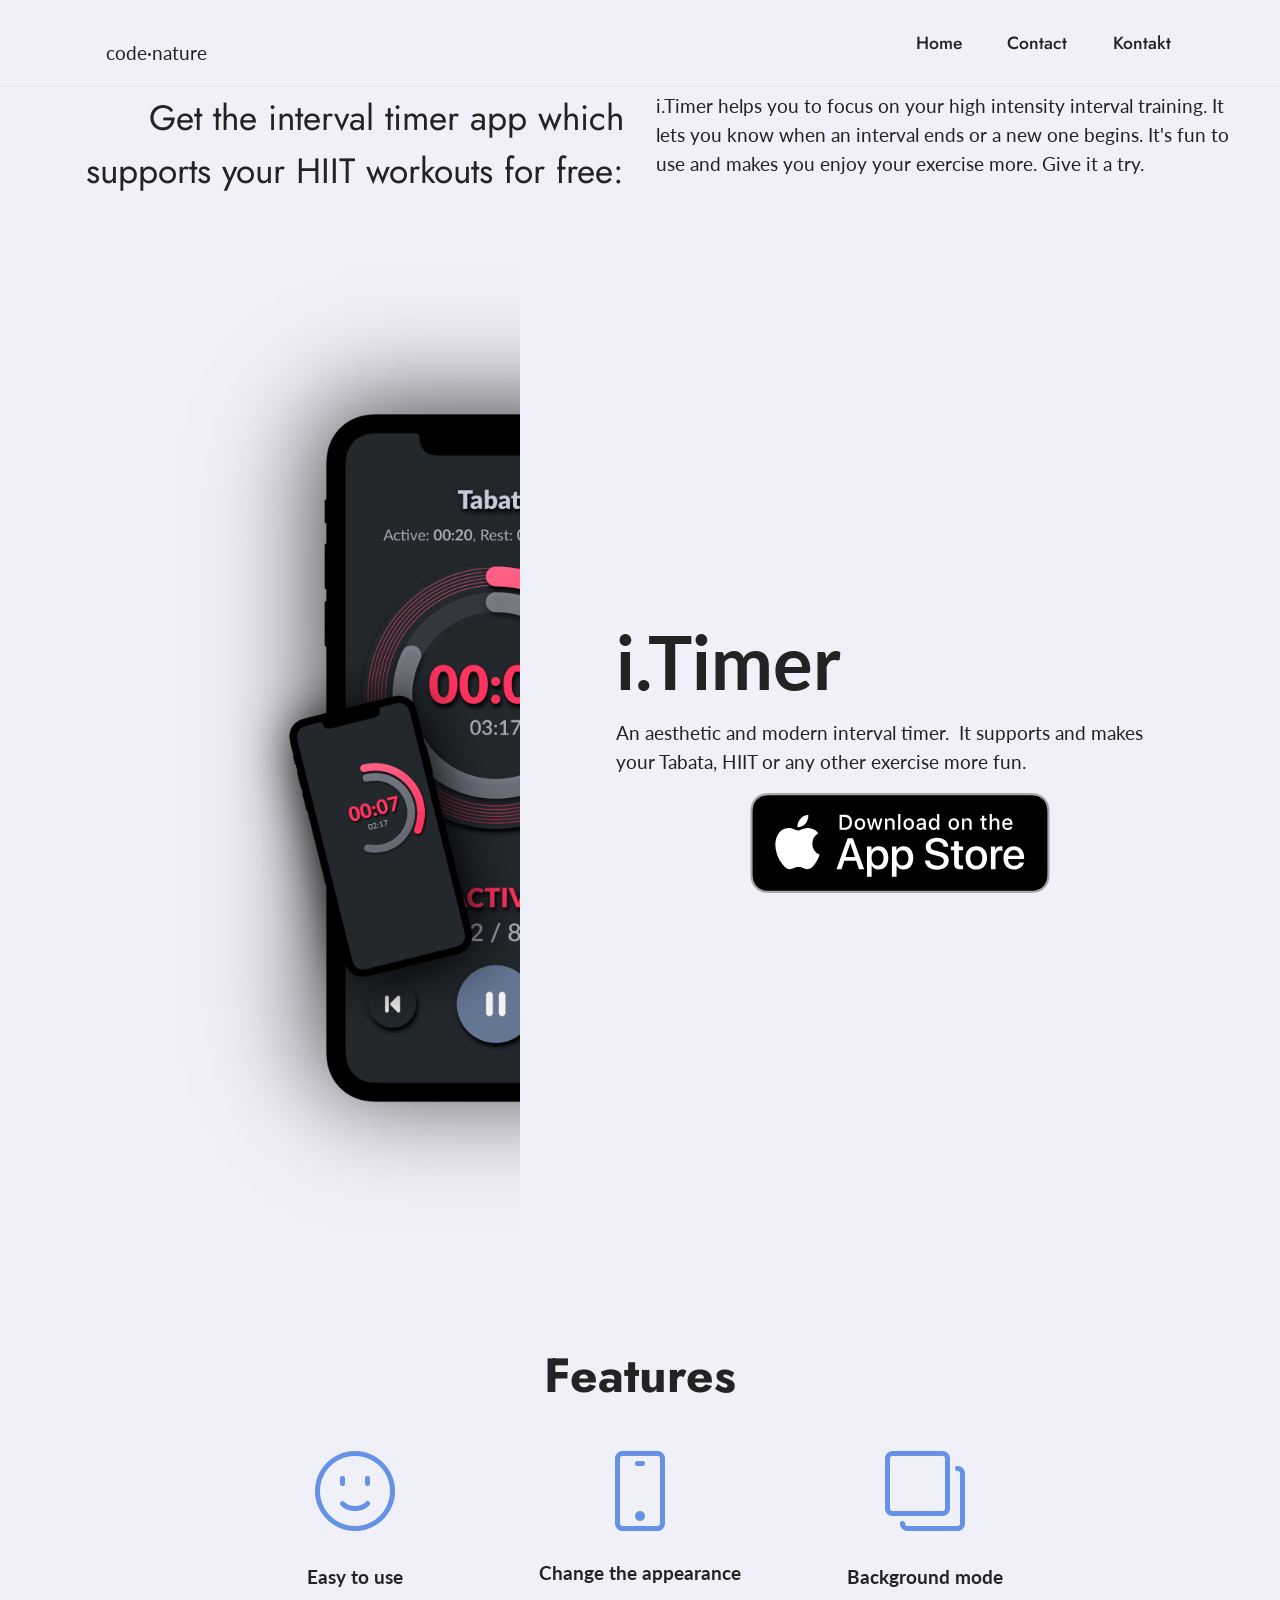
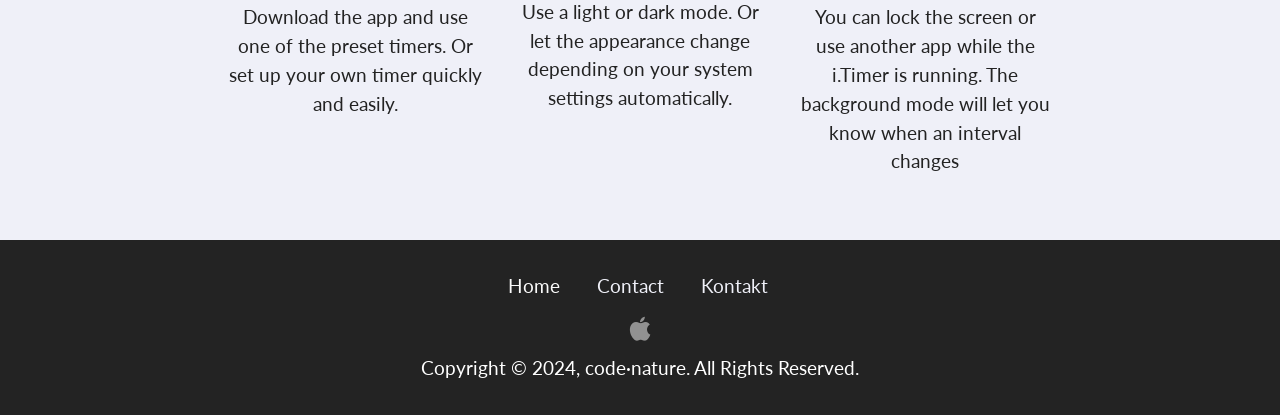
==== commit fcd610c0: "Test : added" ====
--- a/index.html
+++ b/index.html
@@ -59,7 +59,7 @@
         <div class="row justify-content-center">
             <div class="col-12 col-md">
                 
-                <h6 class="mbr-section-subtitle mbr-fonts-style mb-4 display-5">Get the interval timer app which supports your HIIT workouts for free.</h6>
+                <h6 class="mbr-section-subtitle mbr-fonts-style mb-4 display-5">Get the interval timer app which supports your HIIT workouts for free:</h6>
             </div>
             <div class="col-md-12 col-lg-6">
                 <p class="mbr-text mbr-fonts-style display-7">i.Timer helps you to focus on your high intensity interval training. It lets you know when an interval ends or a new one begins. It's fun to use and makes you enjoy your exercise more. Give it a try.</p>
@@ -186,4 +186,4 @@
     </div>
 </section><section style="background-color: #EFF0F8; font-family: -apple-system, BlinkMacSystemFont, 'Segoe UI', 'Roboto', 'Helvetica Neue', Arial, sans-serif; color:#aaa; font-size:12px; padding: 0; align-items: center; display: flex;"><p style="flex: 0 0 auto; margin:0; padding-right:1rem;“>-</p></section><script src="assets/web/assets/jquery/jquery.min.js"></script>  <script src="assets/popper/popper.min.js"></script>  <script src="assets/tether/tether.min.js"></script>  <script src="assets/bootstrap/js/bootstrap.min.js"></script>  <script src="assets/smoothscroll/smooth-scroll.js"></script>  <script src="assets/dropdown/js/nav-dropdown.js"></script>  <script src="assets/dropdown/js/navbar-dropdown.js"></script>  <script src="assets/touchswipe/jquery.touch-swipe.min.js"></script>  <script src="assets/theme/js/script.js"></script>
 </body>
-</html>+</html>
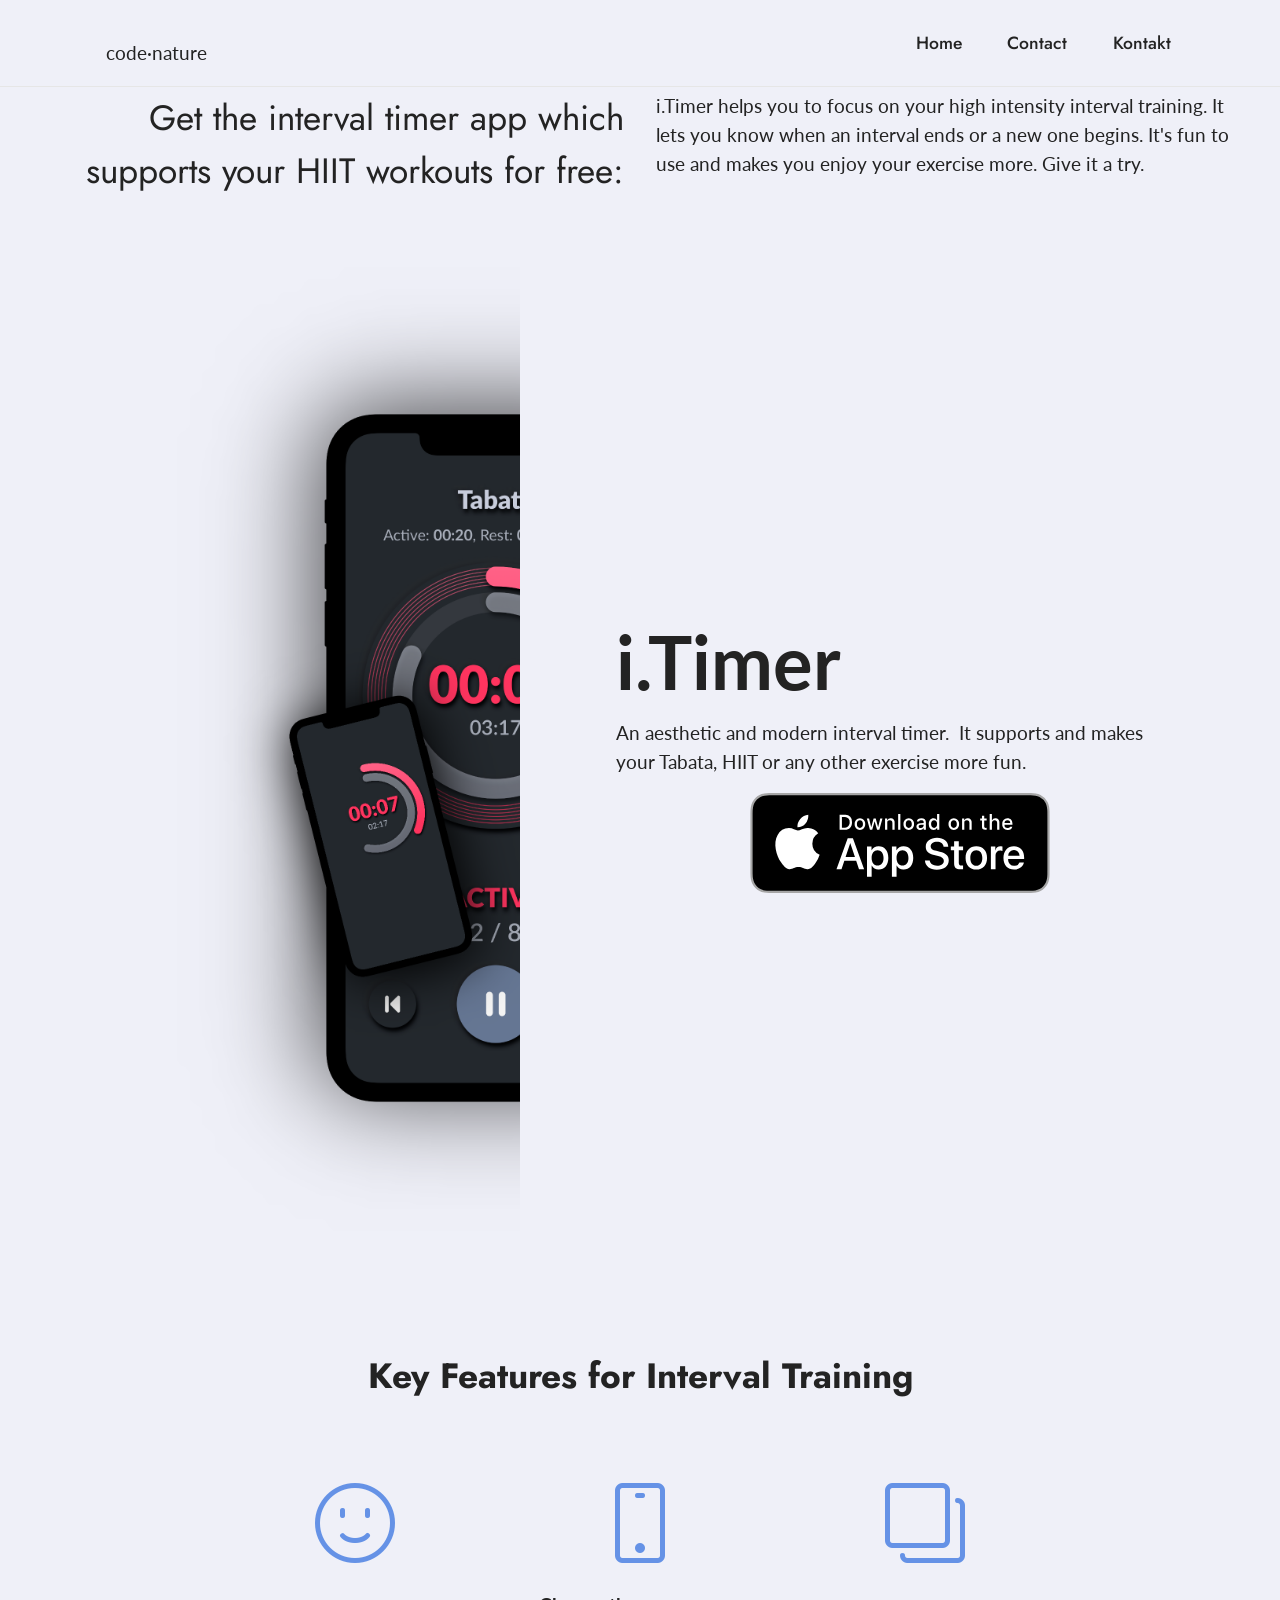
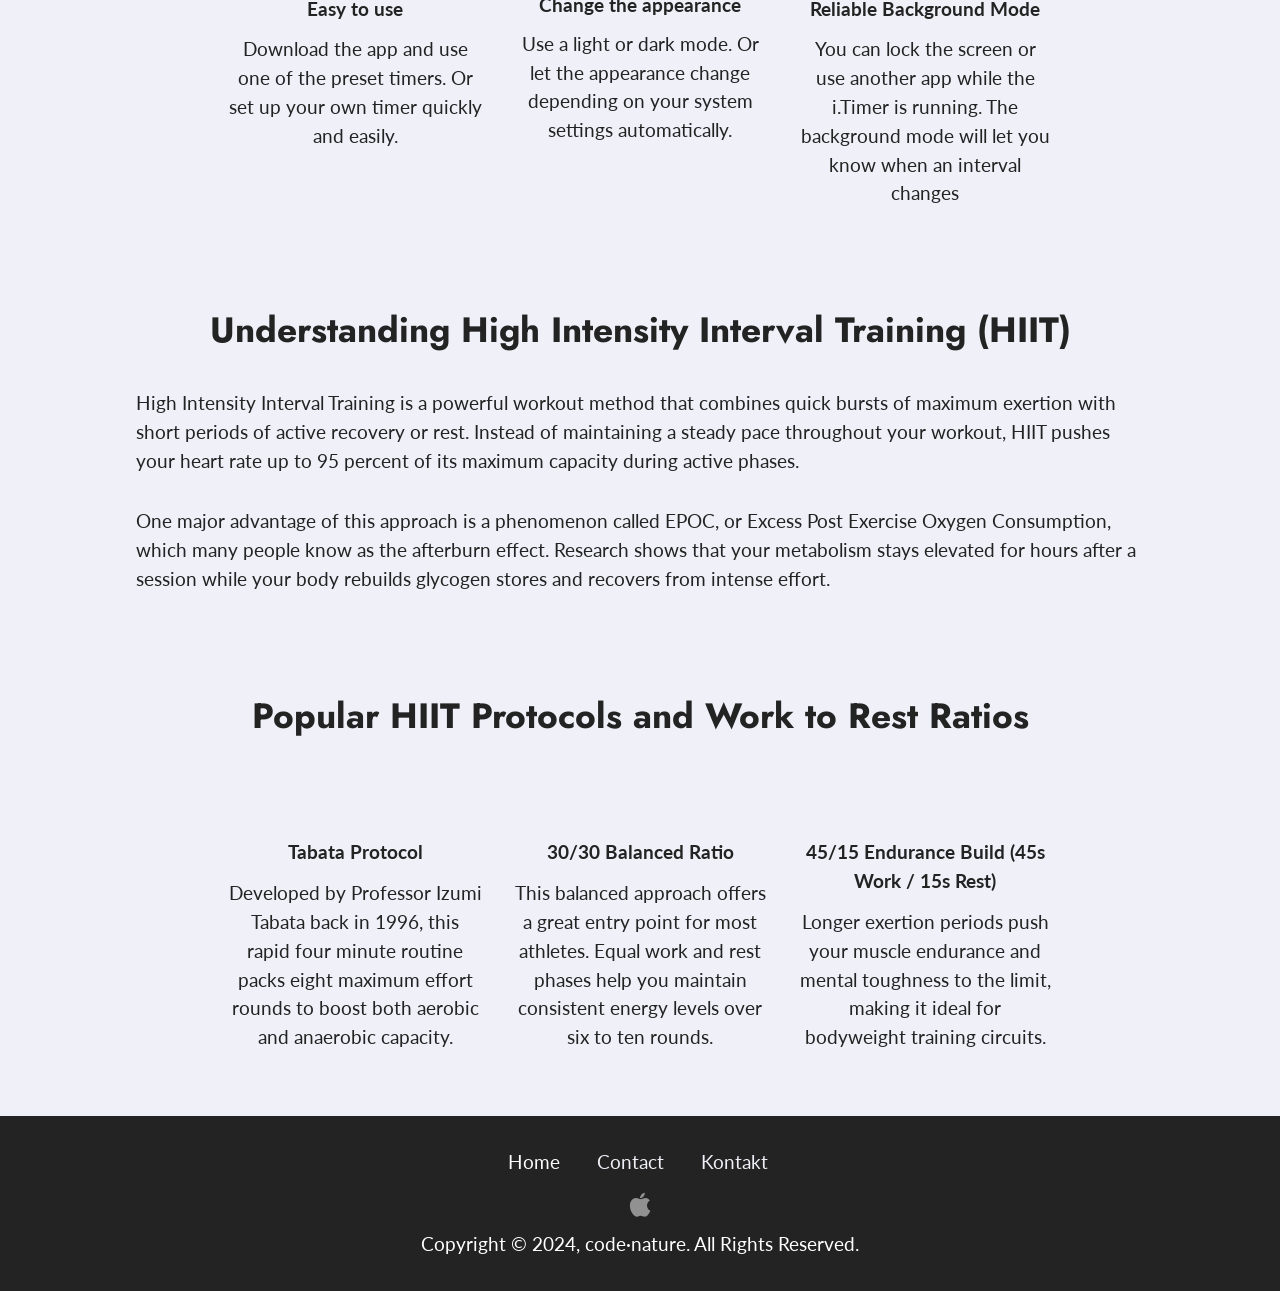
==== commit 9912ba0b: "SEO optimization with new HIIT text" ====
--- a/index.html
+++ b/index.html
@@ -1,14 +1,42 @@
 <!DOCTYPE html>
-<html  >
+<html>
 <head>
   <meta charset="UTF-8">
   <meta http-equiv="X-UA-Compatible" content="IE=edge">
   <meta name="viewport" content="width=device-width, initial-scale=1, minimum-scale=1">
   <link rel="shortcut icon" href="assets/images/128-128x128.png" type="image/x-icon">
-  <meta name="description" content="code-nature provides an interval timer for Tabatta, HIIT and workouts of any kind">
   
-  
-  <title>code·nature</title>
+  <!-- SEO Meta Tags -->
+  <title>i.Timer – Free HIIT & Tabata Interval Timer App for iOS</title>
+  <meta name="description" content="code-nature provides i.Timer, a free iOS interval timer for Tabata, HIIT, and workouts of any kind. Features background audio alerts and customizable intervals.">
+  <meta name="keywords" content="interval timer, HIIT timer, Tabata app, workout timer, fitness timer iOS, interval training app">
+  <meta name="robots" content="index, follow">
+
+  <!-- Open Graph / Social Media Preview -->
+  <meta property="og:type" content="website">
+  <meta property="og:url" content="https://code-nature.com/">
+  <meta property="og:title" content="i.Timer – Free HIIT & Tabata Interval Timer App for iOS">
+  <meta property="og:description" content="Streamline your HIIT and Tabata workouts with i.Timer. An aesthetic, powerful interval timer for iOS.">
+  <meta property="og:image" content="assets/images/light.png">
+
+  <!-- Structured Data / Schema.org -->
+  <script type="application/ld+json">
+  {
+    "@context": "https://schema.org",
+    "@type": "SoftwareApplication",
+    "name": "i.Timer",
+    "operatingSystem": "iOS",
+    "applicationCategory": "HealthApplication",
+    "offers": {
+      "@type": "Offer",
+      "price": "0",
+      "priceCurrency": "USD"
+    },
+    "description": "An aesthetic and modern interval timer app for iOS supporting HIIT, Tabata, and custom fitness workouts."
+  }
+  </script>
+
+  <!-- Stylesheets -->
   <link rel="stylesheet" href="assets/web/assets/mobirise-icons2/mobirise2.css">
   <link rel="stylesheet" href="assets/web/assets/mobirise-icons-bold/mobirise-icons-bold.css">
   <link rel="stylesheet" href="assets/tether/tether.min.css">
@@ -19,171 +47,215 @@
   <link rel="stylesheet" href="assets/dropdown/css/style.css">
   <link rel="stylesheet" href="assets/socicon/css/styles.css">
   <link rel="stylesheet" href="assets/theme/css/style.css">
-  <link rel="preload" as="style" href="assets/mobirise/css/mbr-additional.css"><link rel="stylesheet" href="assets/mobirise/css/mbr-additional.css" type="text/css">
-  
-  
-  
-  
+  <link rel="preload" as="style" href="assets/mobirise/css/mbr-additional.css">
+  <link rel="stylesheet" href="assets/mobirise/css/mbr-additional.css" type="text/css">
 </head>
 <body>
-  
+
+  <!-- Menu -->
   <section class="menu cid-s48OLK6784" once="menu" id="menu1-h">
-    
     <nav class="navbar navbar-dropdown navbar-expand-lg">
-        <div class="container">
-            <div class="navbar-brand">
-                
-                <span class="navbar-caption-wrap"><a class="navbar-caption text-black text-primary display-7" href="index.html"><p><br></p><p>&nbsp;&nbsp;&nbsp;&nbsp;code·nature&nbsp;&nbsp;&nbsp;&nbsp;</p></a></span>
-            </div>
-            <button class="navbar-toggler" type="button" data-toggle="collapse" data-target="#navbarSupportedContent" aria-controls="navbarNavAltMarkup" aria-expanded="false" aria-label="Toggle navigation">
-                <div class="hamburger">
-                    <span></span>
-                    <span></span>
-                    <span></span>
-                    <span></span>
-                </div>
-            </button>
-            <div class="collapse navbar-collapse" id="navbarSupportedContent">
-                <ul class="navbar-nav nav-dropdown nav-right" data-app-modern-menu="true"><li class="nav-item"><a class="nav-link link text-black text-primary display-4" href="index.html">Home</a></li><li class="nav-item"><a class="nav-link link text-black text-primary display-4" href="contact.html">Contact</a></li><li class="nav-item"><a class="nav-link link text-black text-primary display-4" href="kontakt.html">Kontakt</a></li></ul>
-                
-                
-            </div>
-        </div>
+      <div class="container">
+        <div class="navbar-brand">
+          <span class="navbar-caption-wrap"><a class="navbar-caption text-black text-primary display-7" href="index.html"><p><br></p><p>&nbsp;&nbsp;&nbsp;&nbsp;code·nature&nbsp;&nbsp;&nbsp;&nbsp;</p></a></span>
+        </div>
+        <button class="navbar-toggler" type="button" data-toggle="collapse" data-target="#navbarSupportedContent" aria-controls="navbarNavAltMarkup" aria-expanded="false" aria-label="Toggle navigation">
+          <div class="hamburger">
+            <span></span>
+            <span></span>
+            <span></span>
+            <span></span>
+          </div>
+        </button>
+        <div class="collapse navbar-collapse" id="navbarSupportedContent">
+          <ul class="navbar-nav nav-dropdown nav-right" data-app-modern-menu="true">
+            <li class="nav-item"><a class="nav-link link text-black text-primary display-4" href="index.html">Home</a></li>
+            <li class="nav-item"><a class="nav-link link text-black text-primary display-4" href="contact.html">Contact</a></li>
+            <li class="nav-item"><a class="nav-link link text-black text-primary display-4" href="kontakt.html">Kontakt</a></li>
+          </ul>
+        </div>
+      </div>
     </nav>
-
-</section>
-
-<section class="content10 cid-ug4FbSFwOP" id="content10-y">
-    
+  </section>
+
+  <!-- Subtitle Intro -->
+  <section class="content10 cid-ug4FbSFwOP" id="content10-y">
     <div class="container-fluid">
-        <div class="row justify-content-center">
-            <div class="col-12 col-md">
-                
-                <h6 class="mbr-section-subtitle mbr-fonts-style mb-4 display-5">Get the interval timer app which supports your HIIT workouts for free:</h6>
-            </div>
-            <div class="col-md-12 col-lg-6">
-                <p class="mbr-text mbr-fonts-style display-7">i.Timer helps you to focus on your high intensity interval training. It lets you know when an interval ends or a new one begins. It's fun to use and makes you enjoy your exercise more. Give it a try.</p>
-            </div>
-        </div>
-    </div>
-</section>
-
-<section class="header14 cid-ug2fBxciXR" id="header14-k">
-
-    
-
-    
-
+      <div class="row justify-content-center">
+        <div class="col-12 col-md">
+          <h2 class="mbr-section-subtitle mbr-fonts-style mb-4 display-5">Get the interval timer app which supports your HIIT workouts for free:</h2>
+        </div>
+        <div class="col-md-12 col-lg-6">
+          <p class="mbr-text mbr-fonts-style display-7">i.Timer helps you to focus on your high intensity interval training. It lets you know when an interval ends or a new one begins. It's fun to use and makes you enjoy your exercise more. Give it a try.</p>
+        </div>
+      </div>
+    </div>
+  </section>
+
+  <!-- Main Header -->
+  <section class="header14 cid-ug2fBxciXR" id="header14-k">
     <div class="container-fluid">
-        <div class="row justify-content-center align-items-center">
-            <div class="col-12 col-md-5 image-wrapper">
-                <img src="assets/images/light.png" alt="iTimer">
-            </div>
-            <div class="col-12 col-md">
-                <div class="text-wrapper">
-                    <h1 class="mbr-section-title mbr-fonts-style mb-3 display-1"><strong>i.Timer</strong></h1>
-                    <p class="mbr-text mbr-fonts-style display-7">An aesthetic and modern interval timer.&nbsp; It supports and makes your Tabata, HIIT or any other exercise more fun.</p>
-                    <!--div class="mbr-section-btn mt-3"><a class="btn btn-black display-7" href="https://apps.apple.com/app/id6504049425"><span class="socicon socicon-apple mbr-iconfont mbr-iconfont-btn"></span>
-                    font face="Socicon"><br></font>Available on the <br>App Store now-->
-                    
-                </div>
-                <div style="text-align: left;">
-                    <a href="https://apps.apple.com/app/id6504049425"><img src="assets/images/download-on-appstore.svg" alt="Download" height="100px"></a>
-                </div>
-            </div>
-        </div>
-    </div>
-</section>
-
-<section class="features1 cid-ug2HM7YVw7" id="features1-o">
-    
-
-    
+      <div class="row justify-content-center align-items-center">
+        <div class="col-12 col-md-5 image-wrapper">
+          <img src="assets/images/light.png" alt="i.Timer Interval Timer App">
+        </div>
+        <div class="col-12 col-md">
+          <div class="text-wrapper">
+            <h1 class="mbr-section-title mbr-fonts-style mb-3 display-1"><strong>i.Timer</strong></h1>
+            <p class="mbr-text mbr-fonts-style display-7">An aesthetic and modern interval timer.&nbsp; It supports and makes your Tabata, HIIT or any other exercise more fun.</p>
+          </div>
+          <div style="text-align: left;">
+            <a href="https://apps.apple.com/app/id6504049425"><img src="assets/images/download-on-appstore.svg" alt="Download on the App Store" height="100px"></a>
+          </div>
+        </div>
+      </div>
+    </div>
+  </section>
+
+  <!-- Features Section -->
+  <section class="features1 cid-ug2HM7YVw7" id="features1-o">
     <div class="container">
-        <div class="row">
-            <div class="col-12 col-lg-9">
-                <h3 class="mbr-section-title mbr-fonts-style align-center mb-0 display-2">
-                    <strong>Features</strong>
-                </h3>
-                
-            </div>
-        </div>
-        <div class="row">
-            <div class="card col-12 col-md-6 col-lg-3">
-                <div class="card-wrapper">
-                    <div class="card-box align-center">
-                        <div class="iconfont-wrapper">
-                            <span class="mbr-iconfont mbrib-smile-face"></span>
-                        </div>
-                        <h5 class="card-title mbr-fonts-style display-7"><strong>Easy to use</strong></h5>
-                        <p class="card-text mbr-fonts-style display-7">Download the app and use one of the preset timers. Or set up your own timer quickly and easily.</p>
-                    </div>
-                </div>
-            </div>
-            <div class="card col-12 col-md-6 col-lg-3">
-                <div class="card-wrapper">
-                    <div class="card-box align-center">
-                        <div class="iconfont-wrapper">
-                            <span class="mbr-iconfont mbrib-mobile2"></span>
-                        </div>
-                        <h5 class="card-title mbr-fonts-style display-7"><p><strong>Change the appeara</strong><strong>nce</strong></p></h5>
-                        <p class="card-text mbr-fonts-style display-7">Use a light or dark mode. Or let the appearance change depending on your system settings automatically.</p>
-                    </div>
-                </div>
-            </div>
-            <div class="card col-12 col-md-6 col-lg-3">
-                <div class="card-wrapper">
-                    <div class="card-box align-center">
-                        <div class="iconfont-wrapper">
-                            <span class="mbr-iconfont mbrib-layers"></span>
-                        </div>
-                        <h5 class="card-title mbr-fonts-style display-7"><strong>Background mode</strong></h5>
-                        <p class="card-text mbr-fonts-style display-7">You can lock the screen or use another app while the i.Timer is running. The background mode will let you know when an interval changes</p>
-                    </div>
-                </div>
-            </div>
-            
-        </div>
-    </div>
-</section>
-
-<section class="footer3 cid-ug2HQWT3eV" once="footers" id="footer3-p">
-
-    
-
-    
-
+      <div class="row">
+        <div class="col-12 col-lg-9">
+          <h2 class="mbr-section-title mbr-fonts-style align-center mb-4 display-5">
+            <strong>Key Features for Interval Training</strong>
+          </h2>
+        </div>
+      </div>
+      <div class="row">
+        <div class="card col-12 col-md-6 col-lg-3">
+          <div class="card-wrapper">
+            <div class="card-box align-center">
+              <div class="iconfont-wrapper">
+                <span class="mbr-iconfont mbrib-smile-face"></span>
+              </div>
+              <h5 class="card-title mbr-fonts-style display-7"><strong>Easy to use</strong></h5>
+              <p class="card-text mbr-fonts-style display-7">Download the app and use one of the preset timers. Or set up your own timer quickly and easily.</p>
+            </div>
+          </div>
+        </div>
+        <div class="card col-12 col-md-6 col-lg-3">
+          <div class="card-wrapper">
+            <div class="card-box align-center">
+              <div class="iconfont-wrapper">
+                <span class="mbr-iconfont mbrib-mobile2"></span>
+              </div>
+              <h5 class="card-title mbr-fonts-style display-7"><p><strong>Change the appearance</strong></p></h5>
+              <p class="card-text mbr-fonts-style display-7">Use a light or dark mode. Or let the appearance change depending on your system settings automatically.</p>
+            </div>
+          </div>
+        </div>
+        <div class="card col-12 col-md-6 col-lg-3">
+          <div class="card-wrapper">
+            <div class="card-box align-center">
+              <div class="iconfont-wrapper">
+                <span class="mbr-iconfont mbrib-layers"></span>
+              </div>
+              <h5 class="card-title mbr-fonts-style display-7"><strong>Reliable Background Mode</strong></h5>
+              <p class="card-text mbr-fonts-style display-7">You can lock the screen or use another app while the i.Timer is running. The background mode will let you know when an interval changes</p>
+            </div>
+          </div>
+        </div>
+      </div>
+    </div>
+  </section>
+
+  <!-- Educational SEO Content Section -->
+  <section class="content10 cid-ug4FbSFwOP" id="hiit-guide">
+    <div class="container-fluid">
+      <div class="row justify-content-center">
+        <div class="col-12 col-md-10">
+          <h2 class="mbr-section-subtitle mbr-fonts-style mb-4 display-5 text-center">
+            <strong>Understanding High Intensity Interval Training (HIIT)</strong>
+          </h2>
+          <p class="mbr-text mbr-fonts-style display-7 mb-4">
+            High Intensity Interval Training is a powerful workout method that combines quick bursts of maximum exertion with short periods of active recovery or rest. Instead of maintaining a steady pace throughout your workout, HIIT pushes your heart rate up to 95 percent of its maximum capacity during active phases.
+          </p>
+          <p class="mbr-text mbr-fonts-style display-7 mb-4">
+            One major advantage of this approach is a phenomenon called EPOC, or Excess Post Exercise Oxygen Consumption, which many people know as the afterburn effect. Research shows that your metabolism stays elevated for hours after a session while your body rebuilds glycogen stores and recovers from intense effort.
+          </p>
+        </div>
+      </div>
+    </div>
+  </section>
+
+  <!-- Protocols Cards Section (Matched with Features Design) -->
+  <section class="features1 cid-ug2HM7YVw7" id="hiit-protocols">
     <div class="container">
-        <div class="media-container-row align-center mbr-white">
-            <div class="row row-links">
-                <ul class="foot-menu">
-                    
-                    
-                    
-                    
-                    
-                <li class="foot-menu-item mbr-fonts-style display-7"><a href="index.html" class="text-white">Home</a>&nbsp;</li><li class="foot-menu-item mbr-fonts-style display-7"><a href="contact.html" class="text-primary">Contact</a>&nbsp;</li><li class="foot-menu-item mbr-fonts-style display-7"><a href="kontakt.html" class="text-primary">Kontakt</a>&nbsp;</li></ul>
-            </div>
-            <div class="row social-row">
-                <div class="social-list align-right pb-2">
-                    
-                    
-                    
-                    
-                    
-                    
-                <div class="soc-item">
-                        <a href="https://apps.apple.com/app/id6504049425" target="_blank">
-                            <span class="mbr-iconfont mbr-iconfont-social socicon-apple socicon"></span>
-                        </a>
-                    </div></div>
-            </div>
-            <div class="row row-copirayt">
-                <p class="mbr-text mb-0 mbr-fonts-style mbr-white align-center display-7">Copyright&nbsp;©  2024, code·nature. All Rights Reserved.
-                </p>
-            </div>
-        </div>
-    </div>
-</section><section style="background-color: #EFF0F8; font-family: -apple-system, BlinkMacSystemFont, 'Segoe UI', 'Roboto', 'Helvetica Neue', Arial, sans-serif; color:#aaa; font-size:12px; padding: 0; align-items: center; display: flex;"><p style="flex: 0 0 auto; margin:0; padding-right:1rem;“>-</p></section><script src="assets/web/assets/jquery/jquery.min.js"></script>  <script src="assets/popper/popper.min.js"></script>  <script src="assets/tether/tether.min.js"></script>  <script src="assets/bootstrap/js/bootstrap.min.js"></script>  <script src="assets/smoothscroll/smooth-scroll.js"></script>  <script src="assets/dropdown/js/nav-dropdown.js"></script>  <script src="assets/dropdown/js/navbar-dropdown.js"></script>  <script src="assets/touchswipe/jquery.touch-swipe.min.js"></script>  <script src="assets/theme/js/script.js"></script>
+      <div class="row justify-content-center">
+        <div class="col-12 col-lg-10">
+          <h2 class="mbr-section-title mbr-fonts-style text-center mb-5 display-5">
+            <strong>Popular HIIT Protocols and Work to Rest Ratios</strong>
+          </h2>
+        </div>
+      </div>
+      <div class="row justify-content-center">
+        <div class="card col-12 col-md-6 col-lg-3">
+          <div class="card-wrapper">
+            <div class="card-box align-center">
+              <h5 class="card-title mbr-fonts-style display-7"><strong>Tabata Protocol</strong></h5>
+              <p class="card-text mbr-fonts-style display-7">Developed by Professor Izumi Tabata back in 1996, this rapid four minute routine packs eight maximum effort rounds to boost both aerobic and anaerobic capacity.</p>
+            </div>
+          </div>
+        </div>
+        <div class="card col-12 col-md-6 col-lg-3">
+          <div class="card-wrapper">
+            <div class="card-box align-center">
+              <h5 class="card-title mbr-fonts-style display-7"><strong>30/30 Balanced Ratio</strong></h5>
+              <p class="card-text mbr-fonts-style display-7">This balanced approach offers a great entry point for most athletes. Equal work and rest phases help you maintain consistent energy levels over six to ten rounds.</p>
+            </div>
+          </div>
+        </div>
+        <div class="card col-12 col-md-6 col-lg-3">
+          <div class="card-wrapper">
+            <div class="card-box align-center">
+              <h5 class="card-title mbr-fonts-style display-7"><strong>45/15 Endurance Build (45s Work / 15s Rest)</strong></h5>
+              <p class="card-text mbr-fonts-style display-7">Longer exertion periods push your muscle endurance and mental toughness to the limit, making it ideal for bodyweight training circuits.</p>
+            </div>
+          </div>
+        </div>
+      </div>
+    </div>
+  </section>
+
+  <!-- Original Footer -->
+  <section class="footer3 cid-ug2HQWT3eV" once="footers" id="footer3-p">
+    <div class="container">
+      <div class="media-container-row align-center mbr-white">
+        <div class="row row-links">
+          <ul class="foot-menu">
+            <li class="foot-menu-item mbr-fonts-style display-7"><a href="index.html" class="text-white">Home</a>&nbsp;</li>
+            <li class="foot-menu-item mbr-fonts-style display-7"><a href="contact.html" class="text-primary">Contact</a>&nbsp;</li>
+            <li class="foot-menu-item mbr-fonts-style display-7"><a href="kontakt.html" class="text-primary">Kontakt</a>&nbsp;</li>
+          </ul>
+        </div>
+        <div class="row social-row">
+          <div class="social-list align-right pb-2">
+            <div class="soc-item">
+              <a href="https://apps.apple.com/app/id6504049425" target="_blank">
+                <span class="mbr-iconfont mbr-iconfont-social socicon-apple socicon"></span>
+              </a>
+            </div>
+          </div>
+        </div>
+        <div class="row row-copirayt">
+          <p class="mbr-text mb-0 mbr-fonts-style mbr-white align-center display-7">Copyright © 2024, code·nature. All Rights Reserved.</p>
+        </div>
+      </div>
+    </div>
+  </section>
+
+  <section style="background-color: #EFF0F8; font-family: -apple-system, BlinkMacSystemFont, 'Segoe UI', 'Roboto', 'Helvetica Neue', Arial, sans-serif; color:#aaa; font-size:12px; padding: 0; align-items: center; display: flex;"><p style="flex: 0 0 auto; margin:0; padding-right:1rem;“>-</p></section>
+
+  <!-- Scripts -->
+  <script src="assets/web/assets/jquery/jquery.min.js"></script>
+  <script src="assets/popper/popper.min.js"></script>
+  <script src="assets/tether/tether.min.js"></script>
+  <script src="assets/bootstrap/js/bootstrap.min.js"></script>
+  <script src="assets/smoothscroll/smooth-scroll.js"></script>
+  <script src="assets/dropdown/js/nav-dropdown.js"></script>
+  <script src="assets/dropdown/js/navbar-dropdown.js"></script>
+  <script src="assets/touchswipe/jquery.touch-swipe.min.js"></script>
+  <script src="assets/theme/js/script.js"></script>
 </body>
 </html>
